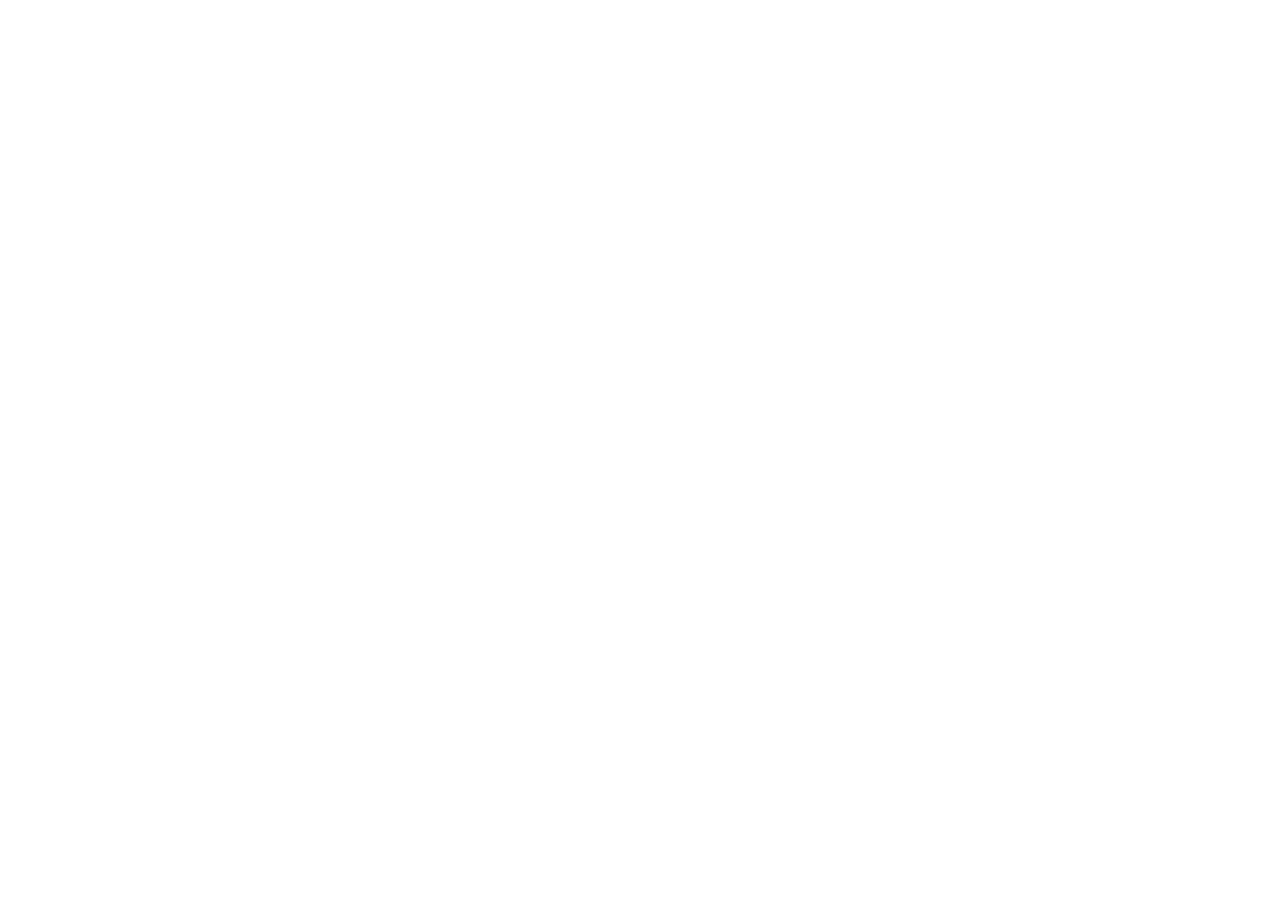
==== Salvaged.html @ e3967b19 "Merge pull request #1 from LegitSicle/main Buncha Changes ( Read Description if curious :p )" ====
<!DOCTYPE html>
<html lang="en">
<head>
  <meta charset="UTF-8">
  <meta name="viewport" content="width=device-width, initial-scale=1.0">
  <title>Document</title>
</head>
<body>
    
</body>
</html>
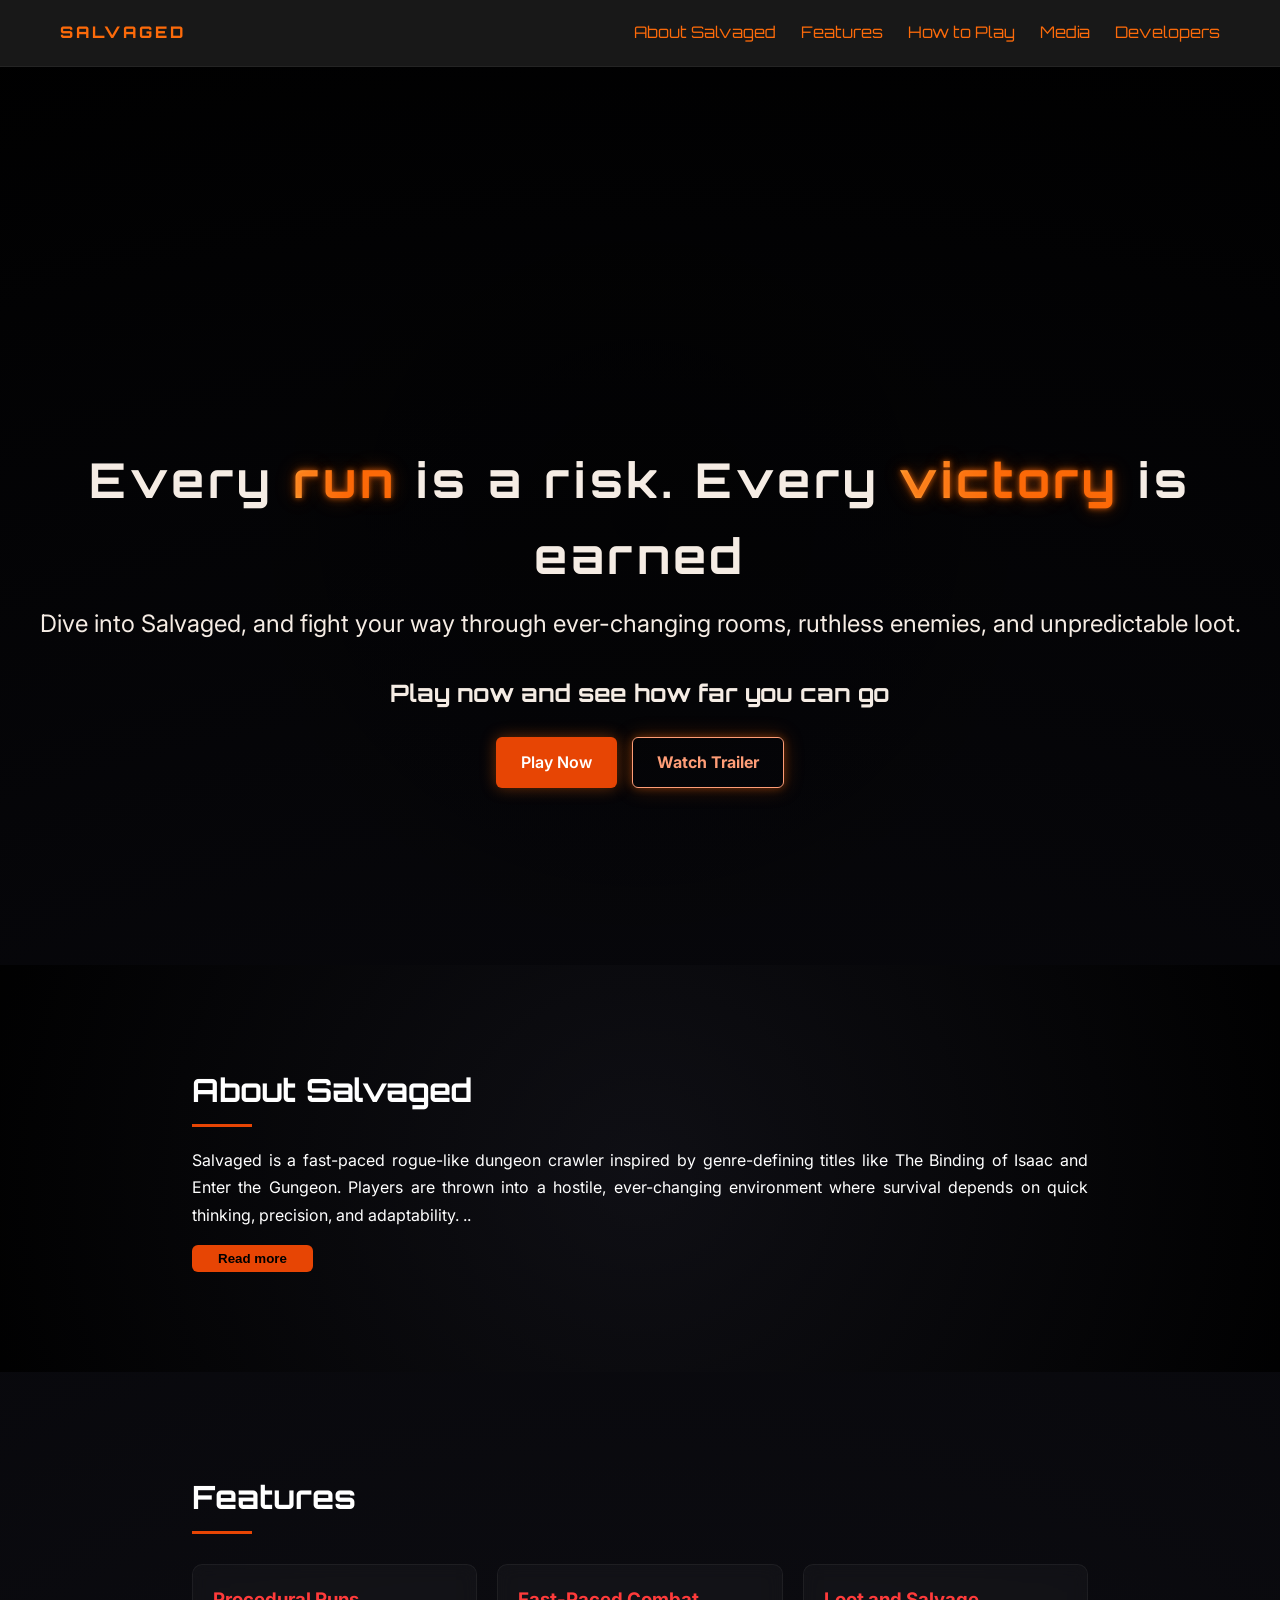
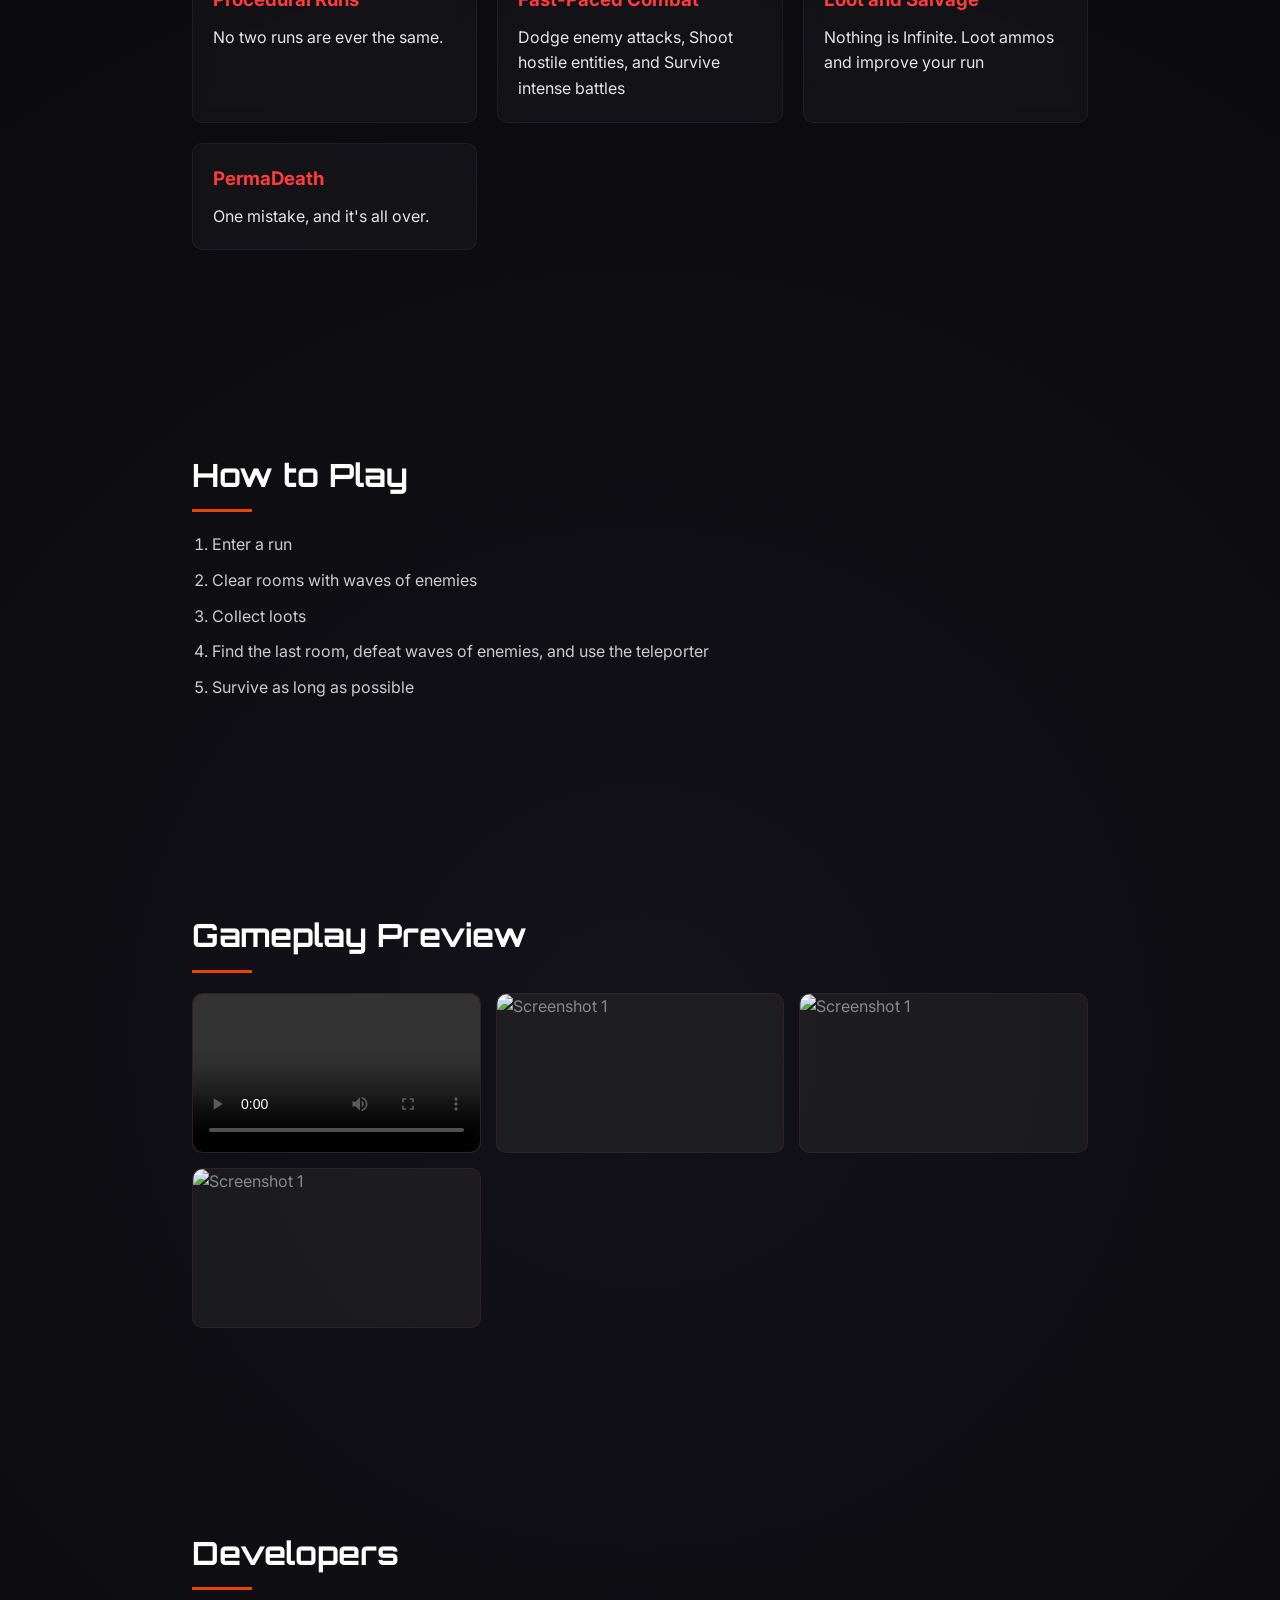
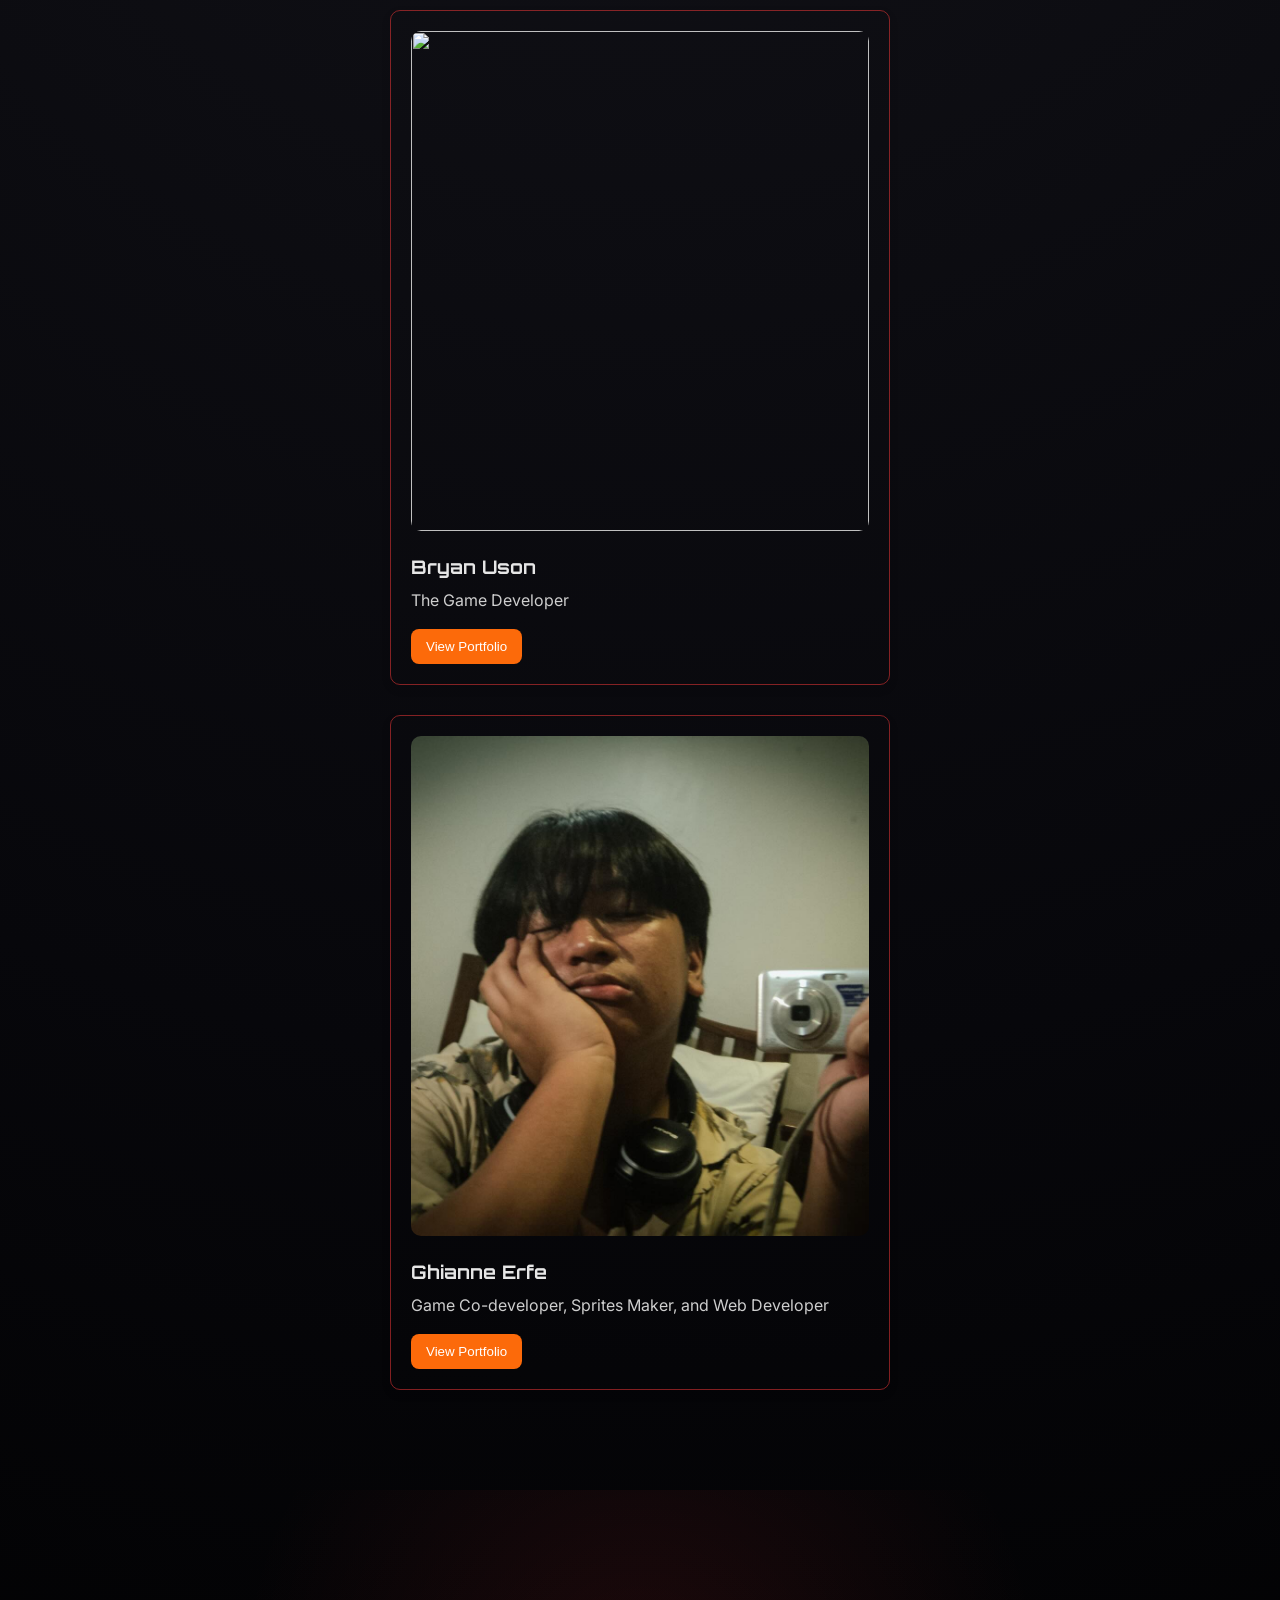
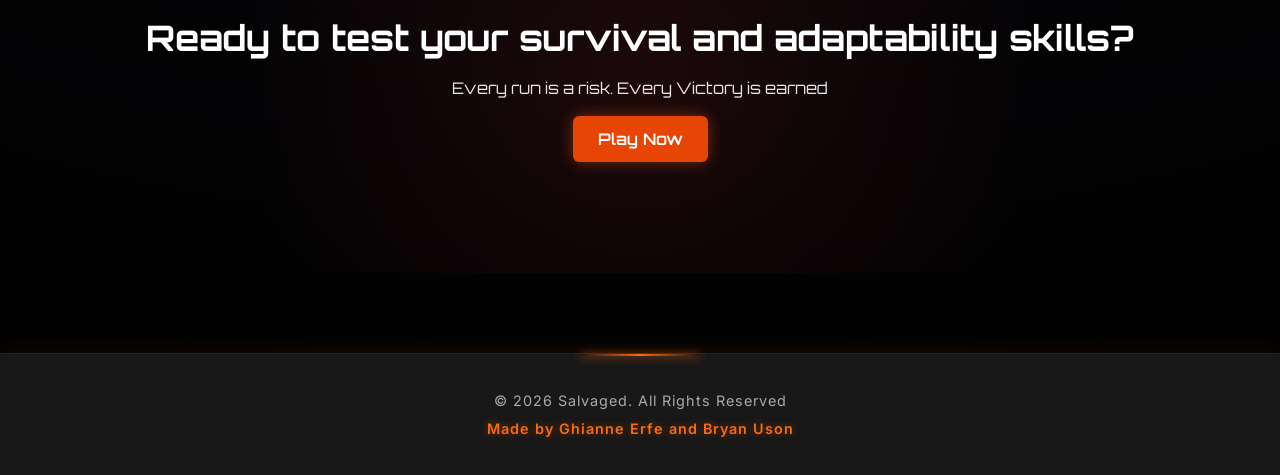
==== commit e1dbb318: "Refactor portfolio layout and styles; update project images and links, enhance contact section with " ====
--- a/Salvaged.html
+++ b/Salvaged.html
@@ -1,11 +1,181 @@
 <!DOCTYPE html>
 <html lang="en">
 <head>
-  <meta charset="UTF-8">
-  <meta name="viewport" content="width=device-width, initial-scale=1.0">
-  <title>Document</title>
+    <meta charset="UTF-8">
+    <meta name="viewport" content="width=device-width, initial-scale=1.0">
+    <link rel="stylesheet" href="styles/styling.css">
+    <title>Salvaged</title>
 </head>
 <body>
-    
+    <!-- NAVBAR SECTION -->
+    <header class="hero">
+        <nav class="navbar">
+            <div class="logo">SALVAGED</div>
+            <ul class="nav-links">
+                <li><a href="#about">About Salvaged</a></li>
+                <li><a href="#features">Features</a></li>
+                <li><a href="#howtoplay">How to Play</a></li>
+                <li><a href="#media">Media</a></li>
+                <li><a href="#developers">Developers</a></li>
+            </ul>
+        </nav>
+
+        <div class="hero-content">
+            <h1>Every <span class="gradient-text">run</span> is a risk. Every <span class="gradient-text">victory</span> is earned</h1>
+            <p id="subtitle">Dive into Salvaged, and fight your way through ever-changing rooms, ruthless enemies, and unpredictable loot.</p>
+            <h3> Play now and see how far you can go</h3>
+        <div>
+
+        <div class="hero-buttons">
+            <a href="#play" class="btn primary">Play Now</a>
+            <a href="#media" class="btn secondary">Watch Trailer</a>
+        </div>
+    </header>
+
+    <!-- HERO SECTION -->
+
+
+    <!-- ABOUT GAME SECTION -->
+    <section class="section video-section" id="about">
+
+    <video autoplay muted loop playsinline class="bg-video">
+        <source src="../assets/placeholder-vid.mp4" type="video/mp4">
+    </video>
+        <div class="content">
+            <h2>About Salvaged</h2>
+            <p>
+                Salvaged is a fast-paced rogue-like dungeon crawler inspired by genre-defining titles like The Binding of Isaac and Enter the Gungeon. Players are thrown into a hostile, ever-changing environment where survival depends on quick thinking, precision, and adaptability.
+                <span id="dots">..</span>
+            </p>
+
+            <div id="more" style="display: none;">
+                <p>
+                Each run challenges you to navigate through a series of procedurally generated rooms, each filled with dangerous enemies, unpredictable hazards, and scarce resources. Your primary objective is to locate the hidden teleporter in every level, which serves as your only escape to the next stage—but reaching it is never easy.
+                </p>
+
+                <p>
+                Combat is intense and unforgiving. You’ll rely on a variety of weapons and tools to fight off waves of enemies, each with distinct behaviors and attack patterns. Defeating foes rewards you with salvageable loot, which can enhance your abilities, improve your chances of survival, or completely change your playstyle mid-run.
+                </p>
+
+                <p>
+                However, every encounter comes with risk. Health is limited, mistakes are costly, and death is permanent. When you fall, you lose everything—forcing you to start over, but with the knowledge and experience gained from your previous attempt.
+                </p>
+
+                <p>
+                At its core, Salvaged is about persistence and adaptation. No two runs are ever the same, and success depends on how well you can make use of what you find, react to what the game throws at you, and push forward despite the odds.
+                </p>
+            </div>
+
+            <button onclick="toggleText()" id="btn">Read more</button>
+        </div>
+    </section>
+
+    <!-- FEATURES SECTION -->
+     <section class="section" id="features">
+        <h2>Features</h2>
+
+        <div class="feature-grid">
+            <div class="feature-card">
+                <h3>Procedural Runs</h3>
+                <p>No two runs are ever the same.</p>
+            </div>
+
+            <div class="feature-card">
+                <h3>Fast-Paced Combat</h3>
+                <p>Dodge enemy attacks, Shoot hostile entities, and Survive intense battles</p>
+            </div>
+
+            <div class="feature-card">
+                <h3>Loot and Salvage</h3>
+                <p>Nothing is Infinite. Loot ammos and improve your run</p>
+            </div>
+
+            <div class="feature-card">
+                <h3>PermaDeath</h3>
+                <p>One mistake, and it's all over. </p>
+            </div>
+        </div>
+     </section>
+
+     <!-- HOW TO PLAY SECTION -->
+      <section class="section" id="howtoplay">
+        <h2>How to Play</h2>
+        <ol>
+            <li>Enter a run</li>
+            <li>Clear rooms with waves of enemies</li>
+            <li>Collect loots</li>
+            <li>Find the last room, defeat waves of enemies, and use the teleporter</li>
+            <li>Survive as long as possible</li>
+        </ol>
+      </section>
+
+      <!-- MEDIA SECTION -->
+       <section class="section" id="media">
+        <h2>Gameplay Preview</h2>
+
+        <div class="media-grid">
+            <div class="media-box">
+                <video controls>
+                    <source src="../assets/placeholder-vid.mp4" type="video/mp4">
+                </video>
+            </div>
+
+            <div class="media-box">
+                <img src="../assets/salvaged_bg.jpg" alt="Screenshot 1" onclick="openLightbox(this)">
+            </div>
+            <div class="media-box">
+                <img src="../assets/salvaged_bg.jpg" alt="Screenshot 1" onclick="openLightbox(this)">
+            </div>
+            <div class="media-box">
+                <img src="../assets/salvaged_bg.jpg" alt="Screenshot 1" onclick="openLightbox(this)">
+            </div>
+        </div>
+
+        <div id="lightbox" onclick="closeLightbox()">
+            <img id="lightbox-img">
+        </div>
+       </section>
+
+       <!-- DEVELOPERS SECTION -->
+
+        <section class="section">
+            <h2>Developers</h2>
+            <div id="developers">
+                <div class="card-container">
+
+                    <div class="dev-card">
+                        <img src="../assets/salvaged_bg.jpg" alt="">
+                        <h3>Bryan Uson</h3>
+                        <p>The Game Developer</p>
+                        <a href="../portfolio/bryan.html" target="blank"><button>View Portfolio</button></a>
+                    </div>
+
+                    <div class="dev-card">
+                        <img src="../assets/ianne-pic.jpg" alt="">
+                        <h3>Ghianne Erfe</h3>
+                        <p>Game Co-developer, Sprites Maker, and Web Developer</p>
+                        <a href="../portfolio/ianne.html"><button>View Portfolio</button></a>
+                    </div>
+                </div>
+        
+                
+
+            </div>
+       </section>
+
+       <!-- FINAL CTA -->
+        <section class="cta-section" id="play">
+            <h2>Ready to test your survival and adaptability skills?</h2>
+            <p>Every run is a risk. Every Victory is earned</p>
+            <br>
+            <a href="#" class="btn primary large">Play Now</a>
+        </section>
+
+        <!-- FOOTER -->
+        <footer class="footer">
+            <p>&copy; 2026 Salvaged. All Rights Reserved</p>
+            <p>Made by Ghianne Erfe and Bryan Uson  </p>
+        </footer>
+    <script src="../components/Salvaged.js"></script>
 </body>
 </html>
--- a/styles/styling.css
+++ b/styles/styling.css
@@ -0,0 +1,526 @@
+/* CSS HEX */
+/* 
+--graphite: #292929ff;
+--charcoal: #585757ff;
+--linen: #f5ece4ff;
+--pumpkin-spice: #fc6a0aff;
+--molten-orange: #e74504ff; */
+
+
+@import url('https://fonts.googleapis.com/css2?family=Orbitron:wght@400;600;800&family=Inter:wght@300;400;600&display=swap');
+
+*{
+    margin: 0;
+    padding: 0;
+    box-sizing: border-box;
+}
+
+body{
+    font-family: "Inter", sans-serif;
+    background: radial-gradient(circle at center, #121218, #07070b 60%, #000);
+    color: #e6e6e6;
+    line-height: 1.6;
+    overflow-x: hidden;
+}
+
+html{
+    scroll-behavior: smooth;
+}
+
+/* FOR SCROLLBAR */
+/* Scrollbar width */
+::-webkit-scrollbar {
+    width: 10px;
+}
+
+/* Track (background) */
+::-webkit-scrollbar-track {
+    background: #292929; /* graphite */
+}
+
+/* Handle (the draggable part) */
+::-webkit-scrollbar-thumb {
+    background: linear-gradient(to bottom, #fc6a0a, #e74504);
+    border-radius: 10px;
+    box-shadow: 0 0 8px rgba(252, 106, 10, 0.4);
+}
+
+/* Hover effect */
+::-webkit-scrollbar-thumb:hover {
+    background: linear-gradient(to bottom, #ff8c42, #fc6a0a);
+}
+
+/* NAVBAR */
+
+.navbar{
+    display: flex;
+    justify-content: space-between;
+    align-items: center;
+    padding: 20px 60px;
+    background: #29292999;
+    backdrop-filter: blur(10px);
+    border-bottom: 1px solid rgba(255, 255, 255, 0.05);
+    position: fixed;
+    width: 100%;
+    top: 0;
+    z-index: 1000;
+
+    font-family: "Orbitron", sans-serif;
+}
+
+.logo{
+    font-family: "Orbitron", sans-serif;
+    font-weight: 800;
+    letter-spacing: 3px;
+    color: #fc6a0aff;
+}
+.nav-links{
+    list-style: none;
+    display: flex;
+    gap: 25px;
+}
+.nav-links a{
+    color: #fc6a0aff;
+    text-decoration: none;
+    transition: 0.3s;
+}
+.nav-links a:hover{
+    color: #e74504ff;
+    text-shadow: 0 0 8px rgba(255, 59, 59, 0.5);
+}
+
+/* HERO SECTION */
+
+.hero{
+    margin-top: 65px;
+    height: 100vh;
+    display: flex;
+    align-items: center;
+    justify-content: center;
+    text-align: center;
+    padding: 0 20px;
+    background:
+        radial-gradient(circle at center, rgba(0,0,0,0.4), transparent 60%),
+        url("../assets/salvaged_bg.jpg");
+
+    background-size: cover;
+    background-position: center;
+    background-repeat: no-repeat;
+}
+
+.gradient-text{
+    background: linear-gradient(to right, #ffb347, #fc6a0a, #fc6a0a);
+    
+    /* Standard */
+    background-clip: text;
+    color: transparent;
+
+    /* For Chrome/Safari */
+    -webkit-background-clip: text;
+    -webkit-text-fill-color: transparent;
+    
+        text-shadow: 
+        0 0 5px rgba(252, 106, 10, 0.6),
+        0 0 10px rgba(252, 106, 10, 0.4),
+        0 0 20px rgba(252, 106, 10, 0.3);
+}
+
+.hero-content{
+    padding-top: 200px;
+}
+
+
+.hero-content h1{
+    font-family: "Orbitron", sans-serif;
+    font-size: 3rem;
+    color: #f5ece4ff;
+    letter-spacing: 4px;
+    text-shadow: #e745041A;
+}
+
+.hero-content h3{
+    font-family: "Orbitron", sans-serif;
+    color: #f5ece4ff;
+    font-size: 1.5rem;
+    padding-top: 5px;
+
+}
+
+.hero-buttons {
+    margin-top: 25px;
+    display: flex;
+    gap: 15px;
+    justify-content: center;
+}
+
+#subtitle{
+    margin-top: 10px;
+    color: #f5ece4ff;
+    max-width: 1500px;
+    margin-inline: auto;
+    font-size: 1.5rem;
+    padding-bottom: 25px;
+}
+
+/* ABOUT */
+#about p {
+    text-align: justify;     
+    line-height: 1.7;        
+    margin-bottom: 16px;     
+}
+
+.video-section {
+    position: relative;
+    overflow: hidden;
+    padding: 100px 60px;
+}
+
+/* VIDEO */
+.bg-video {
+    position: absolute;
+    top: 50%;
+    left: 50%;
+    width: 100%;
+    height: 100%;
+    object-fit: cover;
+    transform: translate(-50%, -50%);
+    z-index: -2;
+}
+.video-section::before {
+    content: "";
+    position: absolute;
+    inset: 0;
+    background: radial-gradient(circle at center, rgba(18,18,24,0.7), rgba(0,0,0,0.9));
+    z-index: -1;
+}
+.video-section .content {
+    position: relative;
+    z-index: 1;
+    color: white;
+}
+
+
+
+/* BUTTONS */
+
+#btn{
+    padding: 5px 25px;
+    border-radius: 6px;
+    text-decoration: none;
+    font-weight: 600;
+    transition: 0.3s;
+    border: 1px solid transparent;
+    background: rgb(231, 69, 4);
+}
+
+.btn {
+    padding: 12px 24px;
+    border-radius: 6px;
+    text-decoration: none;
+    font-weight: 600;
+    transition: 0.3s;
+    border: 1px solid transparent;
+}
+
+.btn.primary {
+    background: rgb(231, 69, 4);
+    color: white;
+    box-shadow: 0 0 15px #fc6a0a66; 
+}
+
+.btn.primary:hover{
+    background: rgba(208, 59, 0);
+    transform: translateY(-2px);
+}
+
+
+.btn.secondary{
+    border: 1px solid rgb(255, 157, 119);
+    color: rgb(255, 157, 119);
+    box-shadow: 
+        0 0 8px rgba(252, 106, 10, 0.35),
+        0 0 20px rgba(252, 106, 10, 0.25);
+    font-weight: 700;
+
+}
+
+.btn.secondary:hover{
+    background: rgb(226, 68, 6, 0.4);
+    color: rgb(226, 68, 6)
+}
+
+/* SECTIONS */
+
+.section {
+    padding: 100px 15%;
+}
+
+.section h2{
+    font-family: "Orbitron", sans-serif;
+    font-size: 2rem;
+    margin-bottom: 20px;
+    color: white;
+    position: relative
+}
+
+.section h2::after{
+    content:'';
+    width: 60px;
+    height: 3px;
+    background: #e74504ff;
+    display: block;
+    margin-top: 8px;
+    box-shadow: rgba(252, 106, 10, 0.5);
+}
+
+/* FEATURES */
+.feature-grid{
+    display: grid;
+    grid-template-columns: repeat(auto-fit, minmax(220px, 1fr));
+    gap: 20px;
+    margin-top: 30px;
+}
+
+.feature-card{
+    background: rgba(255, 255, 255, 0.03);
+    border: 1px solid rgba(255, 255, 255, 0.05);
+    padding: 20px;
+    border-radius: 10px;
+    transition: 0.3s;
+    backdrop-filter: blur(8px);
+}
+
+.feature-card:hover {
+  transform: translateY(-5px);
+  border-color: rgba(252, 106, 10, 0.5);
+  box-shadow: 0 0 20px rgba(255, 59, 59, 0.15);
+}
+.feature-card h3 {
+  color: #ff3b3b;
+  margin-bottom: 10px;
+}
+
+/* HOW TO PLAY */
+ol {
+  margin-top: 20px;
+  padding-left: 20px;
+}
+
+ol li {
+  margin-bottom: 10px;
+  color: #ccc;
+}
+
+#howtoplay li {
+    transition: all 0.2s ease;
+    cursor: pointer;
+}
+
+#howtoplay li:hover {
+    color: #fc6a0a;
+    transform: translateX(5px);
+}
+
+/* MEDIA SECTION */
+
+.media-grid{
+    display: grid;
+    grid-template-columns: repeat(auto-fit, minmax(250px, 1fr));
+    gap: 15px;
+    margin-top: 20px;
+}
+.media-box {
+  height: 160px;
+  background: rgba(255, 255, 255, 0.05);
+  border: 1px solid rgba(255, 59, 59, 0.1);
+  border-radius: 10px;
+  display: flex;
+  align-items: center;
+  justify-content: center;
+  color: #888;
+  transition: 0.3s;
+}
+.media-box video {
+    width: 100%;
+    height: 100%;
+    object-fit: cover;
+    border-radius: 10px;
+}
+.media-box img {
+    width: 100%;
+    height: 100%;
+    object-fit: cover;
+    border-radius: 10px;
+}
+
+/* LIGHTBOX */
+
+#lightbox {
+    position: fixed;
+    inset: 0;
+    background: rgba(0, 0, 0, 0.9);
+
+    display: none;
+    align-items: center;
+    justify-content: center;
+
+    z-index: 9999;
+}
+
+#lightbox img {
+    max-width: 90%;
+    max-height: 90%;
+    border-radius: 10px;
+}
+
+.media-box:hover {
+  border-color: #ff3b3b;
+  box-shadow: 0 0 15px rgba(255, 59, 59, 0.2);
+}
+
+
+/* DEVELOPERS SECTION */
+#developers{
+    font-family: "Orbitron", sans-serif;
+
+}
+.card-container{
+    display: flex;
+    justify-content: center;
+    gap: 30px;
+    flex-wrap: wrap;
+}
+.dev-card {
+    width: 500px;
+    padding: 20px;
+    border-radius: 15px;
+    box-shadow: 0 4px 10px rgba(0,0,0,0.1);
+    transition: transform 0.3s ease;
+    border: 1px solid rgba(255, 59, 59, .5);
+    border-radius: 10px;
+}
+.dev-card img {
+    width: 100%;
+    height: 500px;
+    object-fit: cover;
+    border-radius: 10px;
+}
+.dev-card:hover{
+    transform: translateY(-10px);
+    border-color: #ff3b3b;
+    box-shadow: 0 0 20px rgba(255, 59, 59, 0.3);
+}
+
+.dev-card h3 {
+    margin: 15px 0 5px;
+}
+
+.dev-card p {
+    color: #cecece;
+    font-family: "Inter", sans-serif;
+}
+
+.dev-card button {
+    margin-top: 15px;
+    padding: 10px 15px;
+    border: none;
+    background: #fc6a0a; 
+    color: white;
+    border-radius: 8px;
+    cursor: pointer;
+    transition: background 0.3s;
+    
+}
+
+.dev-card button:hover {
+    background: #292929; 
+}
+
+
+
+/* CALL TO ACTION */
+.cta-section {
+  text-align: center;
+  padding: 120px 20px;
+  background: radial-gradient(circle at center, rgba(255, 59, 59, 0.1), transparent 60%);
+  font-family: "Orbitron", sans-serif;
+}
+
+.cta-section h2 {
+  font-size: 2.2rem;
+  color: #fff;
+}
+
+.cta-section p {
+  color: #e5e5e5;
+  margin-top: 10px;
+}
+
+/* FOOTER */
+
+
+.footer {
+    margin-top: 80px;
+    padding: 30px 20px;
+    text-align: center;
+
+    background: rgba(41, 41, 41, 0.6); 
+    backdrop-filter: blur(10px);
+
+    border-top: 1px solid rgba(255, 255, 255, 0.05);
+    box-shadow: 0 -5px 20px rgba(252, 106, 10, 0.08);
+
+    font-size: 0.9rem;
+    color: #aaa;
+
+    position: relative;
+}
+
+
+.footer::before {
+    content: "";
+    position: absolute;
+    top: 0;
+    left: 50%;
+    transform: translateX(-50%);
+    width: 120px;
+    height: 2px;
+    background: linear-gradient(to right, transparent, #fc6a0a, transparent);
+    box-shadow: 0 0 10px #fc6a0a;
+}
+
+
+.footer p {
+    margin: 5px 0;
+    letter-spacing: 1px;
+}
+
+
+.footer p:last-child {
+    color: #fc6a0a;
+    font-weight: 600;
+    text-shadow: 0 0 8px rgba(252, 106, 10, 0.4);
+}
+
+
+.footer:hover {
+    box-shadow: 0 -5px 30px rgba(252, 106, 10, 0.15);
+}
+
+
+/* TEXT ANIMATIONS */
+h2, .feature-card h3, .dev-card h3 {
+    animation: colorShift 2s infinite alternate ease-in-out;
+}
+
+
+@keyframes colorShift {
+    0%{
+        
+        color: #fc6a0aff;
+    }
+    100% {
+        color: rgb(208, 0, 0); 
+    }
+}
+
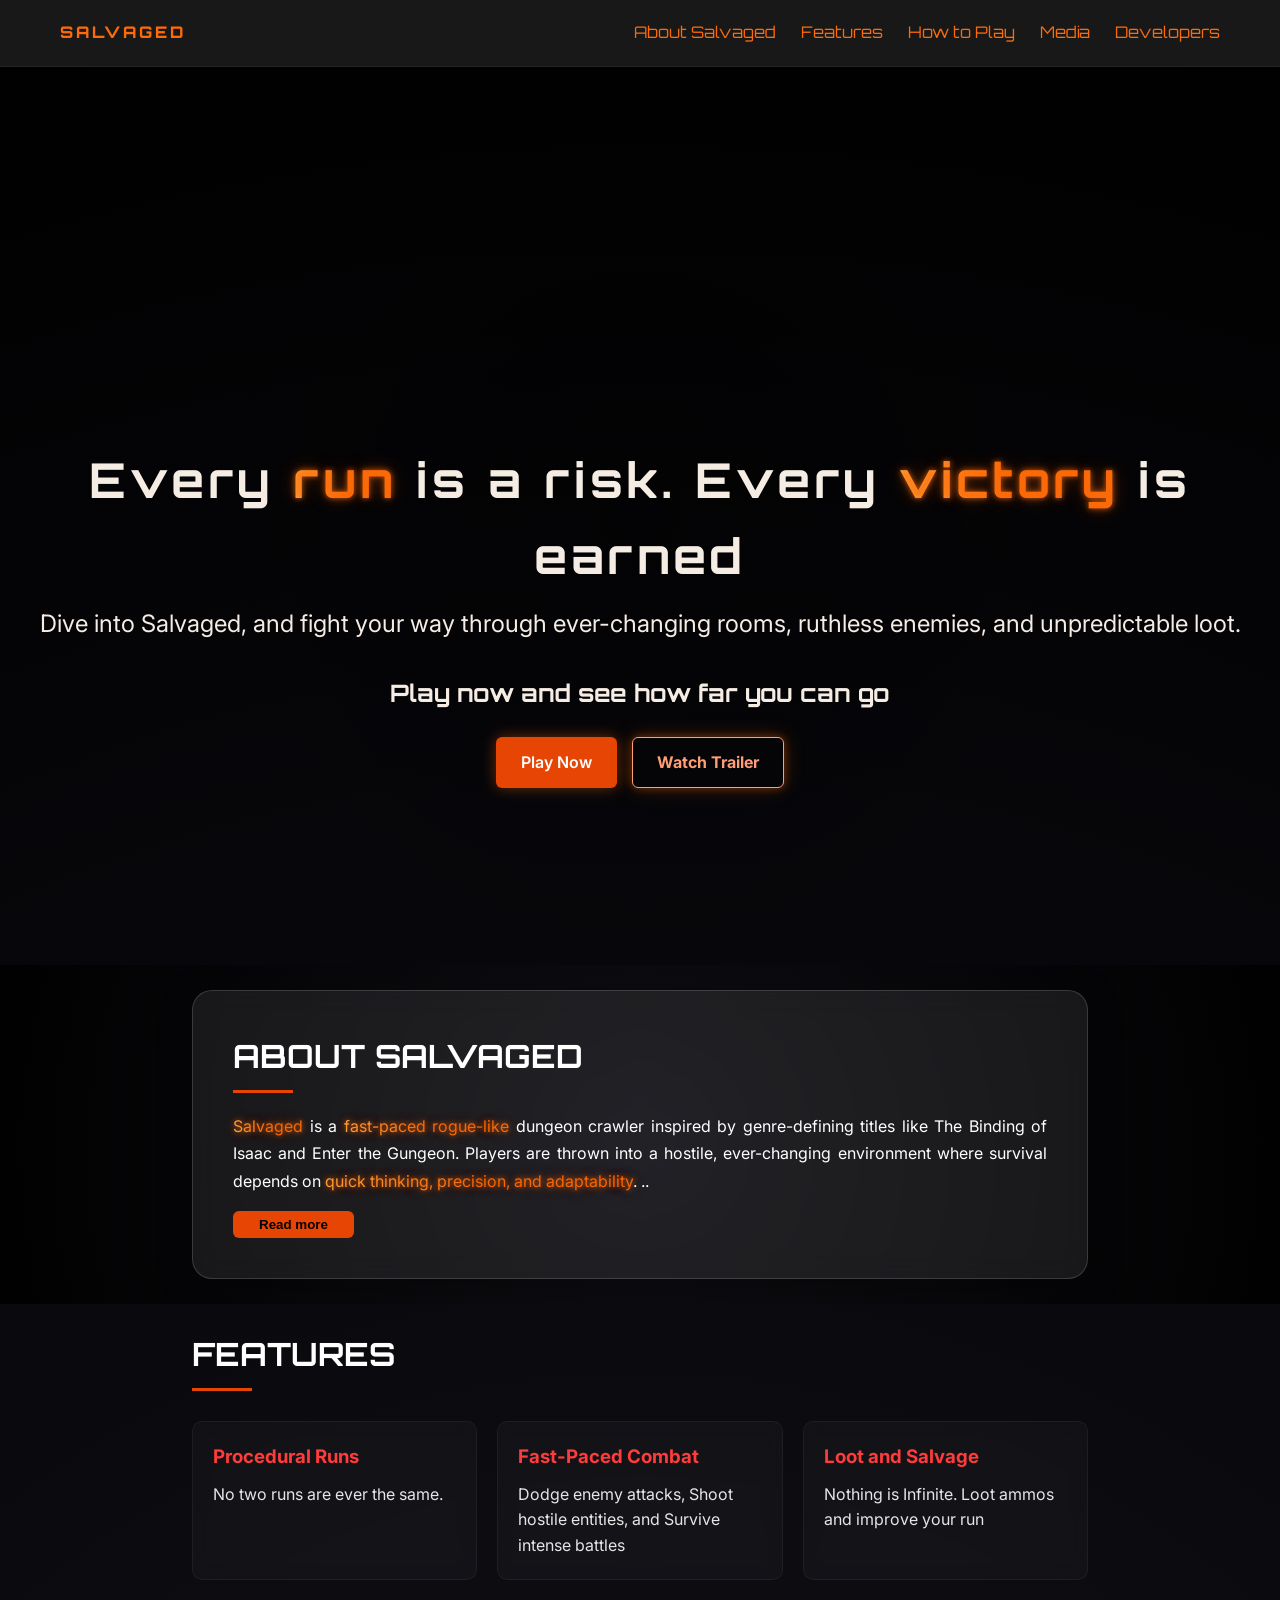
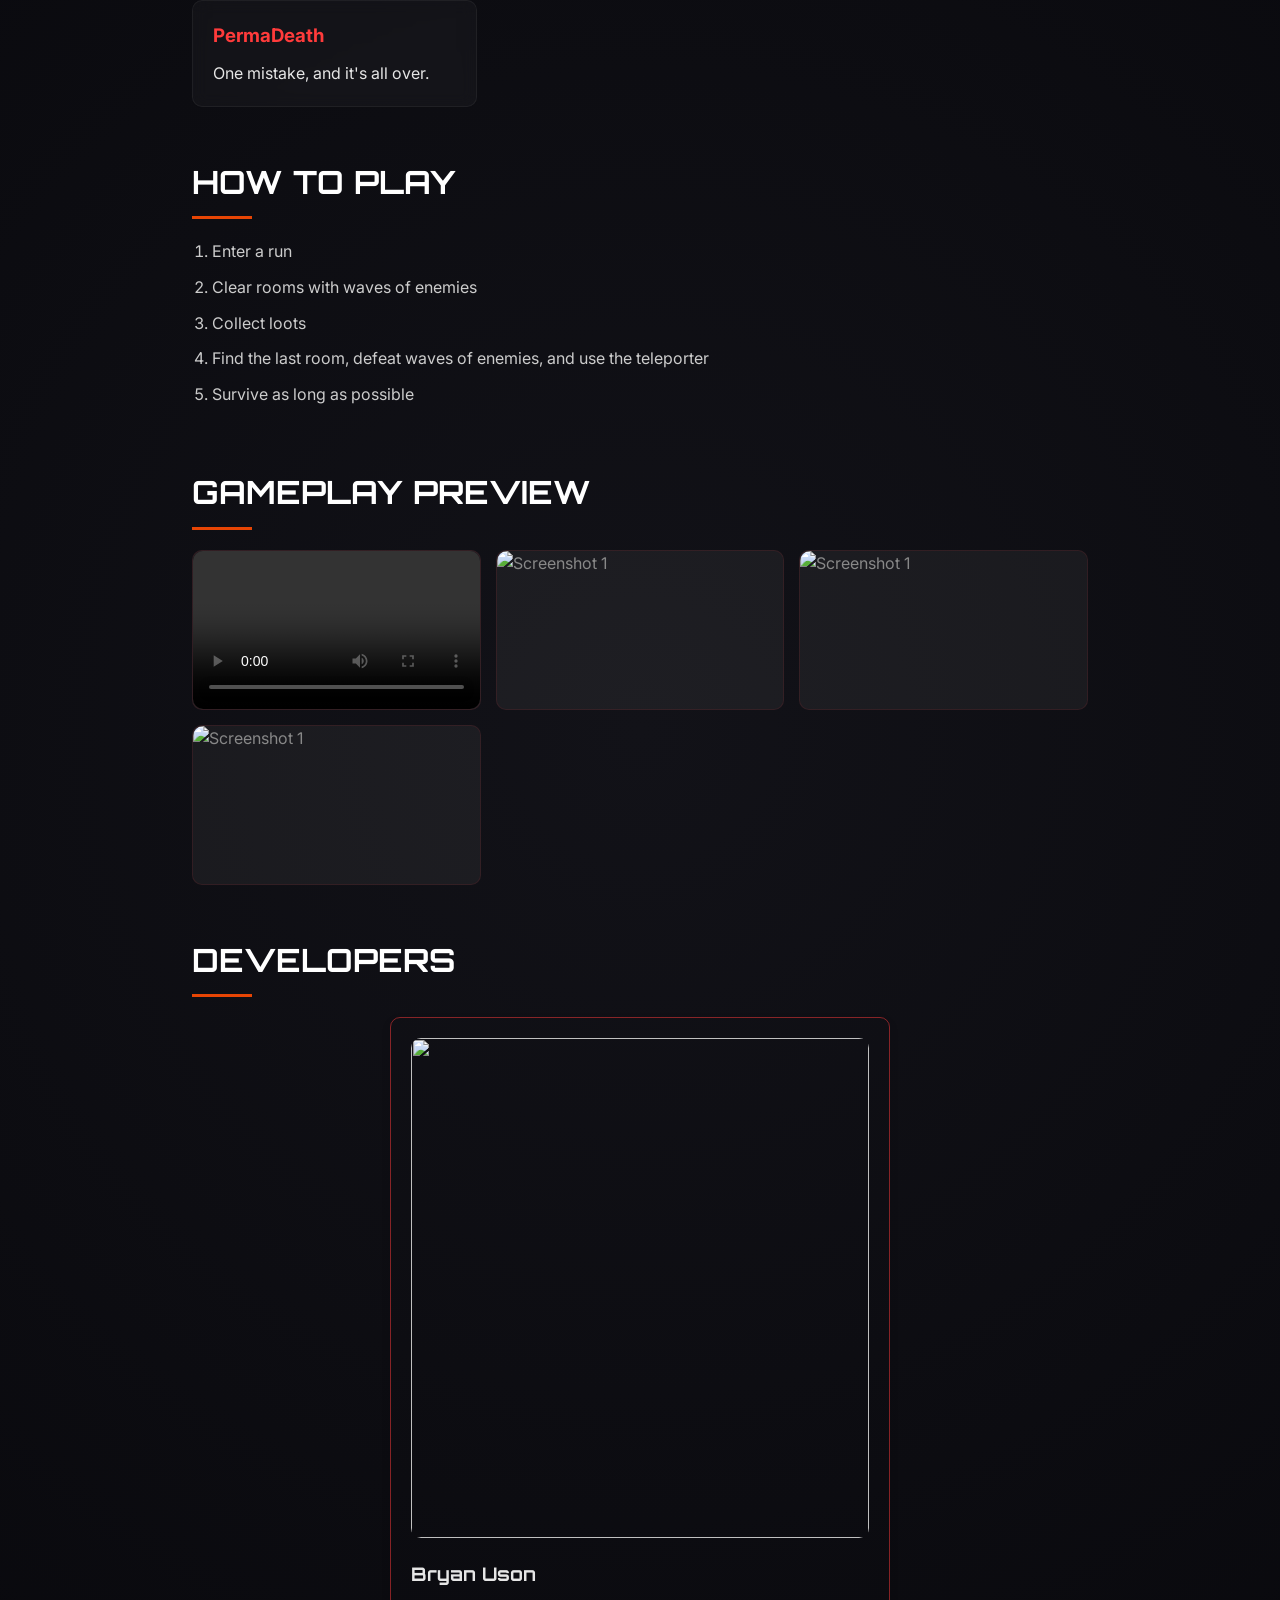
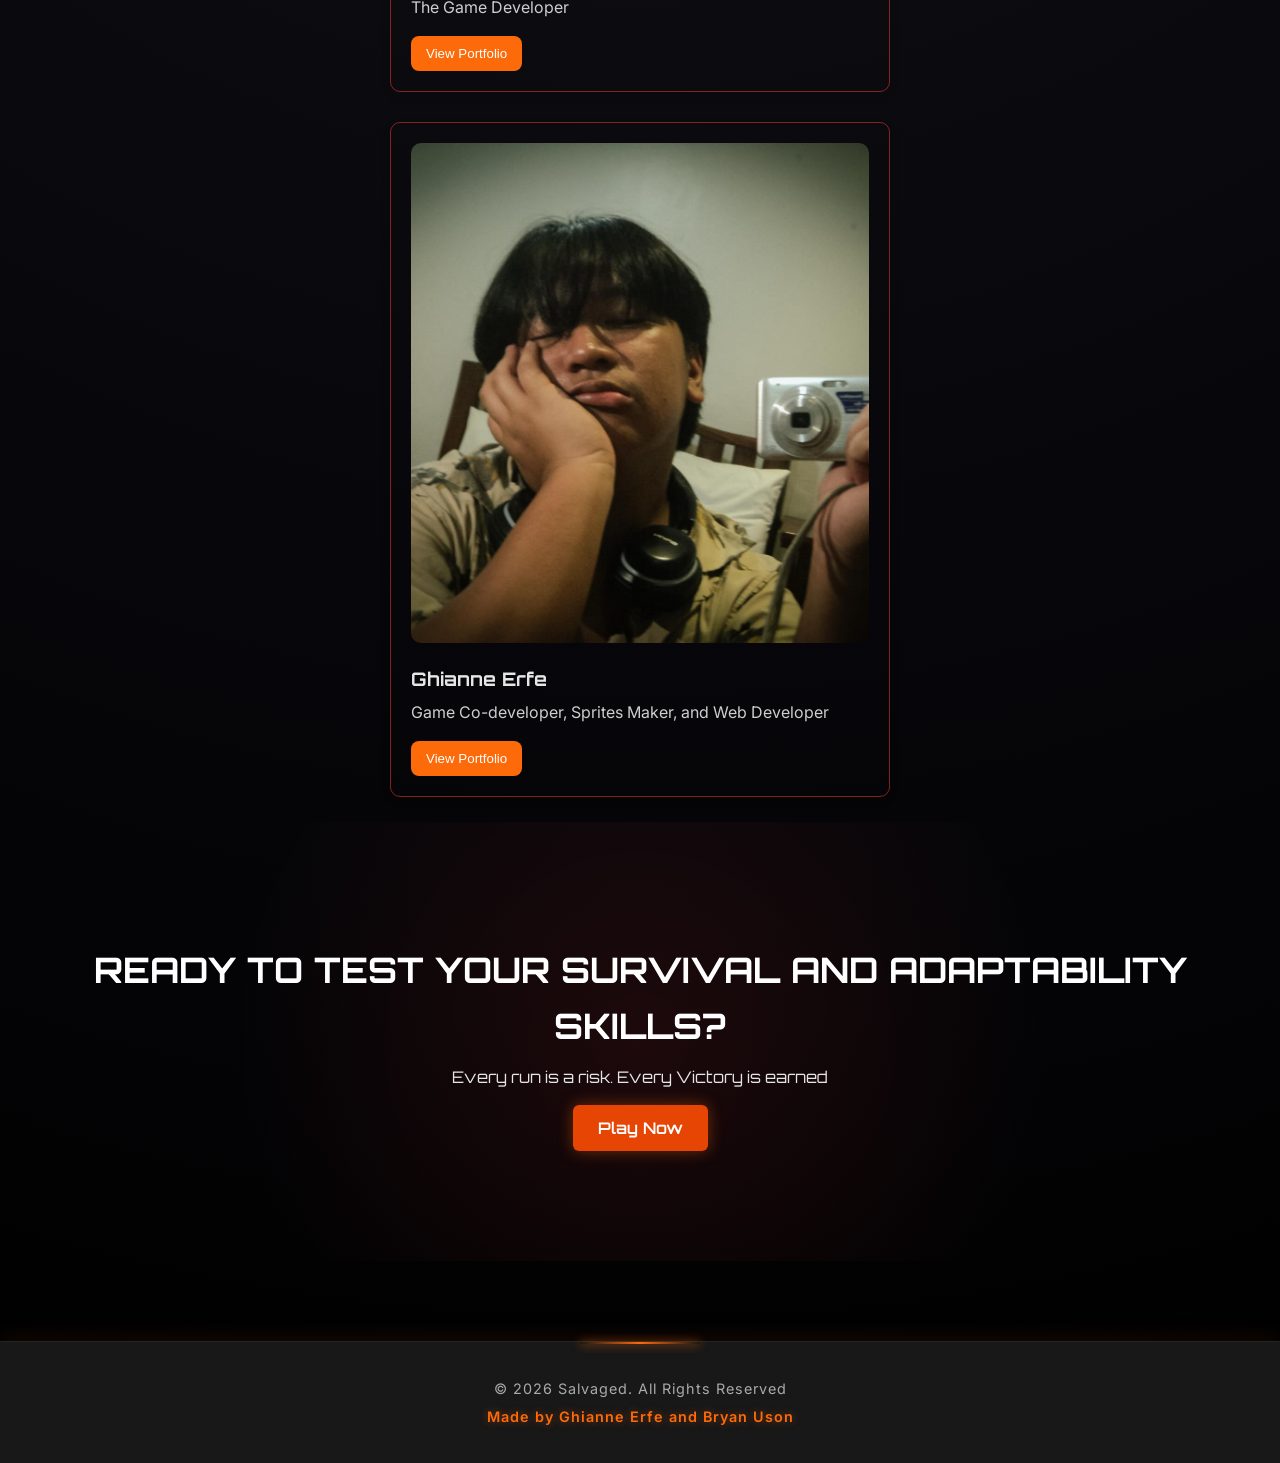
==== commit 4e24ee32: "Refactor content sections for improved readability; update text styles and layout in HTML and CSS fi" ====
--- a/Salvaged.html
+++ b/Salvaged.html
@@ -39,30 +39,30 @@
     <section class="section video-section" id="about">
 
     <video autoplay muted loop playsinline class="bg-video">
-        <source src="../assets/placeholder-vid.mp4" type="video/mp4">
+        <source src="assets/placeholder-vid.mp4" type="video/mp4">
     </video>
         <div class="content">
-            <h2>About Salvaged</h2>
+            <h2>ABOUT SALVAGED</h2>
             <p>
-                Salvaged is a fast-paced rogue-like dungeon crawler inspired by genre-defining titles like The Binding of Isaac and Enter the Gungeon. Players are thrown into a hostile, ever-changing environment where survival depends on quick thinking, precision, and adaptability.
+                <span class="gradient-text">Salvaged</span> is a <span class="gradient-text">fast-paced rogue-like</span> dungeon crawler inspired by genre-defining titles like The Binding of Isaac and Enter the Gungeon. Players are thrown into a hostile, ever-changing environment where survival depends on <span class="gradient-text">quick thinking, precision, and adaptability</span>.
                 <span id="dots">..</span>
             </p>
 
             <div id="more" style="display: none;">
                 <p>
-                Each run challenges you to navigate through a series of procedurally generated rooms, each filled with dangerous enemies, unpredictable hazards, and scarce resources. Your primary objective is to locate the hidden teleporter in every level, which serves as your only escape to the next stage—but reaching it is never easy.
+                Each run challenges you to navigate through a series of <span class="gradient-text">procedurally generated rooms</span>, each filled with <span class="gradient-text">dangerous enemies, unpredictable hazards, and scarce resources</span>. Your primary objective is to locate the hidden teleporter in every level, which serves as your only escape to the next stage—but reaching it is never easy.
                 </p>
 
                 <p>
-                Combat is intense and unforgiving. You’ll rely on a variety of weapons and tools to fight off waves of enemies, each with distinct behaviors and attack patterns. Defeating foes rewards you with salvageable loot, which can enhance your abilities, improve your chances of survival, or completely change your playstyle mid-run.
+                Combat is <span class="gradient-text">intense and unforgiving</span>. You'll rely on a variety of weapons and tools to fight off waves of enemies, each with distinct behaviors and attack patterns. Defeating foes rewards you with salvageable loot, which can enhance your abilities, improve your chances of survival, or completely change your playstyle mid-run.
                 </p>
 
                 <p>
-                However, every encounter comes with risk. Health is limited, mistakes are costly, and death is permanent. When you fall, you lose everything—forcing you to start over, but with the knowledge and experience gained from your previous attempt.
+                However, every encounter comes with risk. Health is limited, mistakes are costly, and <span class="gradient-text">death is permanent</span>. When you fall, you lose everything—forcing you to start over, but with the knowledge and experience gained from your previous attempt.
                 </p>
 
                 <p>
-                At its core, Salvaged is about persistence and adaptation. No two runs are ever the same, and success depends on how well you can make use of what you find, react to what the game throws at you, and push forward despite the odds.
+                At its core, Salvaged is about <span class="gradient-text">persistence and adaptation</span>. No two runs are ever the same, and success depends on how well you can make use of what you find, react to what the game throws at you, and push forward despite the odds.
                 </p>
             </div>
 
@@ -72,7 +72,7 @@
 
     <!-- FEATURES SECTION -->
      <section class="section" id="features">
-        <h2>Features</h2>
+        <h2>FEATURES</h2>
 
         <div class="feature-grid">
             <div class="feature-card">
@@ -99,7 +99,7 @@
 
      <!-- HOW TO PLAY SECTION -->
       <section class="section" id="howtoplay">
-        <h2>How to Play</h2>
+        <h2>HOW TO PLAY</h2>
         <ol>
             <li>Enter a run</li>
             <li>Clear rooms with waves of enemies</li>
@@ -111,23 +111,23 @@
 
       <!-- MEDIA SECTION -->
        <section class="section" id="media">
-        <h2>Gameplay Preview</h2>
+        <h2>GAMEPLAY PREVIEW</h2>
 
         <div class="media-grid">
             <div class="media-box">
                 <video controls>
-                    <source src="../assets/placeholder-vid.mp4" type="video/mp4">
+                    <source src="   assets/placeholder-vid.mp4" type="video/mp4">
                 </video>
             </div>
 
             <div class="media-box">
-                <img src="../assets/salvaged_bg.jpg" alt="Screenshot 1" onclick="openLightbox(this)">
+                <img src="assets/salvaged_bg.jpg" alt="Screenshot 1" onclick="openLightbox(this)">
             </div>
             <div class="media-box">
-                <img src="../assets/salvaged_bg.jpg" alt="Screenshot 1" onclick="openLightbox(this)">
+                <img src="assets/salvaged_bg.jpg" alt="Screenshot 1" onclick="openLightbox(this)">
             </div>
             <div class="media-box">
-                <img src="../assets/salvaged_bg.jpg" alt="Screenshot 1" onclick="openLightbox(this)">
+                <img src="assets/salvaged_bg.jpg" alt="Screenshot 1" onclick="openLightbox(this)">
             </div>
         </div>
 
@@ -139,22 +139,22 @@
        <!-- DEVELOPERS SECTION -->
 
         <section class="section">
-            <h2>Developers</h2>
+            <h2>DEVELOPERS</h2>
             <div id="developers">
                 <div class="card-container">
 
                     <div class="dev-card">
-                        <img src="../assets/salvaged_bg.jpg" alt="">
+                        <img src="assets/salvaged_bg.jpg" alt="">
                         <h3>Bryan Uson</h3>
                         <p>The Game Developer</p>
-                        <a href="../portfolio/bryan.html" target="blank"><button>View Portfolio</button></a>
+                        <a href="portfolio/bryan.html" target="blank"><button>View Portfolio</button></a>
                     </div>
 
                     <div class="dev-card">
-                        <img src="../assets/ianne-pic.jpg" alt="">
+                        <img src="assets/ianne-pic.jpg" alt="">
                         <h3>Ghianne Erfe</h3>
                         <p>Game Co-developer, Sprites Maker, and Web Developer</p>
-                        <a href="../portfolio/ianne.html"><button>View Portfolio</button></a>
+                        <a href="portfolio/ianne.html"><button>View Portfolio</button></a>
                     </div>
                 </div>
         
@@ -165,7 +165,7 @@
 
        <!-- FINAL CTA -->
         <section class="cta-section" id="play">
-            <h2>Ready to test your survival and adaptability skills?</h2>
+            <h2>READY TO TEST YOUR SURVIVAL AND ADAPTABILITY SKILLS?</h2>
             <p>Every run is a risk. Every Victory is earned</p>
             <br>
             <a href="#" class="btn primary large">Play Now</a>
@@ -176,6 +176,6 @@
             <p>&copy; 2026 Salvaged. All Rights Reserved</p>
             <p>Made by Ghianne Erfe and Bryan Uson  </p>
         </footer>
-    <script src="../components/Salvaged.js"></script>
+    <script src="components/Salvaged.js"></script>
 </body>
 </html>
--- a/styles/styling.css
+++ b/styles/styling.css
@@ -107,6 +107,27 @@
     background-position: center;
     background-repeat: no-repeat;
 }
+.hero::before {
+    margin-top: 65px;
+    height:100vh;
+    content: "";
+    position: absolute;
+    inset: 0;
+
+    background: radial-gradient(circle at center,
+        rgba(0,0,0,0.6),
+        /* rgba(0,0,0,0.85) */
+    );
+
+    z-index: 1;
+}
+/* KEEP TEXT ABOVE */
+.hero-content,
+.hero-buttons {
+    position: relative;
+    z-index: 2;
+}
+
 
 .gradient-text{
     background: linear-gradient(to right, #ffb347, #fc6a0a, #fc6a0a);
@@ -173,6 +194,25 @@
     position: relative;
     overflow: hidden;
     padding: 100px 60px;
+}
+.video-section .content {
+    position: relative;
+    z-index: 1;
+    color: white;
+
+    max-width: 1500px;
+    margin: auto;
+    padding: 40px;
+
+    /* GLASS EFFECT */
+    background: rgba(255, 255, 255, 0.08);
+    backdrop-filter: blur(14px);
+    -webkit-backdrop-filter: blur(14px);
+
+    border-radius: 20px;
+    border: 1px solid rgba(255, 255, 255, 0.15);
+
+    box-shadow: 0 8px 32px rgba(0, 0, 0, 0.35);
 }
 
 /* VIDEO */
@@ -252,7 +292,7 @@
 /* SECTIONS */
 
 .section {
-    padding: 100px 15%;
+    padding: 25px 15%;
 }
 
 .section h2{
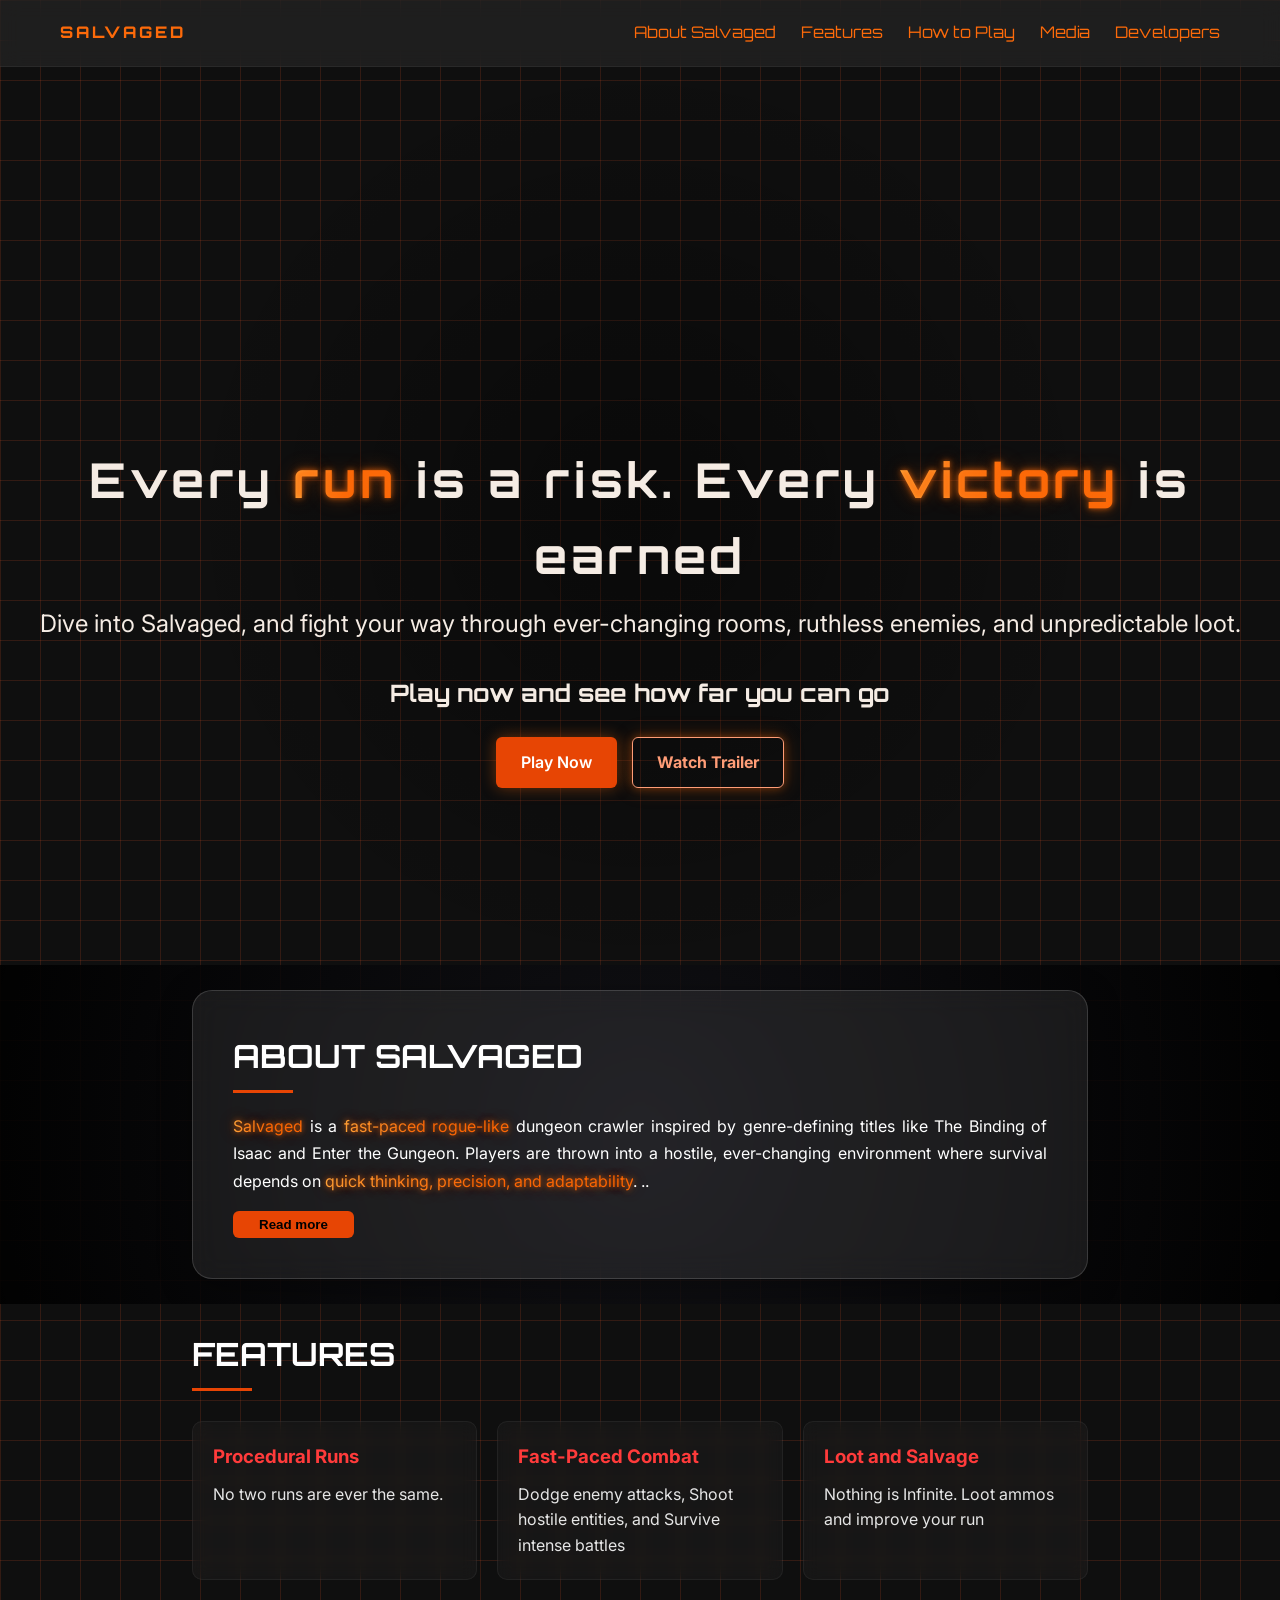
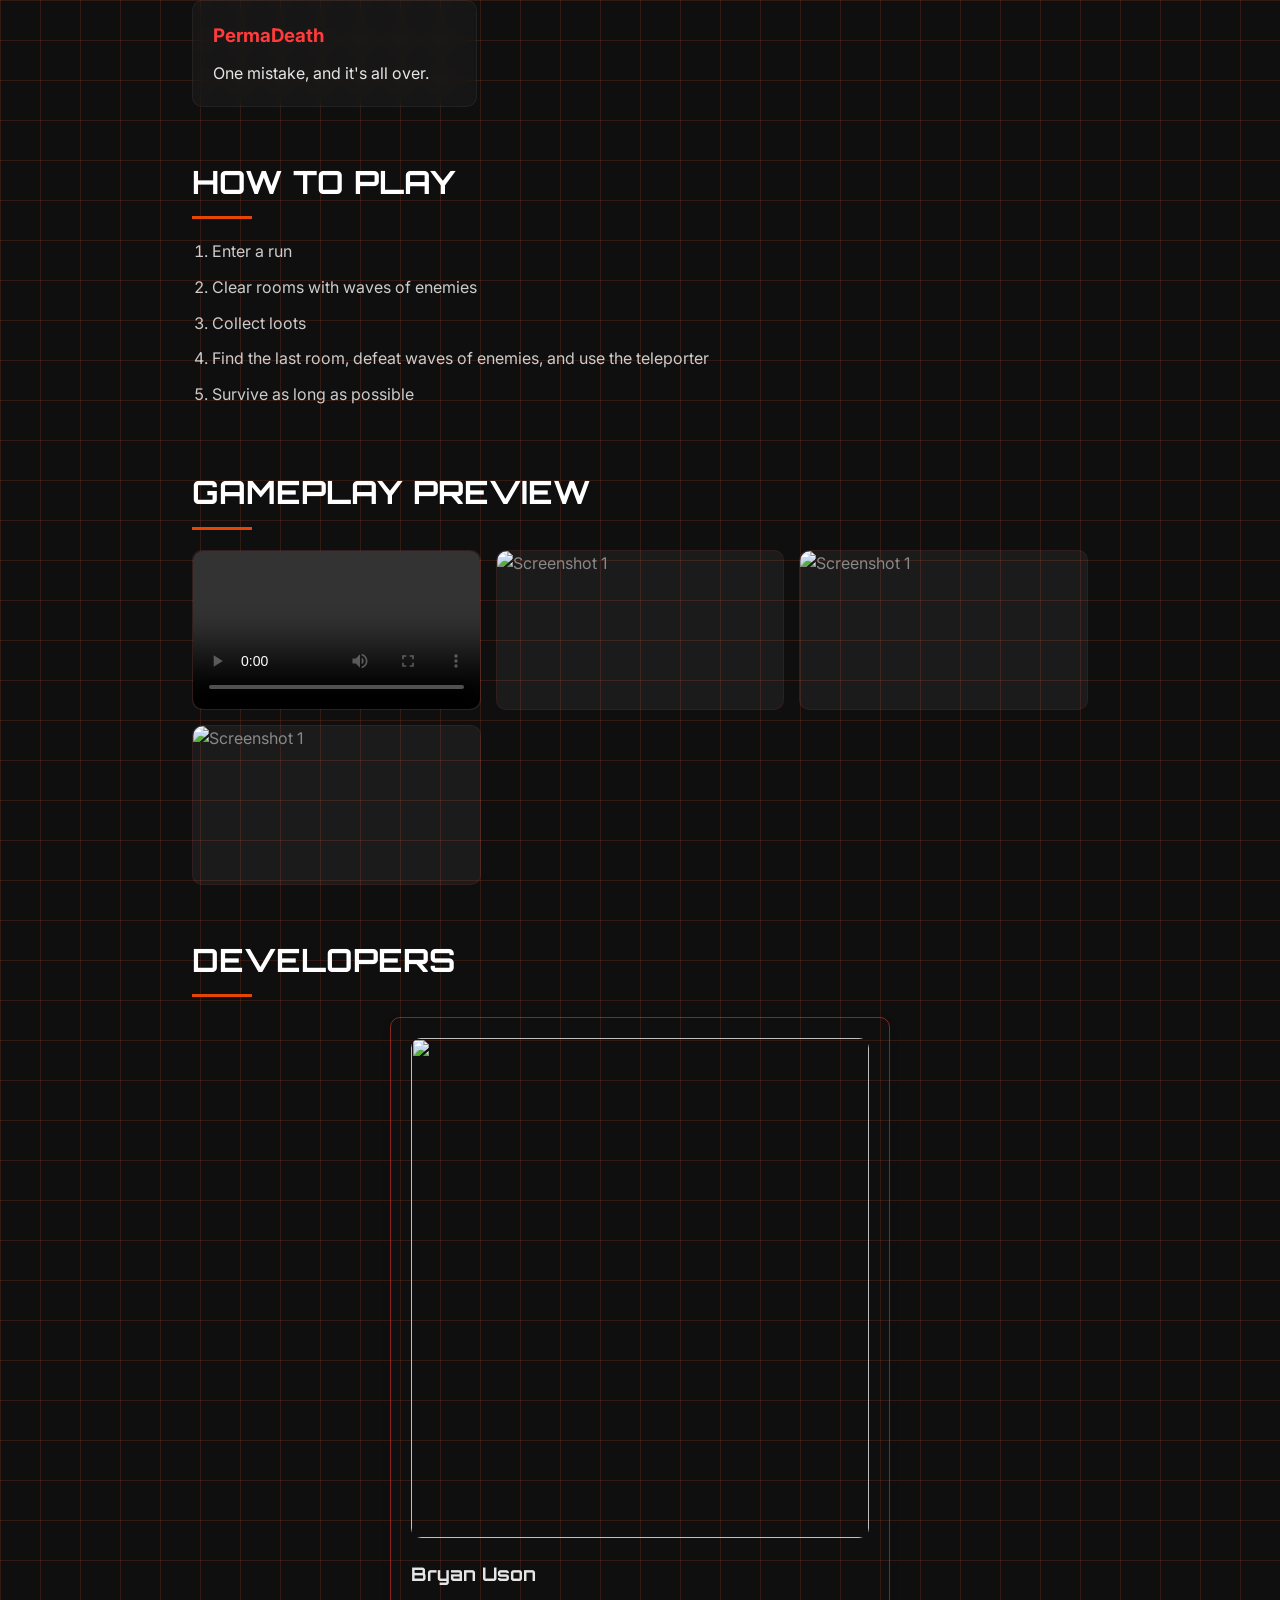
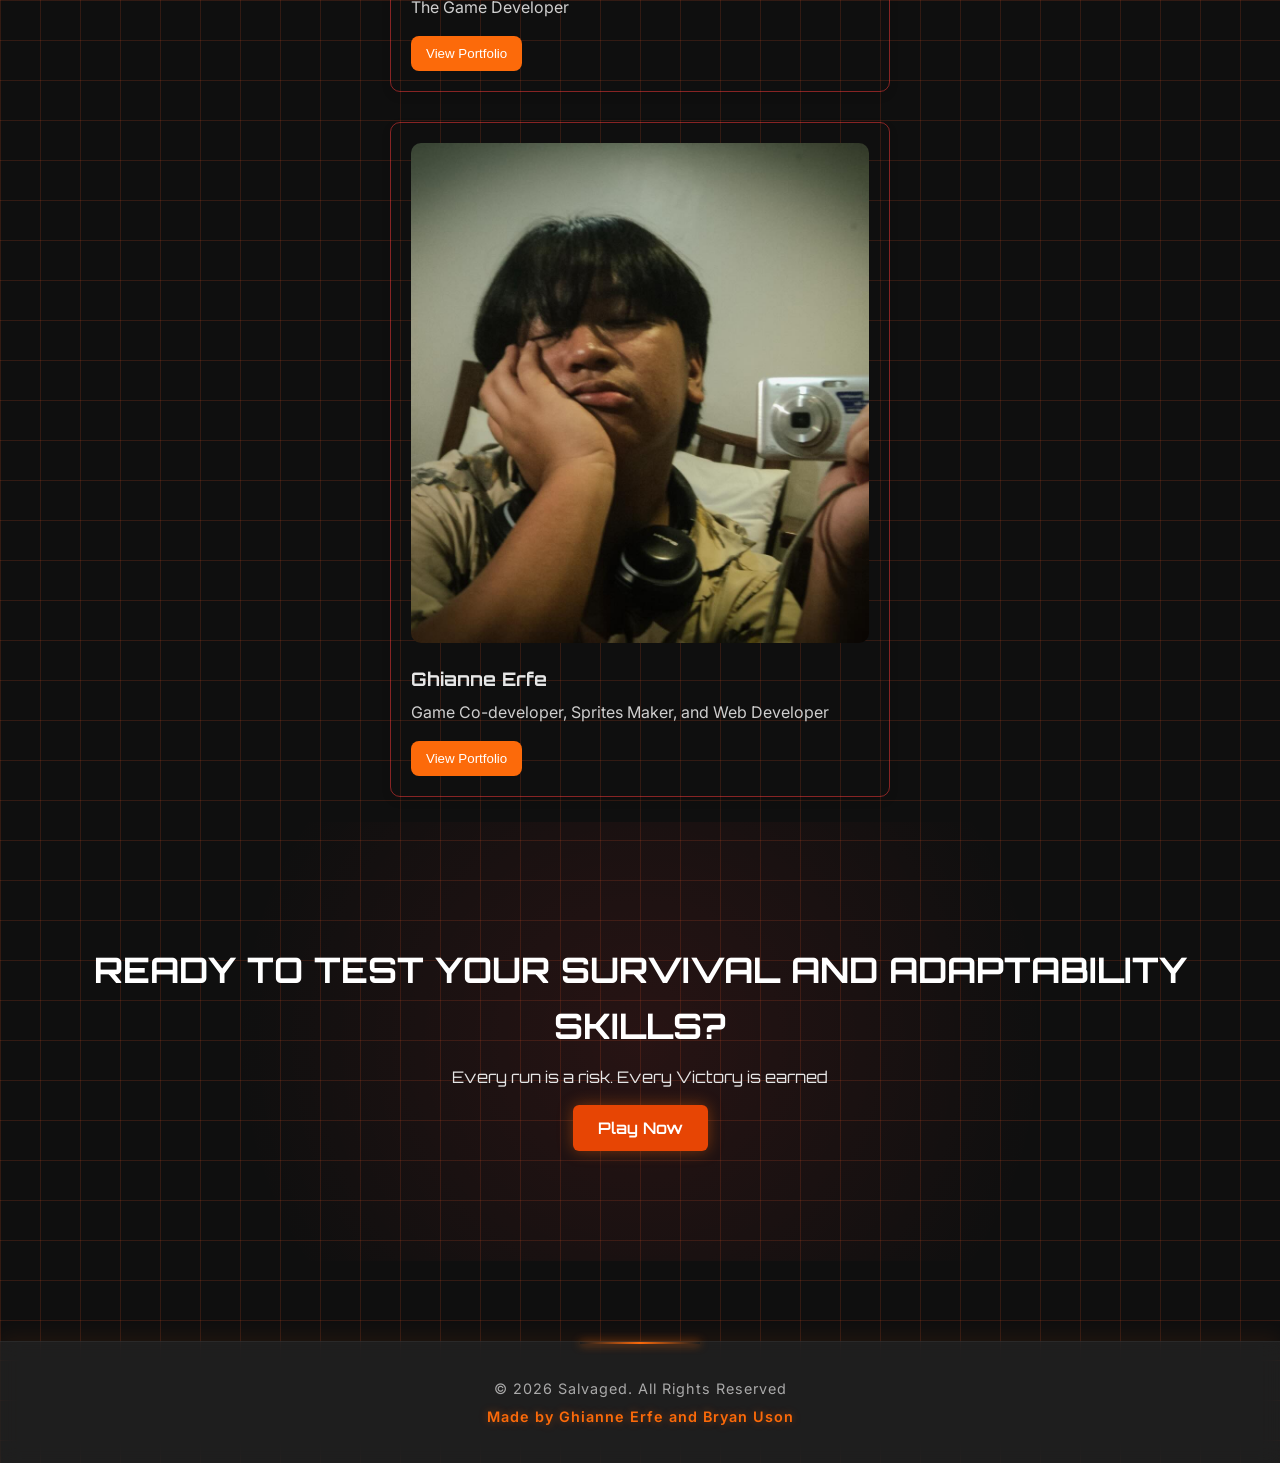
==== commit 148aeeb3: "Add mouse animation effect and slide navigation functionality - Implemented a mouse trail animation " ====
--- a/Salvaged.html
+++ b/Salvaged.html
@@ -71,7 +71,7 @@
     </section>
 
     <!-- FEATURES SECTION -->
-     <section class="section" id="features">
+     <section class="section features" id="features">
         <h2>FEATURES</h2>
 
         <div class="feature-grid">
@@ -98,7 +98,7 @@
      </section>
 
      <!-- HOW TO PLAY SECTION -->
-      <section class="section" id="howtoplay">
+      <section class="section howtoplay" id="howtoplay">
         <h2>HOW TO PLAY</h2>
         <ol>
             <li>Enter a run</li>
@@ -110,7 +110,7 @@
       </section>
 
       <!-- MEDIA SECTION -->
-       <section class="section" id="media">
+       <section class="section media" id="media">
         <h2>GAMEPLAY PREVIEW</h2>
 
         <div class="media-grid">
@@ -138,7 +138,7 @@
 
        <!-- DEVELOPERS SECTION -->
 
-        <section class="section">
+        <section class="section developers">
             <h2>DEVELOPERS</h2>
             <div id="developers">
                 <div class="card-container">
--- a/styles/styling.css
+++ b/styles/styling.css
@@ -21,6 +21,14 @@
     color: #e6e6e6;
     line-height: 1.6;
     overflow-x: hidden;
+
+        background-color: #0f0f0f; /* base color */
+
+    background-image: 
+        linear-gradient(rgba(255, 91, 41, 0.15) 1px, transparent 1px),
+        linear-gradient(90deg, rgba(255, 91, 41,0.15) 1px, transparent 1px);
+
+    background-size: 40px 40px; /* size of squares */
 }
 
 html{
@@ -241,6 +249,8 @@
 
 
 
+
+
 /* BUTTONS */
 
 #btn{
@@ -362,6 +372,7 @@
 }
 
 /* MEDIA SECTION */
+
 
 .media-grid{
     display: grid;
@@ -420,9 +431,10 @@
 
 
 /* DEVELOPERS SECTION */
+
 #developers{
     font-family: "Orbitron", sans-serif;
-
+    
 }
 .card-container{
     display: flex;
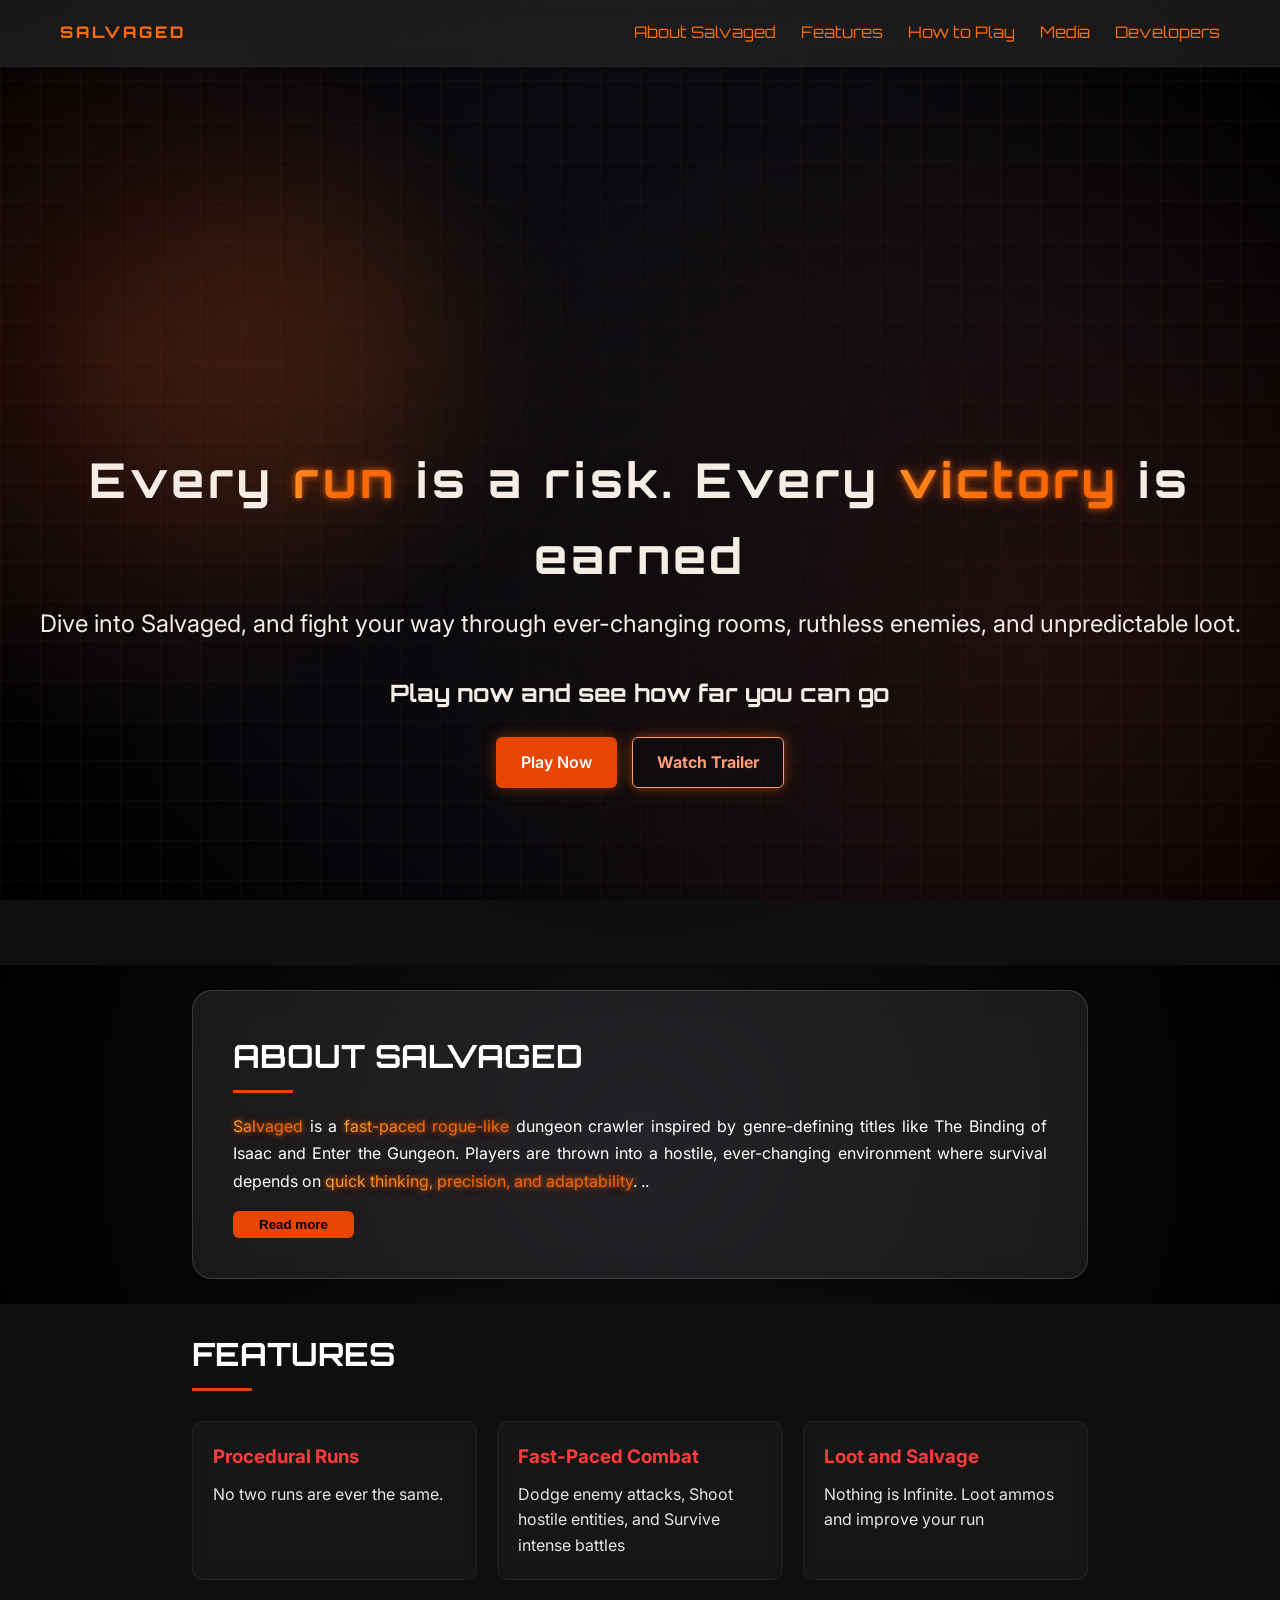
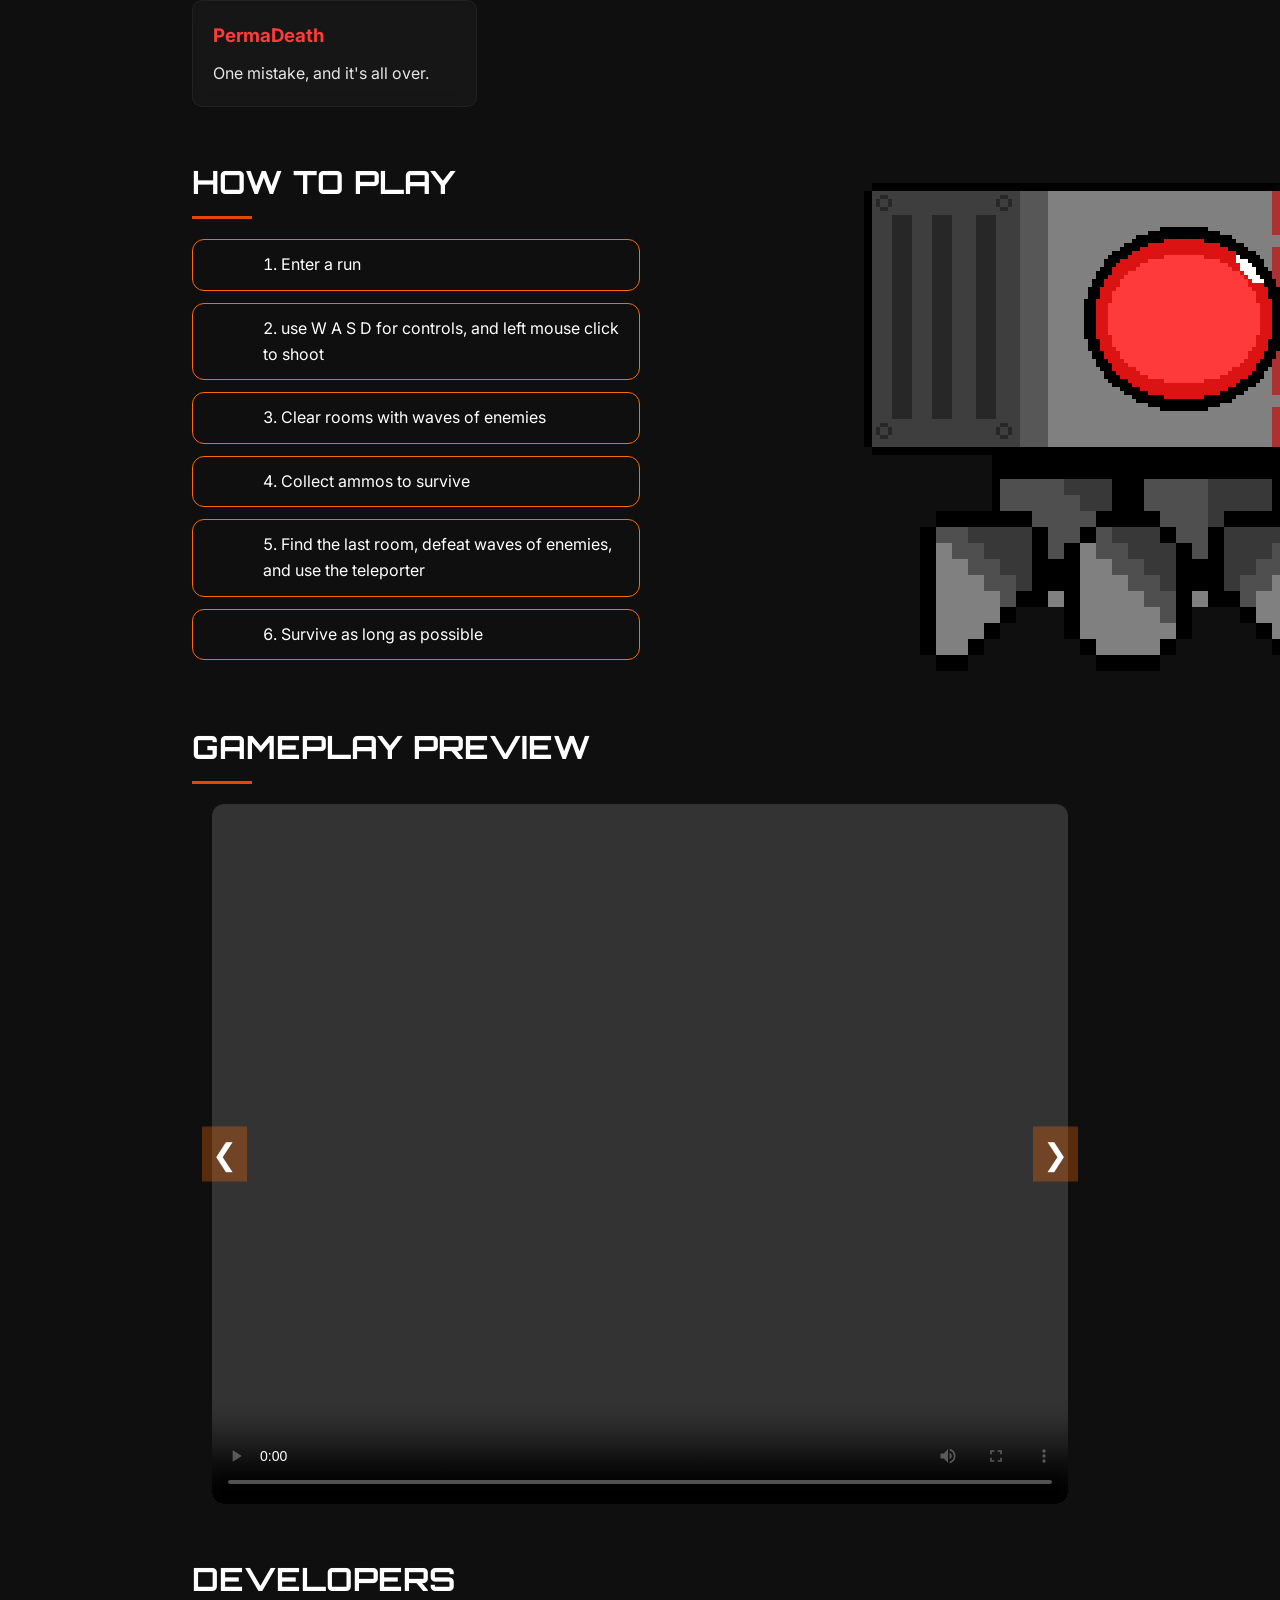
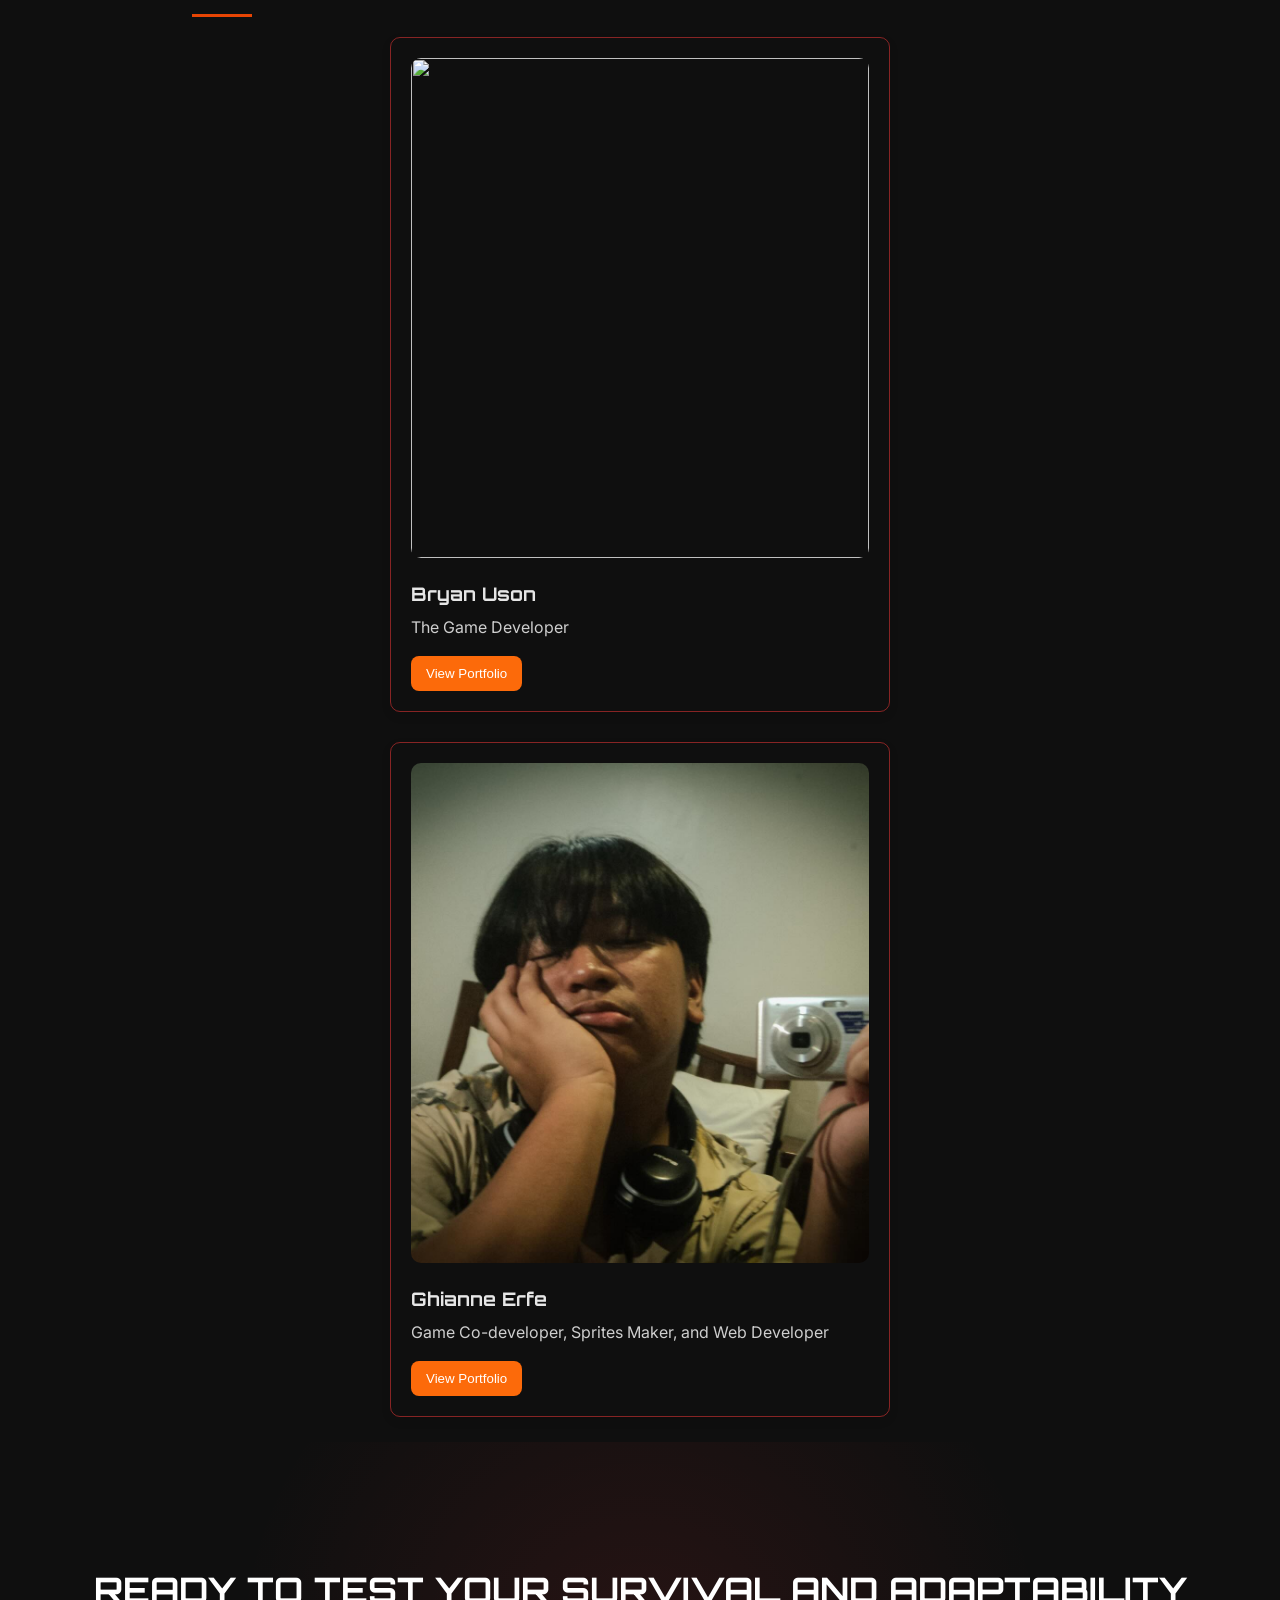
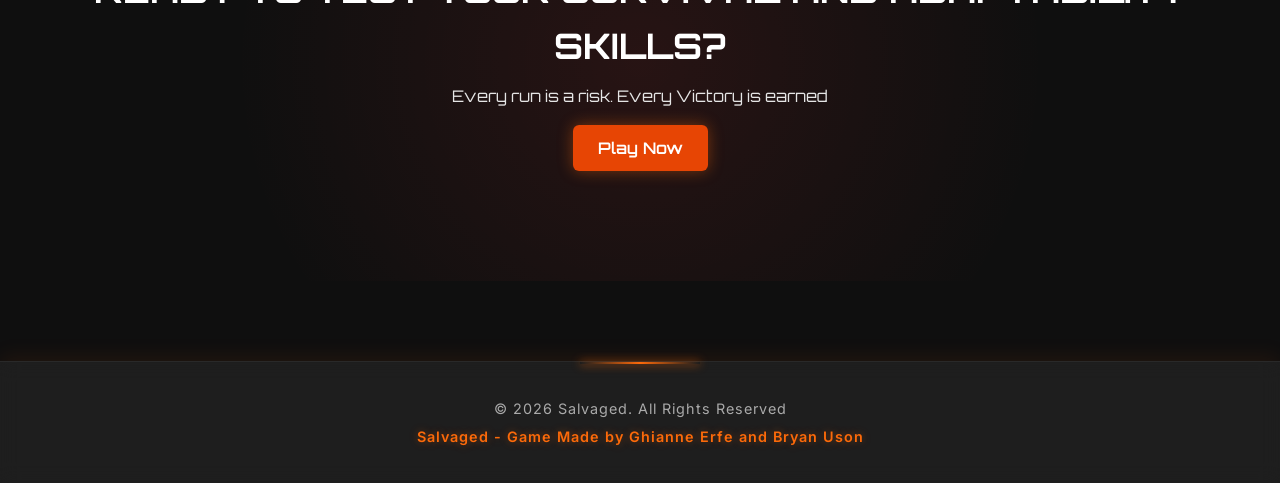
==== commit 1f36703f: "Add mouse trail effect, carousel functionality, and enhance portfolio styles" ====
--- a/Salvaged.html
+++ b/Salvaged.html
@@ -7,6 +7,7 @@
     <title>Salvaged</title>
 </head>
 <body>
+    <div id="cursor-glow"></div>
     <!-- NAVBAR SECTION -->
     <header class="hero">
         <nav class="navbar">
@@ -32,10 +33,8 @@
         </div>
     </header>
 
-    <!-- HERO SECTION -->
+    <!-- ABOUT GAME SECTION -->
 
-
-    <!-- ABOUT GAME SECTION -->
     <section class="section video-section" id="about">
 
     <video autoplay muted loop playsinline class="bg-video">
@@ -102,39 +101,45 @@
         <h2>HOW TO PLAY</h2>
         <ol>
             <li>Enter a run</li>
+            <li>use W A S D for controls, and left mouse click to shoot</li>
             <li>Clear rooms with waves of enemies</li>
-            <li>Collect loots</li>
+            <li>Collect ammos to survive</li>
             <li>Find the last room, defeat waves of enemies, and use the teleporter</li>
             <li>Survive as long as possible</li>
         </ol>
       </section>
 
       <!-- MEDIA SECTION -->
-       <section class="section media" id="media">
-        <h2>GAMEPLAY PREVIEW</h2>
 
-        <div class="media-grid">
-            <div class="media-box">
-                <video controls>
-                    <source src="   assets/placeholder-vid.mp4" type="video/mp4">
-                </video>
+      <section class="section media" id="media">
+            <h2>GAMEPLAY PREVIEW</h2>
+
+            <div class="carousel">
+                <button class="nav prev" onclick="prevSlide()">❮</button>
+
+                <div class="carousel-track">
+                    <div class="slide active">
+                        <video controls>
+                            <source src="assets/placeholder-vid.mp4" type="video/mp4">
+                        </video>
+                    </div>
+
+                    <div class="slide">
+                        <img src="assets/salvaged_bg.jpg">
+                    </div>
+
+                    <div class="slide">
+                        <img src="assets/salvaged_bg.jpg">
+                    </div>
+
+                    <div class="slide">
+                        <img src="assets/salvaged_bg.jpg">
+                    </div>
+                </div>
+
+                <button class="nav next" onclick="nextSlide()">❯</button>
             </div>
-
-            <div class="media-box">
-                <img src="assets/salvaged_bg.jpg" alt="Screenshot 1" onclick="openLightbox(this)">
-            </div>
-            <div class="media-box">
-                <img src="assets/salvaged_bg.jpg" alt="Screenshot 1" onclick="openLightbox(this)">
-            </div>
-            <div class="media-box">
-                <img src="assets/salvaged_bg.jpg" alt="Screenshot 1" onclick="openLightbox(this)">
-            </div>
-        </div>
-
-        <div id="lightbox" onclick="closeLightbox()">
-            <img id="lightbox-img">
-        </div>
-       </section>
+        </section>
 
        <!-- DEVELOPERS SECTION -->
 
@@ -174,8 +179,11 @@
         <!-- FOOTER -->
         <footer class="footer">
             <p>&copy; 2026 Salvaged. All Rights Reserved</p>
-            <p>Made by Ghianne Erfe and Bryan Uson  </p>
+            <p>Salvaged - Game Made by Ghianne Erfe and Bryan Uson  </p>
         </footer>
     <script src="components/Salvaged.js"></script>
+    <script src="components/script.js"></script>
+    <canvas id="trail-canvas"></canvas>
+    <script src="components/mouse-animate.js"></script>
 </body>
 </html>
--- a/styles/styling.css
+++ b/styles/styling.css
@@ -15,22 +15,70 @@
     box-sizing: border-box;
 }
 
+
 body{
     font-family: "Inter", sans-serif;
-    background: radial-gradient(circle at center, #121218, #07070b 60%, #000);
+    /* background: radial-gradient(circle at center, #121218, #07070b 60%, #000); */
     color: #e6e6e6;
     line-height: 1.6;
     overflow-x: hidden;
-
-        background-color: #0f0f0f; /* base color */
+    position: relative;
+
+    background-color: #0f0f0f; /* base color */
 
     background-image: 
-        linear-gradient(rgba(255, 91, 41, 0.15) 1px, transparent 1px),
-        linear-gradient(90deg, rgba(255, 91, 41,0.15) 1px, transparent 1px);
-
-    background-size: 40px 40px; /* size of squares */
-}
-
+        /* GRID (TOP LAYER) */
+        linear-gradient(rgba(255, 91, 41, 0.05) 1px, transparent 1px),
+        linear-gradient(90deg, rgba(255, 91, 41, 0.05) 1px, transparent 1px),
+
+        /* GLOWS */
+        radial-gradient(circle at 10% 40%, rgba(255, 91, 41, 0.15), transparent 30%),
+        radial-gradient(circle at 80% 70%, rgba(255, 91, 41, 0.1), transparent 50%),
+        radial-gradient(circle at center, #121218, #07070b 60%, #000);
+        background-attachment: fixed;
+        background-size: 
+            40px 40px,
+            40px 40px,
+            auto,
+            auto,
+            auto; 
+}
+body::before,
+body::after {
+    content: "";
+    position: fixed;
+    width: 600px;
+    height: 600px;
+
+    background: radial-gradient(circle, rgba(252,106,10,0.25), transparent 60%);
+
+    pointer-events: none;
+    z-index: 0;
+
+    filter: blur(60px);
+    opacity: 0.7;
+
+    animation: floatGlow 12s ease-in-out infinite;
+}
+body::after {
+    width: 500px;
+    height: 500px;
+
+    background: radial-gradient(circle, rgba(231,69,4,0.2), transparent 60%);
+
+    animation: floatGlow2 15s ease-in-out infinite;
+}
+@keyframes floatGlow {
+    0%   { transform: translate(10vw, 20vh); }
+    50%  { transform: translate(60vw, 40vh); }
+    100% { transform: translate(10vw, 20vh); }
+}
+
+@keyframes floatGlow2 {
+    0%   { transform: translate(70vw, 10vh); }
+    50%  { transform: translate(20vw, 60vh); }
+    100% { transform: translate(70vw, 10vh); }
+}
 html{
     scroll-behavior: smooth;
 }
@@ -303,6 +351,7 @@
 
 .section {
     padding: 25px 15%;
+    animation: fadeIn 0.8s ease;
 }
 
 .section h2{
@@ -321,6 +370,10 @@
     display: block;
     margin-top: 8px;
     box-shadow: rgba(252, 106, 10, 0.5);
+    transition:0.3s;
+}
+.section h2:hover::after{
+    width: 120px;
 }
 
 /* FEATURES */
@@ -341,7 +394,7 @@
 }
 
 .feature-card:hover {
-  transform: translateY(-5px);
+  transform: translateY(-5px) scale(1.1);
   border-color: rgba(252, 106, 10, 0.5);
   box-shadow: 0 0 20px rgba(255, 59, 59, 0.15);
 }
@@ -353,28 +406,121 @@
 /* HOW TO PLAY */
 ol {
   margin-top: 20px;
-  padding-left: 20px;
-}
-
-ol li {
-  margin-bottom: 10px;
-  color: #ccc;
+  padding-left: 0; /* remove default indent */
+  list-style-position: inside; /* keeps numbers aligned nicely */
 }
 
 #howtoplay li {
+    position: relative;
+    width: 50%;
+    margin-bottom: 12px;
+    padding: 12px 18px 12px 70px;
+
+    color: #ffffff;
+    border: 1px solid #fc6a0a;
+    border-radius: 12px;
+
     transition: all 0.2s ease;
+    cursor: default;
+}
+#howtoplay {
+    position: relative;
+}
+#howtoplay::after {
+    content: "";
+    position: absolute;
+
+    left: calc(50% + 200px); /* adjust if needed */
+    top: 50%;
+    transform: translateY(-50%);
+
+    width: 512px;   /* 👈 BIG */
+    height: 512px;  /* 👈 BIG */
+
+    background-image: url("../assets/spritesheet.png");
+    background-repeat: no-repeat;
+
+    /* 2 columns × 192px */
+    background-size: 1024px 6144px;
+
+    animation: spriteVertical 1s steps(12) infinite;
+
+    image-rendering: pixelated;
+}
+
+@keyframes spriteVertical {
+    from {
+        background-position: 0 0;
+    }
+    to {
+        background-position: 0 -6144px; /* 192 × 16 */
+    }
+}
+
+/* HOVER STATE */
+#howtoplay li:hover {
+    color: white;
+    border-color: #a94a00; /* darker version of your orange */
+    background-color: #a94a00; 
+    transform: translateX(10px);
+}
+
+/* MEDIA SECTION */
+
+.carousel {
+    position: relative;
+    width: 100%;
+    max-width: 100%;
+    padding: 0 20px;
+    /* margin: 40px auto; */
+    overflow: hidden;
+}
+
+.carousel-track {
+    position: relative;
+}
+
+.slide {
+    display: none;
+    width: 100%;
+    height: 700px; /* 👈 bigger media */
+}
+
+.slide.active {
+    display: block;
+}
+
+.slide video,
+.slide img {
+    width: 100%;
+    height: 100%;
+    object-fit: cover;
+    border-radius: 12px;
+}
+
+/* NAV BUTTONS */
+.nav {
+    position: absolute;
+    top: 50%;
+    transform: translateY(-50%);
+    background: #fc6b0a50;
+    border: none;
+    color: white;
+    font-size: 30px;
+    padding: 10px;
     cursor: pointer;
-}
-
-#howtoplay li:hover {
-    color: #fc6a0a;
-    transform: translateX(5px);
-}
-
-/* MEDIA SECTION */
-
-
-.media-grid{
+    z-index: 10;
+}
+
+.prev { left: 10px; }
+.next { right: 10px; }
+
+.nav:hover {
+    background: rgba(255, 59, 59, 0.7);
+}
+
+
+/* .media-grid{
     display: grid;
     grid-template-columns: repeat(auto-fit, minmax(250px, 1fr));
     gap: 15px;
@@ -402,11 +548,11 @@
     height: 100%;
     object-fit: cover;
     border-radius: 10px;
-}
+} */
 
 /* LIGHTBOX */
 
-#lightbox {
+/* #lightbox {
     position: fixed;
     inset: 0;
     background: rgba(0, 0, 0, 0.9);
@@ -427,7 +573,7 @@
 .media-box:hover {
   border-color: #ff3b3b;
   box-shadow: 0 0 15px rgba(255, 59, 59, 0.2);
-}
+} */
 
 
 /* DEVELOPERS SECTION */
@@ -576,3 +722,10 @@
     }
 }
 
+
+#trail-canvas {
+    position: fixed;
+    inset: 0;
+    pointer-events: none; /* 👈 important */
+    z-index: 1; /* below UI (adjust if needed) */
+}
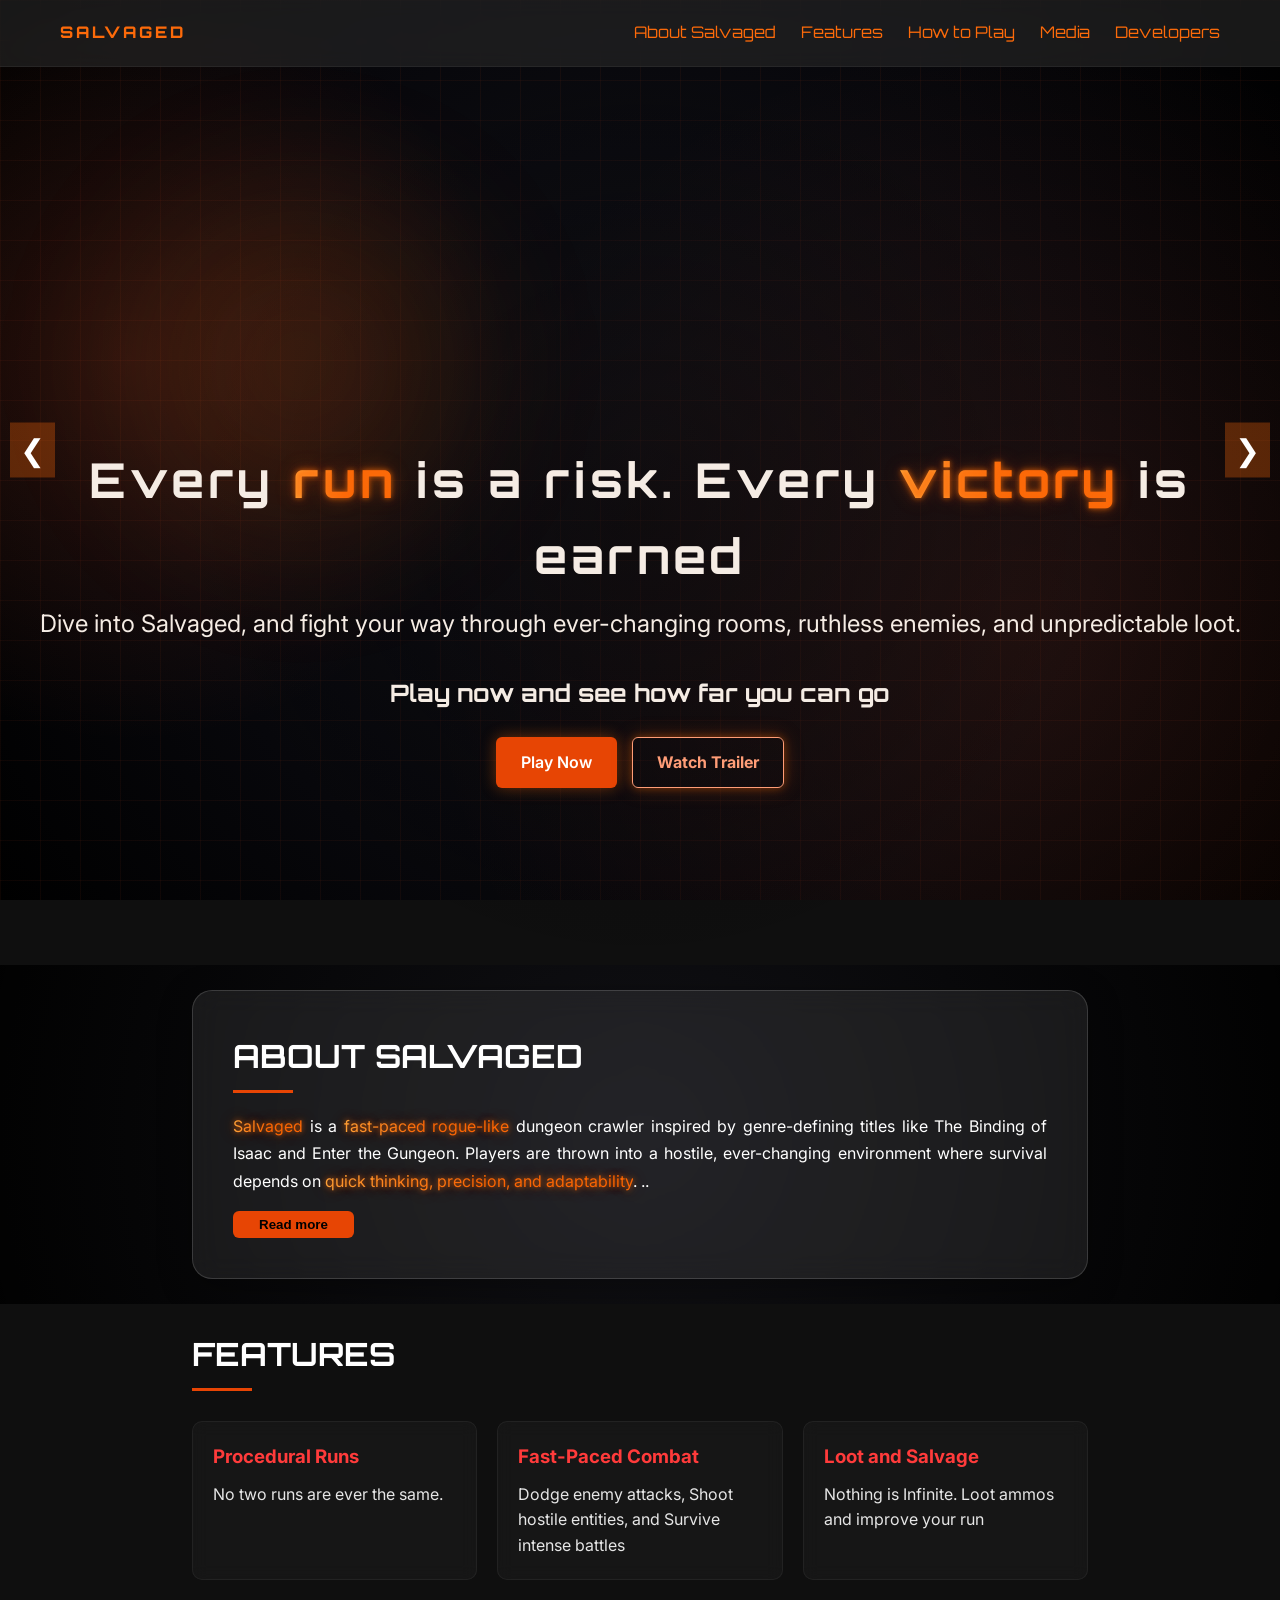
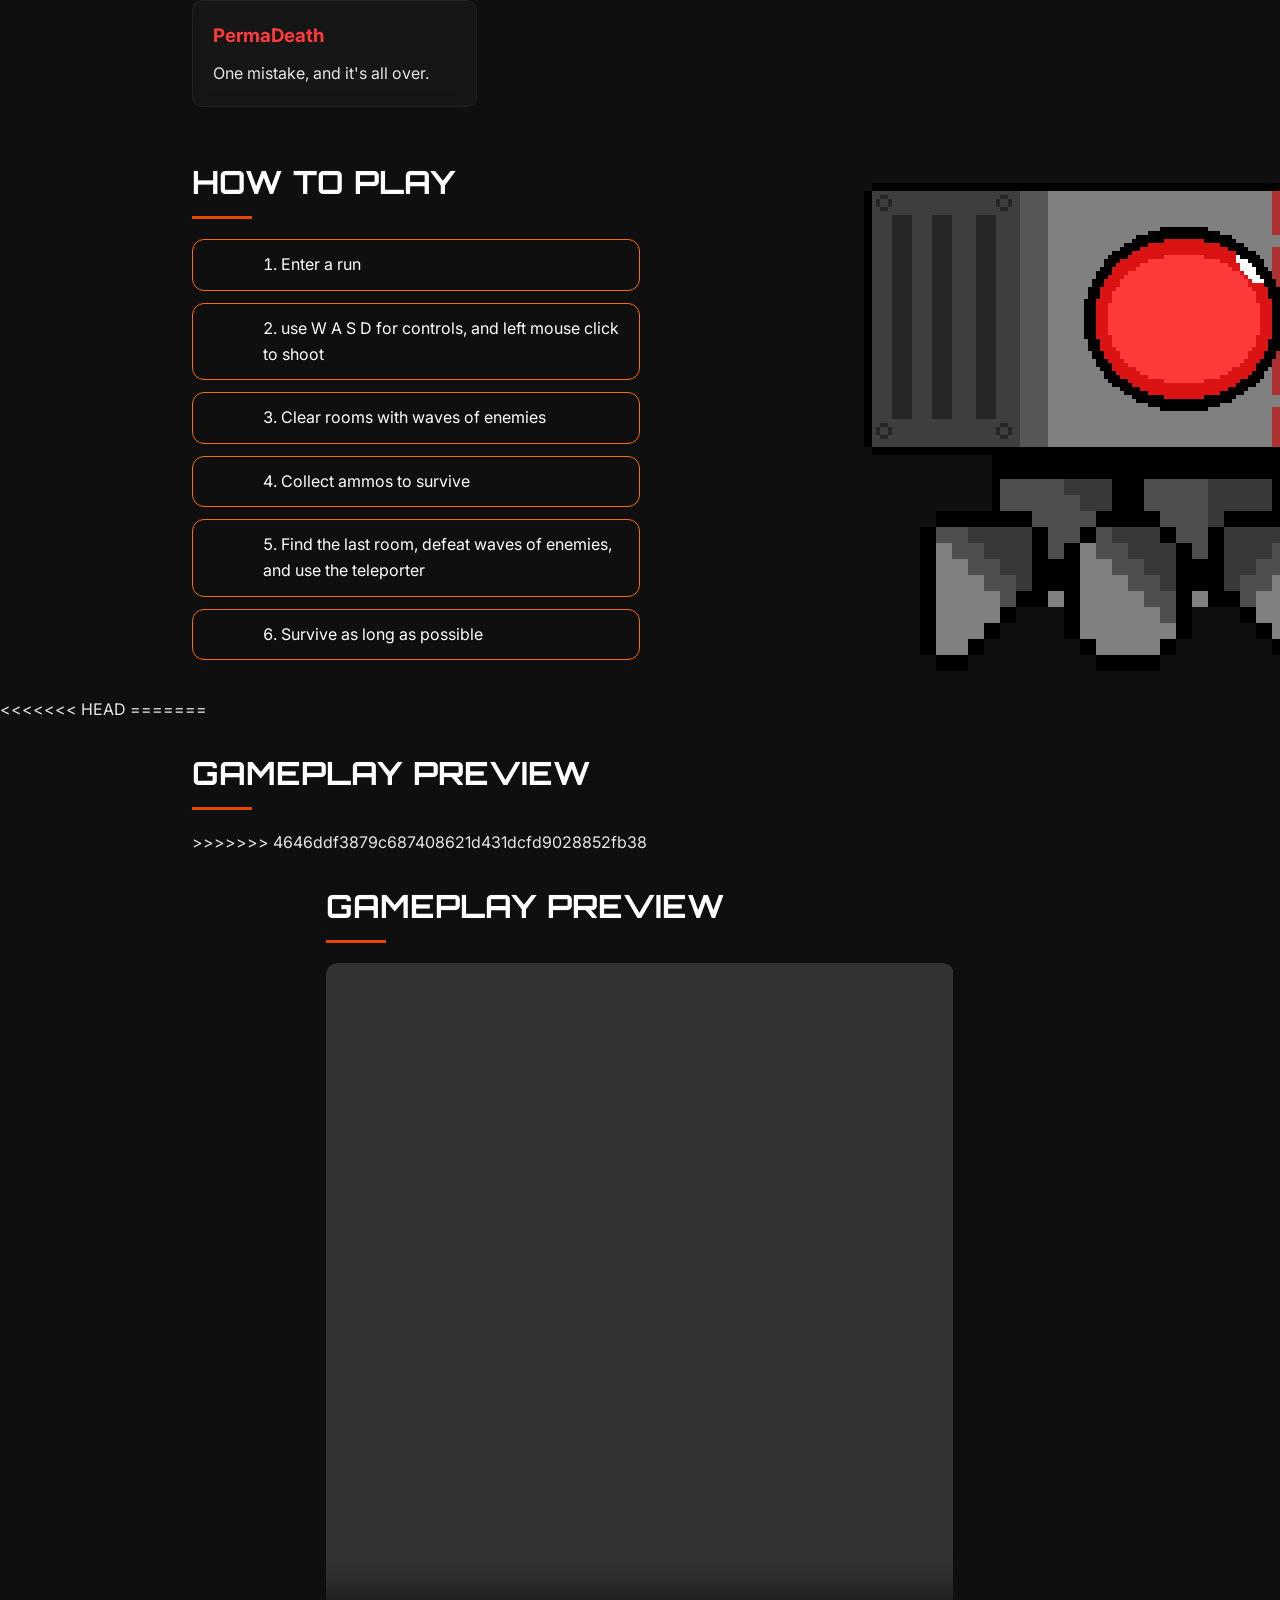
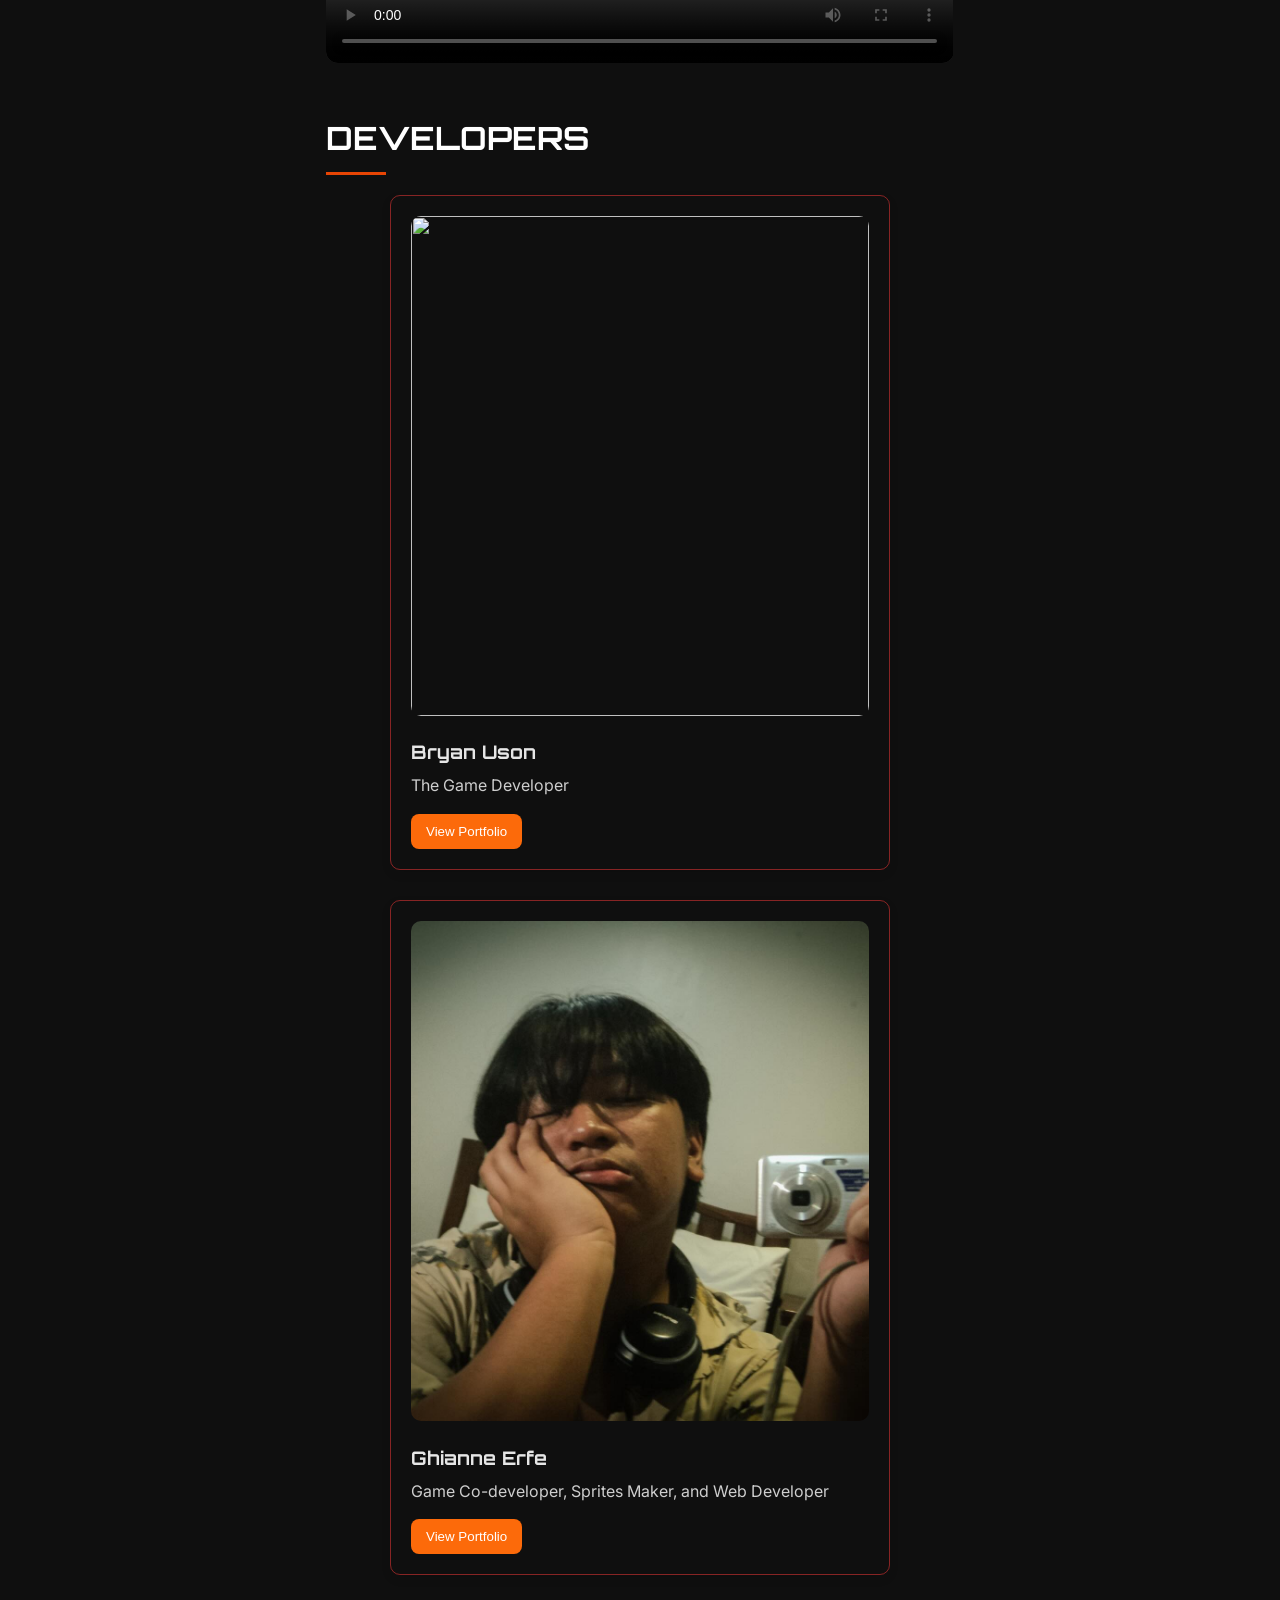
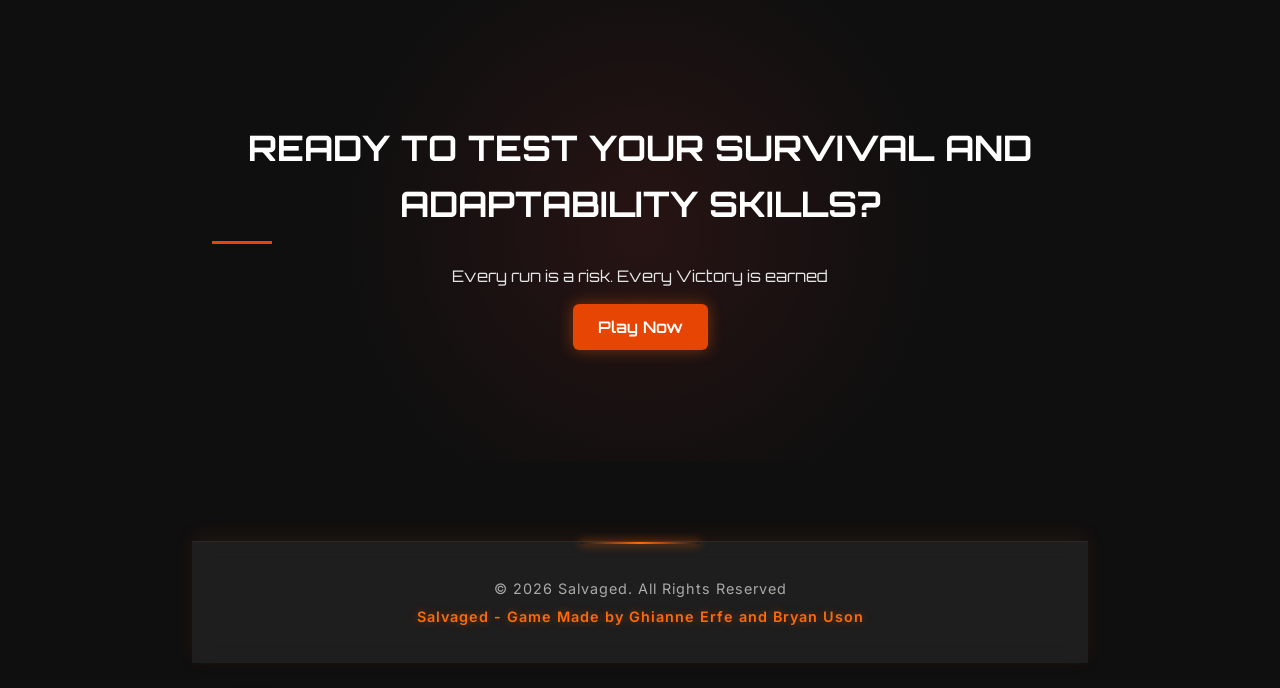
==== commit 54a80753: "Merge branch 'main' of https://github.com/Ianne-Drx/Salvaged-Website" ====
--- a/Salvaged.html
+++ b/Salvaged.html
@@ -110,6 +110,11 @@
       </section>
 
       <!-- MEDIA SECTION -->
+<<<<<<< HEAD
+=======
+       <section class="section media" id="media">
+        <h2>GAMEPLAY PREVIEW</h2>
+>>>>>>> 4646ddf3879c687408621d431dcfd9028852fb38
 
       <section class="section media" id="media">
             <h2>GAMEPLAY PREVIEW</h2>
--- a/styles/styling.css
+++ b/styles/styling.css
@@ -22,6 +22,7 @@
     color: #e6e6e6;
     line-height: 1.6;
     overflow-x: hidden;
+<<<<<<< HEAD
     position: relative;
 
     background-color: #0f0f0f; /* base color */
@@ -72,6 +73,16 @@
     0%   { transform: translate(10vw, 20vh); }
     50%  { transform: translate(60vw, 40vh); }
     100% { transform: translate(10vw, 20vh); }
+=======
+
+        background-color: #0f0f0f; /* base color */
+
+    background-image: 
+        linear-gradient(rgba(255, 91, 41, 0.15) 1px, transparent 1px),
+        linear-gradient(90deg, rgba(255, 91, 41,0.15) 1px, transparent 1px);
+
+    background-size: 40px 40px; /* size of squares */
+>>>>>>> 4646ddf3879c687408621d431dcfd9028852fb38
 }
 
 @keyframes floatGlow2 {
@@ -467,6 +478,7 @@
 
 /* MEDIA SECTION */
 
+<<<<<<< HEAD
 .carousel {
     position: relative;
     width: 100%;
@@ -521,6 +533,10 @@
 
 
 /* .media-grid{
+=======
+
+.media-grid{
+>>>>>>> 4646ddf3879c687408621d431dcfd9028852fb38
     display: grid;
     grid-template-columns: repeat(auto-fit, minmax(250px, 1fr));
     gap: 15px;
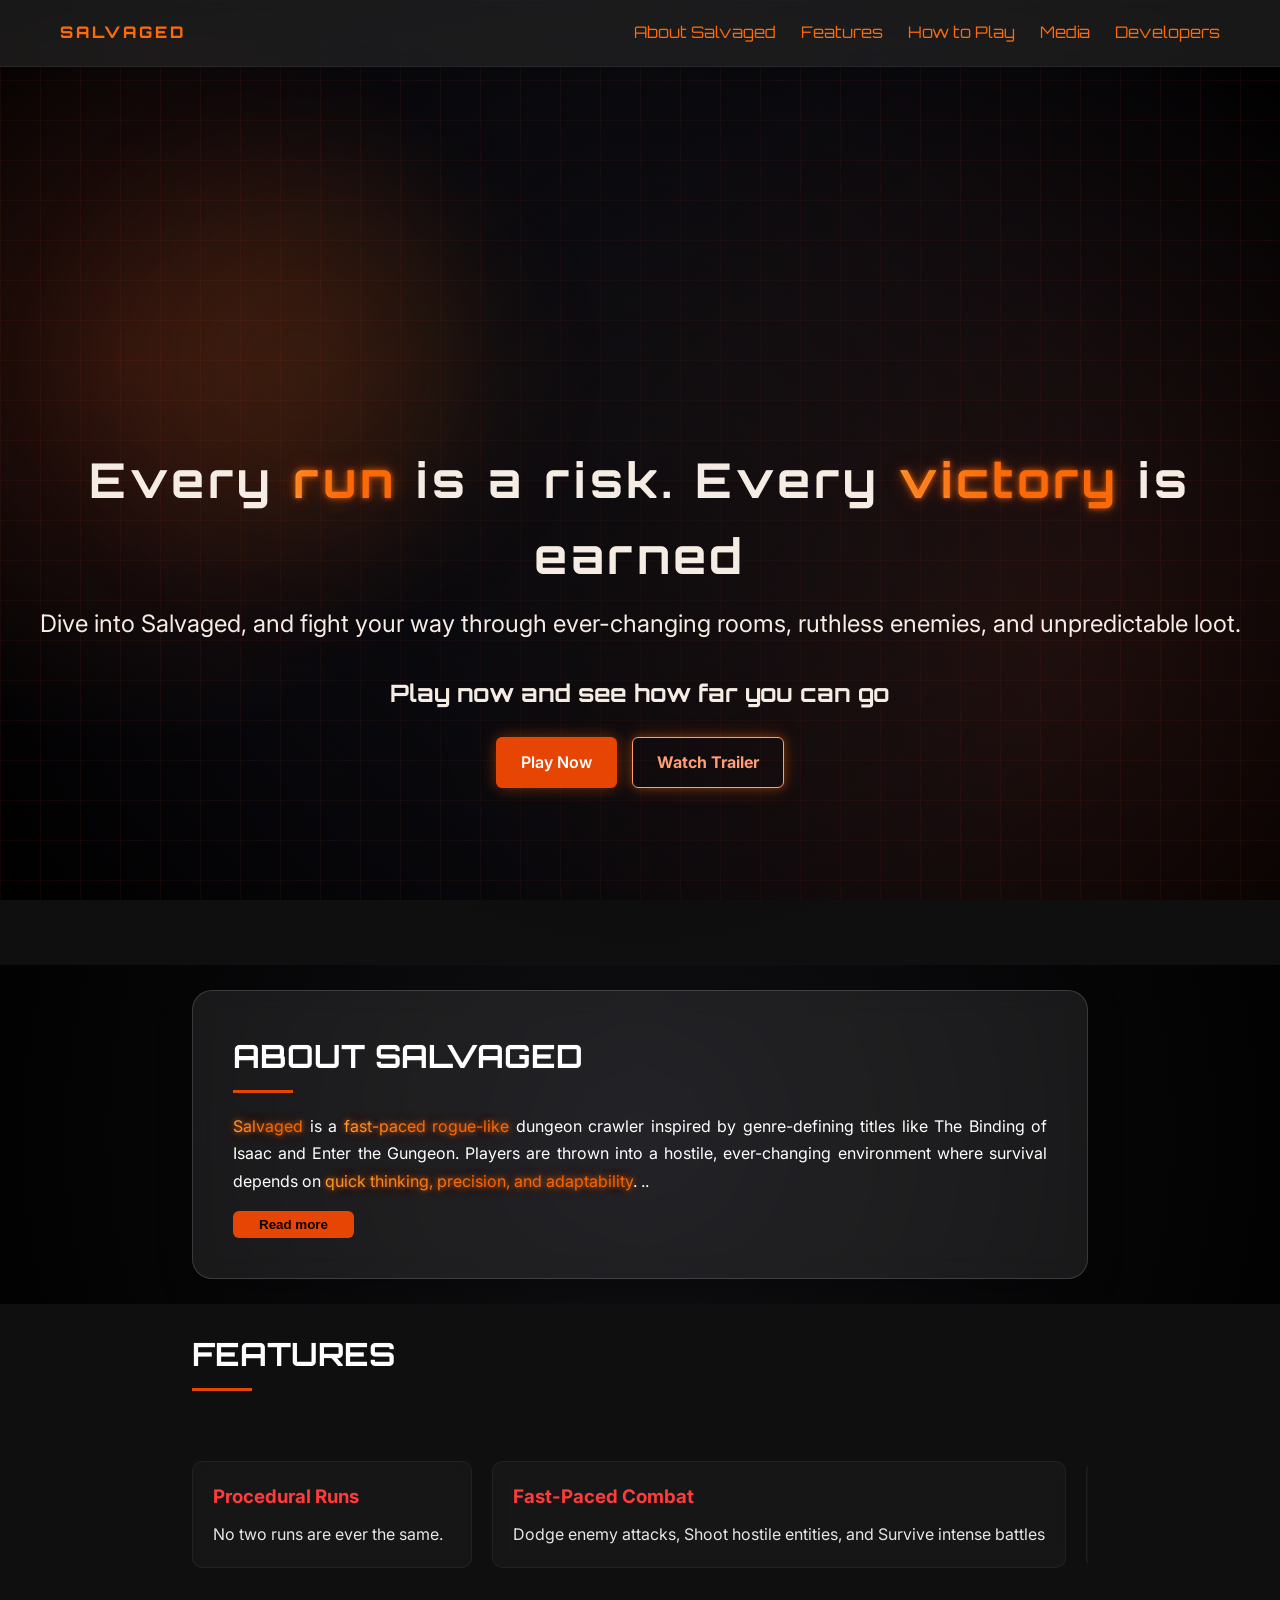
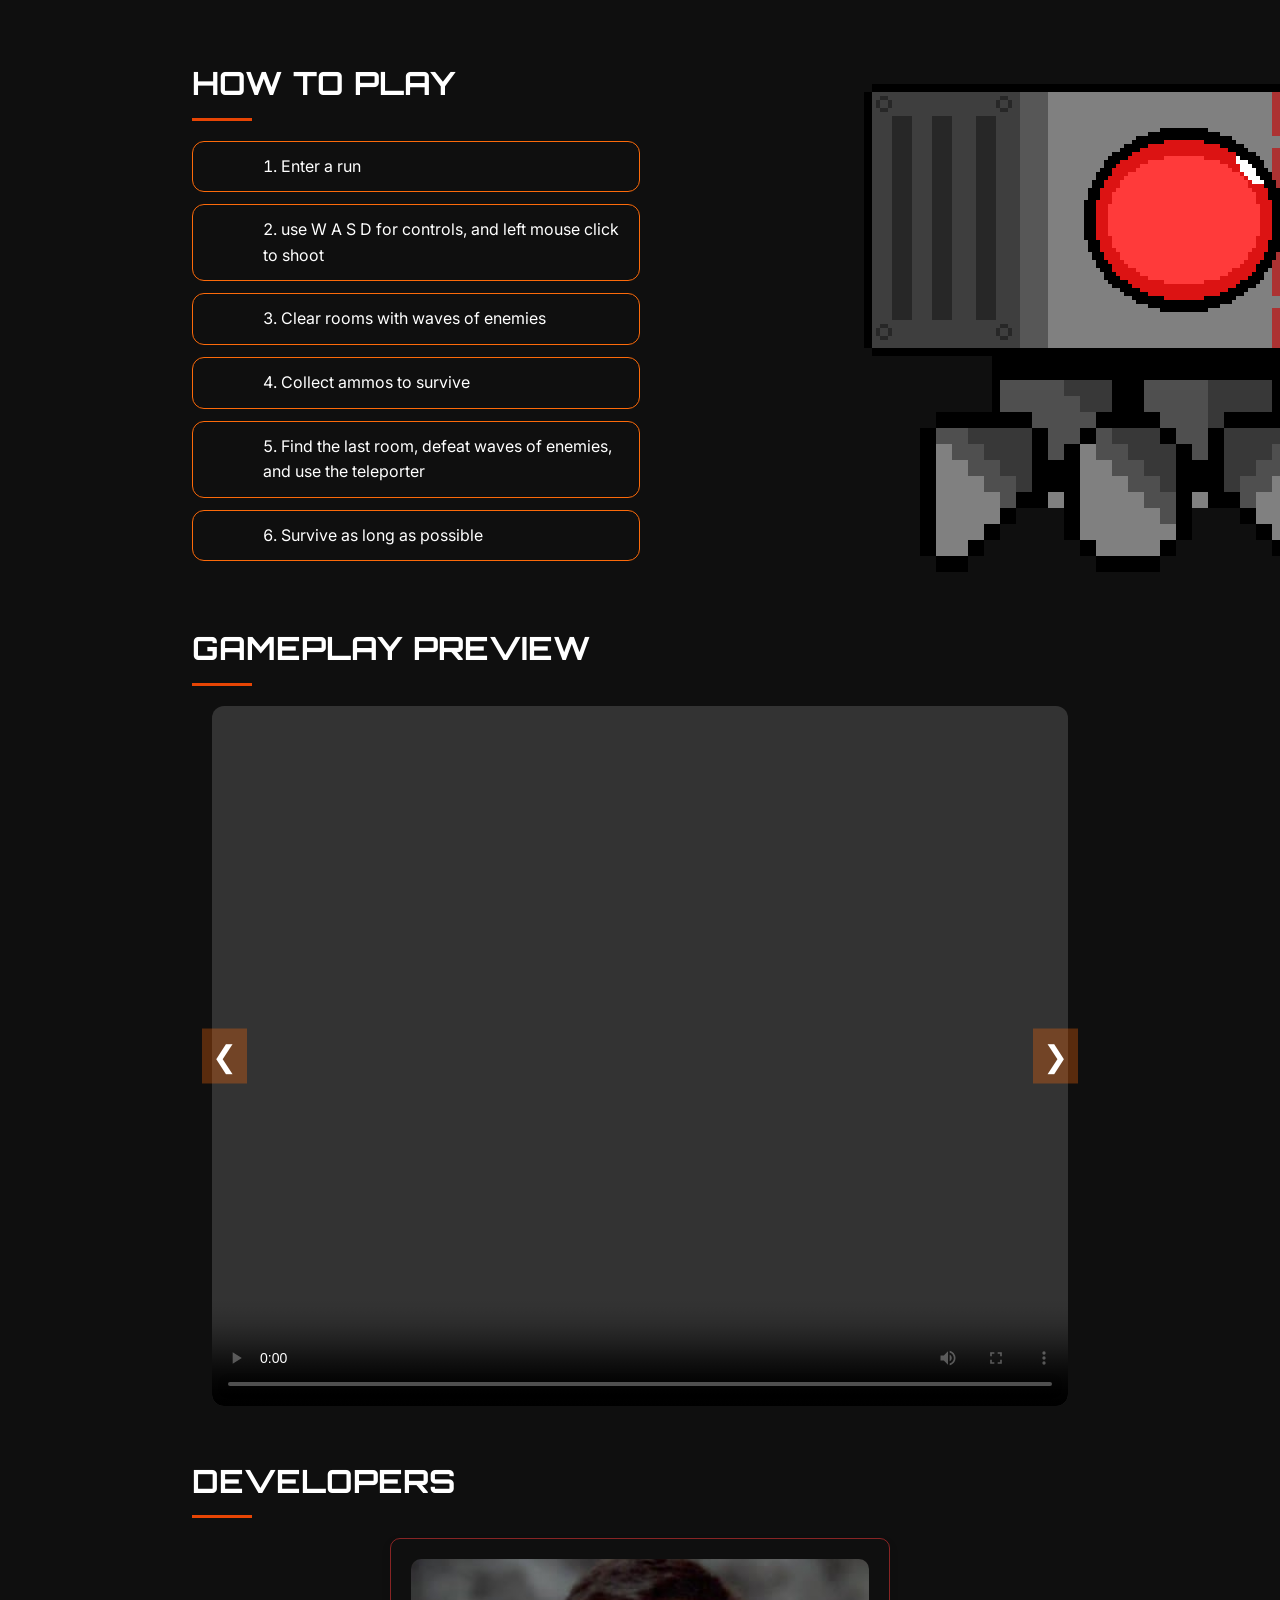
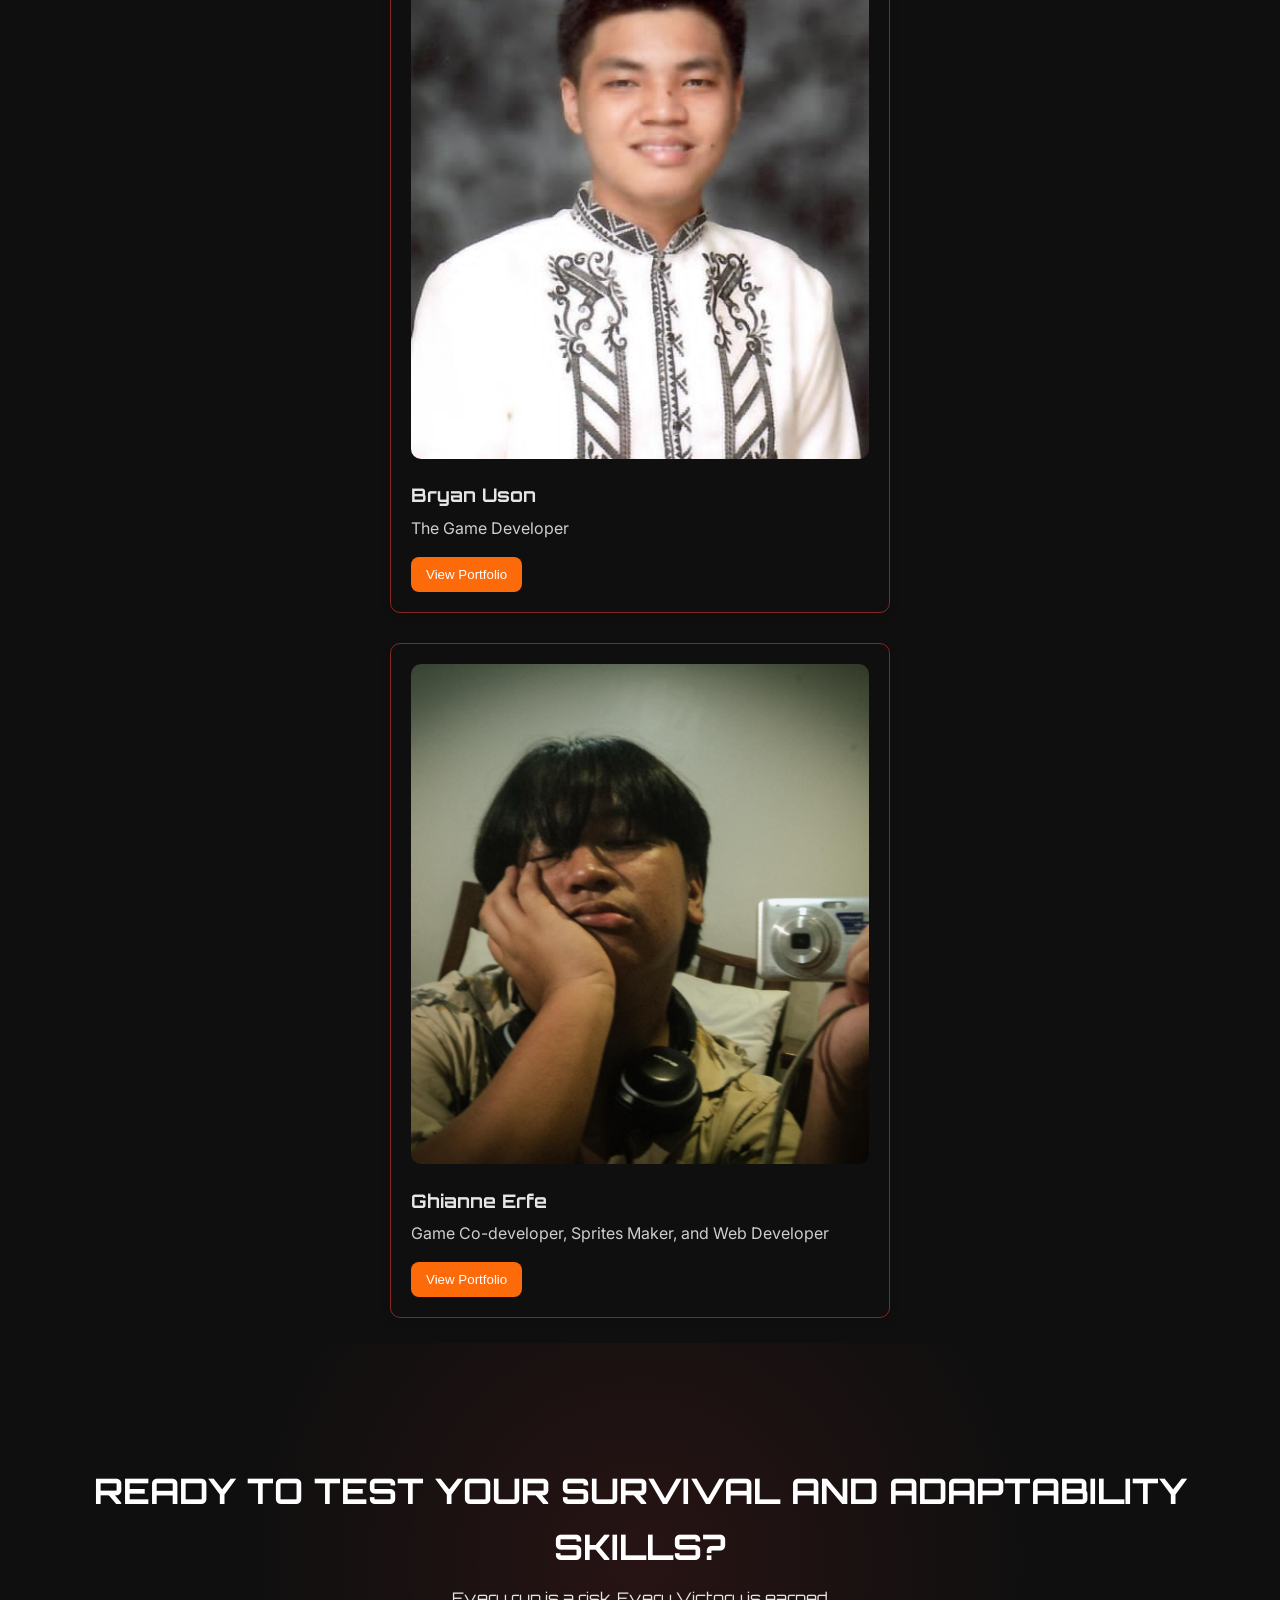
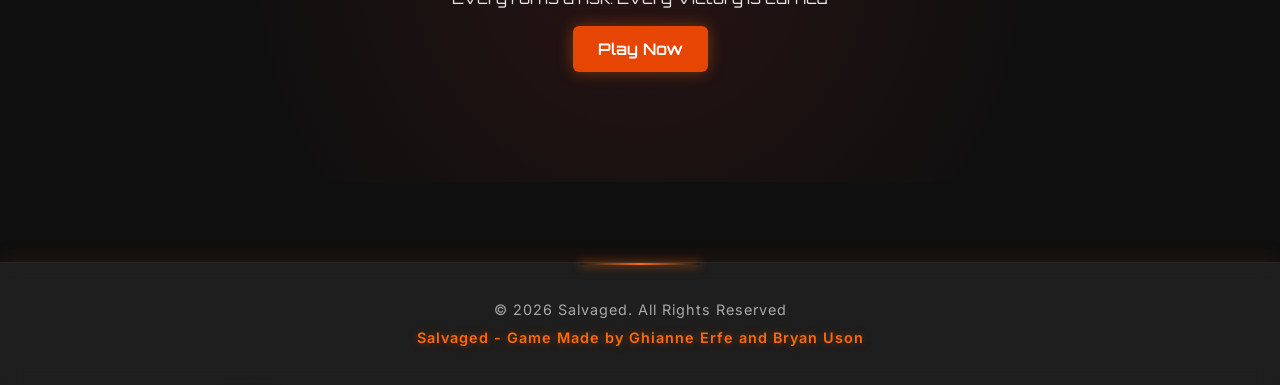
==== commit de6b8c47: "Refactor features section to use carousel layout; update styling and add new media elements" ====
--- a/Salvaged.html
+++ b/Salvaged.html
@@ -70,31 +70,35 @@
     </section>
 
     <!-- FEATURES SECTION -->
-     <section class="section features" id="features">
+    <section class="section features" id="features">
         <h2>FEATURES</h2>
 
-        <div class="feature-grid">
-            <div class="feature-card">
-                <h3>Procedural Runs</h3>
-                <p>No two runs are ever the same.</p>
-            </div>
+        <div class="carousel">
+            <div class="carousel-track">
 
-            <div class="feature-card">
-                <h3>Fast-Paced Combat</h3>
-                <p>Dodge enemy attacks, Shoot hostile entities, and Survive intense battles</p>
-            </div>
+                <div class="feature-card">
+                    <h3>Procedural Runs</h3>
+                    <p>No two runs are ever the same.</p>
+                </div>
 
-            <div class="feature-card">
-                <h3>Loot and Salvage</h3>
-                <p>Nothing is Infinite. Loot ammos and improve your run</p>
-            </div>
+                <div class="feature-card">
+                    <h3>Fast-Paced Combat</h3>
+                    <p>Dodge enemy attacks, Shoot hostile entities, and Survive intense battles</p>
+                </div>
 
-            <div class="feature-card">
-                <h3>PermaDeath</h3>
-                <p>One mistake, and it's all over. </p>
+                <div class="feature-card">
+                    <h3>Loot and Salvage</h3>
+                    <p>Nothing is Infinite. Loot ammos and improve your run</p>
+                </div>
+
+                <div class="feature-card">
+                    <h3>PermaDeath</h3>
+                    <p>One mistake, and it's all over.</p>
+                </div>
+
             </div>
         </div>
-     </section>
+    </section>
 
      <!-- HOW TO PLAY SECTION -->
       <section class="section howtoplay" id="howtoplay">
@@ -110,19 +114,13 @@
       </section>
 
       <!-- MEDIA SECTION -->
-<<<<<<< HEAD
-=======
-       <section class="section media" id="media">
-        <h2>GAMEPLAY PREVIEW</h2>
->>>>>>> 4646ddf3879c687408621d431dcfd9028852fb38
-
       <section class="section media" id="media">
             <h2>GAMEPLAY PREVIEW</h2>
 
-            <div class="carousel">
+            <div class="carousel-media">
                 <button class="nav prev" onclick="prevSlide()">❮</button>
 
-                <div class="carousel-track">
+                <div class="carousel-track-media">
                     <div class="slide active">
                         <video controls>
                             <source src="assets/placeholder-vid.mp4" type="video/mp4">
@@ -154,7 +152,7 @@
                 <div class="card-container">
 
                     <div class="dev-card">
-                        <img src="assets/salvaged_bg.jpg" alt="">
+                        <img src="assets/brian-pic.png" alt="">
                         <h3>Bryan Uson</h3>
                         <p>The Game Developer</p>
                         <a href="portfolio/bryan.html" target="blank"><button>View Portfolio</button></a>
--- a/styles/styling.css
+++ b/styles/styling.css
@@ -22,7 +22,7 @@
     color: #e6e6e6;
     line-height: 1.6;
     overflow-x: hidden;
-<<<<<<< HEAD
+
     position: relative;
 
     background-color: #0f0f0f; /* base color */
@@ -73,16 +73,7 @@
     0%   { transform: translate(10vw, 20vh); }
     50%  { transform: translate(60vw, 40vh); }
     100% { transform: translate(10vw, 20vh); }
-=======
-
-        background-color: #0f0f0f; /* base color */
-
-    background-image: 
-        linear-gradient(rgba(255, 91, 41, 0.15) 1px, transparent 1px),
-        linear-gradient(90deg, rgba(255, 91, 41,0.15) 1px, transparent 1px);
-
-    background-size: 40px 40px; /* size of squares */
->>>>>>> 4646ddf3879c687408621d431dcfd9028852fb38
+
 }
 
 @keyframes floatGlow2 {
@@ -388,26 +379,62 @@
 }
 
 /* FEATURES */
+
+.carousel {
+    width: 100%;
+    margin-top: 30px;
+    padding: 40px 0;
+
+    position: relative;
+    overflow-x: hidden;
+    overflow-y: visible;
+}
+.carousel-track {
+    display: flex;
+    gap: 20px;
+    width: max-content;
+
+    animation: scroll 18s linear infinite;
+
+    position: relative;
+    z-index: 1;
+}
+@keyframes scroll {
+    0% {
+        transform: translateX(0);
+    }
+    100% {
+        transform: translateX(-50%);
+    }
+}
+.carousel:hover .carousel-track {
+    animation-play-state: paused;
+}
 .feature-grid{
     display: grid;
     grid-template-columns: repeat(auto-fit, minmax(220px, 1fr));
     gap: 20px;
-    margin-top: 30px;
-}
-
-.feature-card{
+    /* margin-top: 30px; */
+}
+
+.feature-card {
+    min-width: 280px;
+
     background: rgba(255, 255, 255, 0.03);
     border: 1px solid rgba(255, 255, 255, 0.05);
+
     padding: 20px;
     border-radius: 10px;
-    transition: 0.3s;
+
     backdrop-filter: blur(8px);
+
+    transition: transform 0.25s ease;
 }
 
 .feature-card:hover {
-  transform: translateY(-5px) scale(1.1);
-  border-color: rgba(252, 106, 10, 0.5);
-  box-shadow: 0 0 20px rgba(255, 59, 59, 0.15);
+    transform: scale(1.05);
+    border-color: rgba(252, 106, 10, 0.5);
+    box-shadow: 0 10px 25px rgba(255, 59, 59, 0.15);
 }
 .feature-card h3 {
   color: #ff3b3b;
@@ -478,8 +505,8 @@
 
 /* MEDIA SECTION */
 
-<<<<<<< HEAD
-.carousel {
+
+.carousel-media {
     position: relative;
     width: 100%;
     max-width: 100%;
@@ -488,7 +515,7 @@
     overflow: hidden;
 }
 
-.carousel-track {
+.carousel-track-media {
     position: relative;
 }
 
@@ -533,10 +560,6 @@
 
 
 /* .media-grid{
-=======
-
-.media-grid{
->>>>>>> 4646ddf3879c687408621d431dcfd9028852fb38
     display: grid;
     grid-template-columns: repeat(auto-fit, minmax(250px, 1fr));
     gap: 15px;
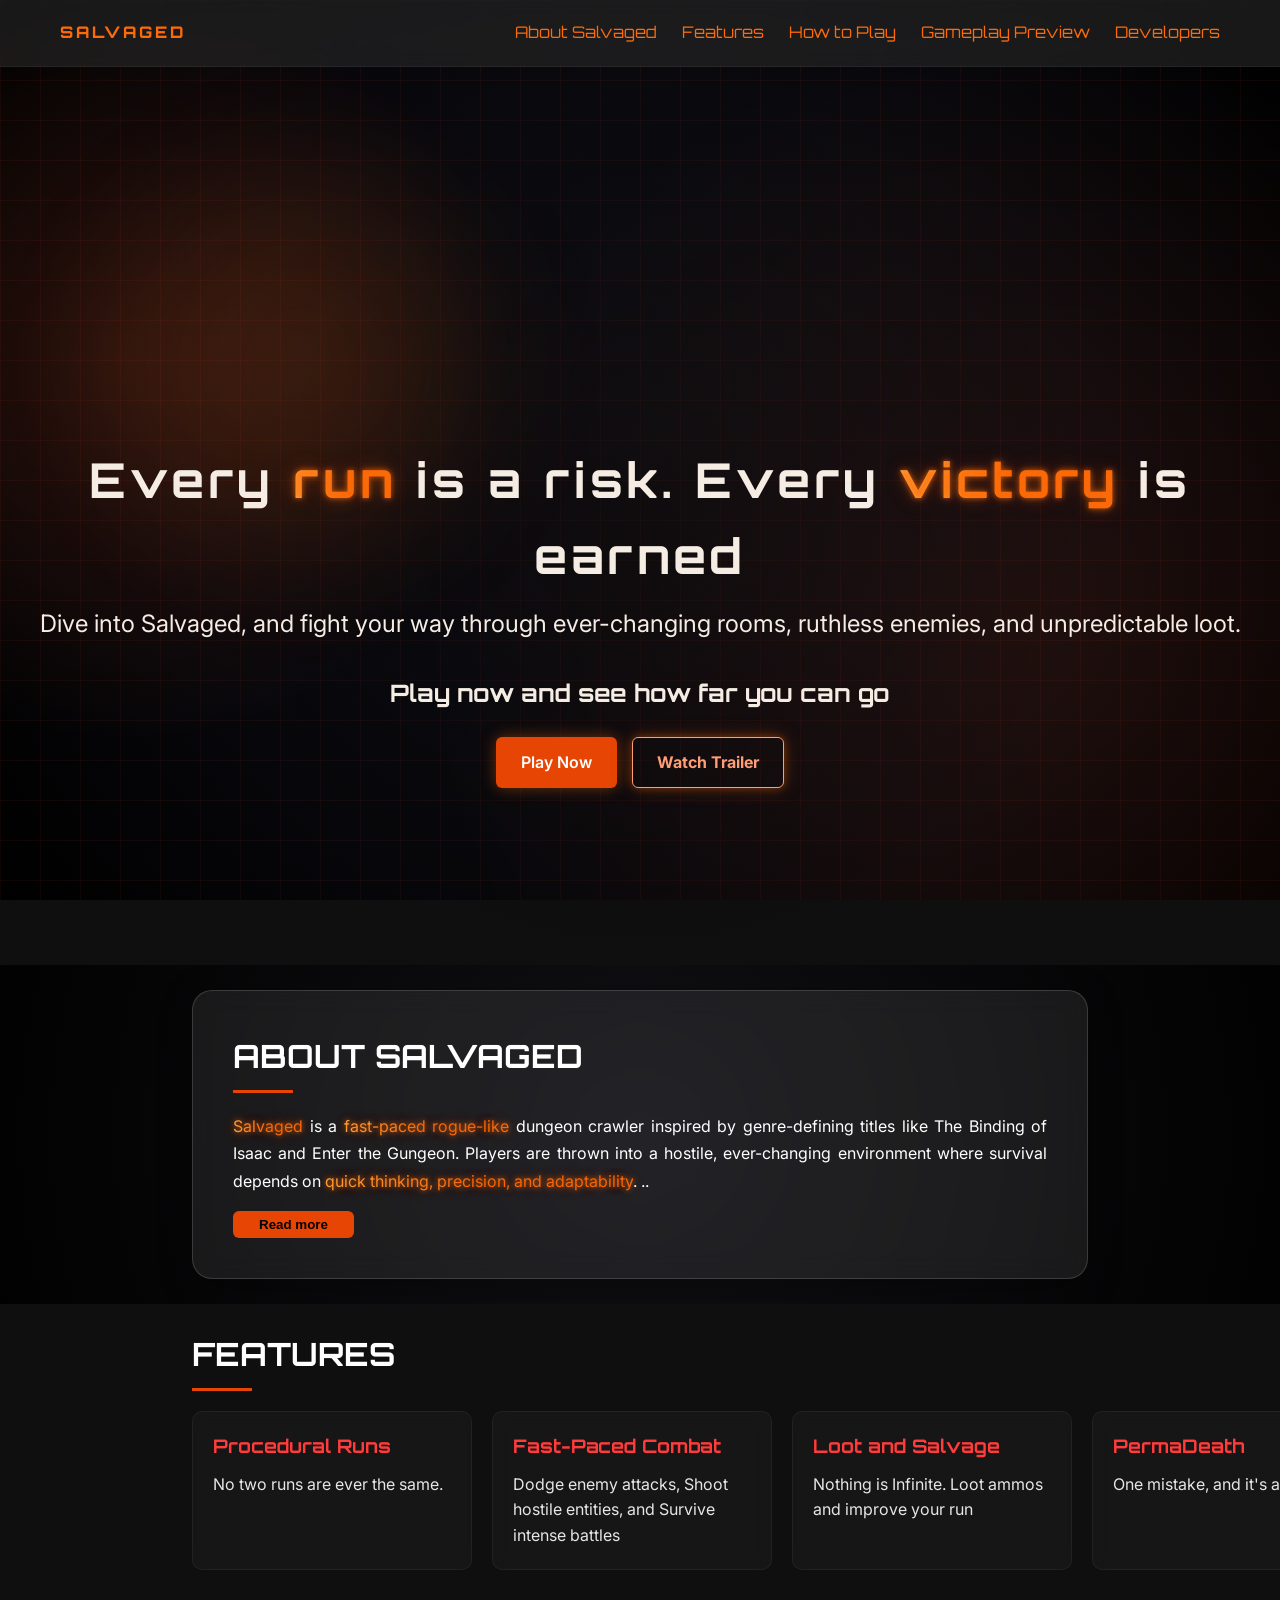
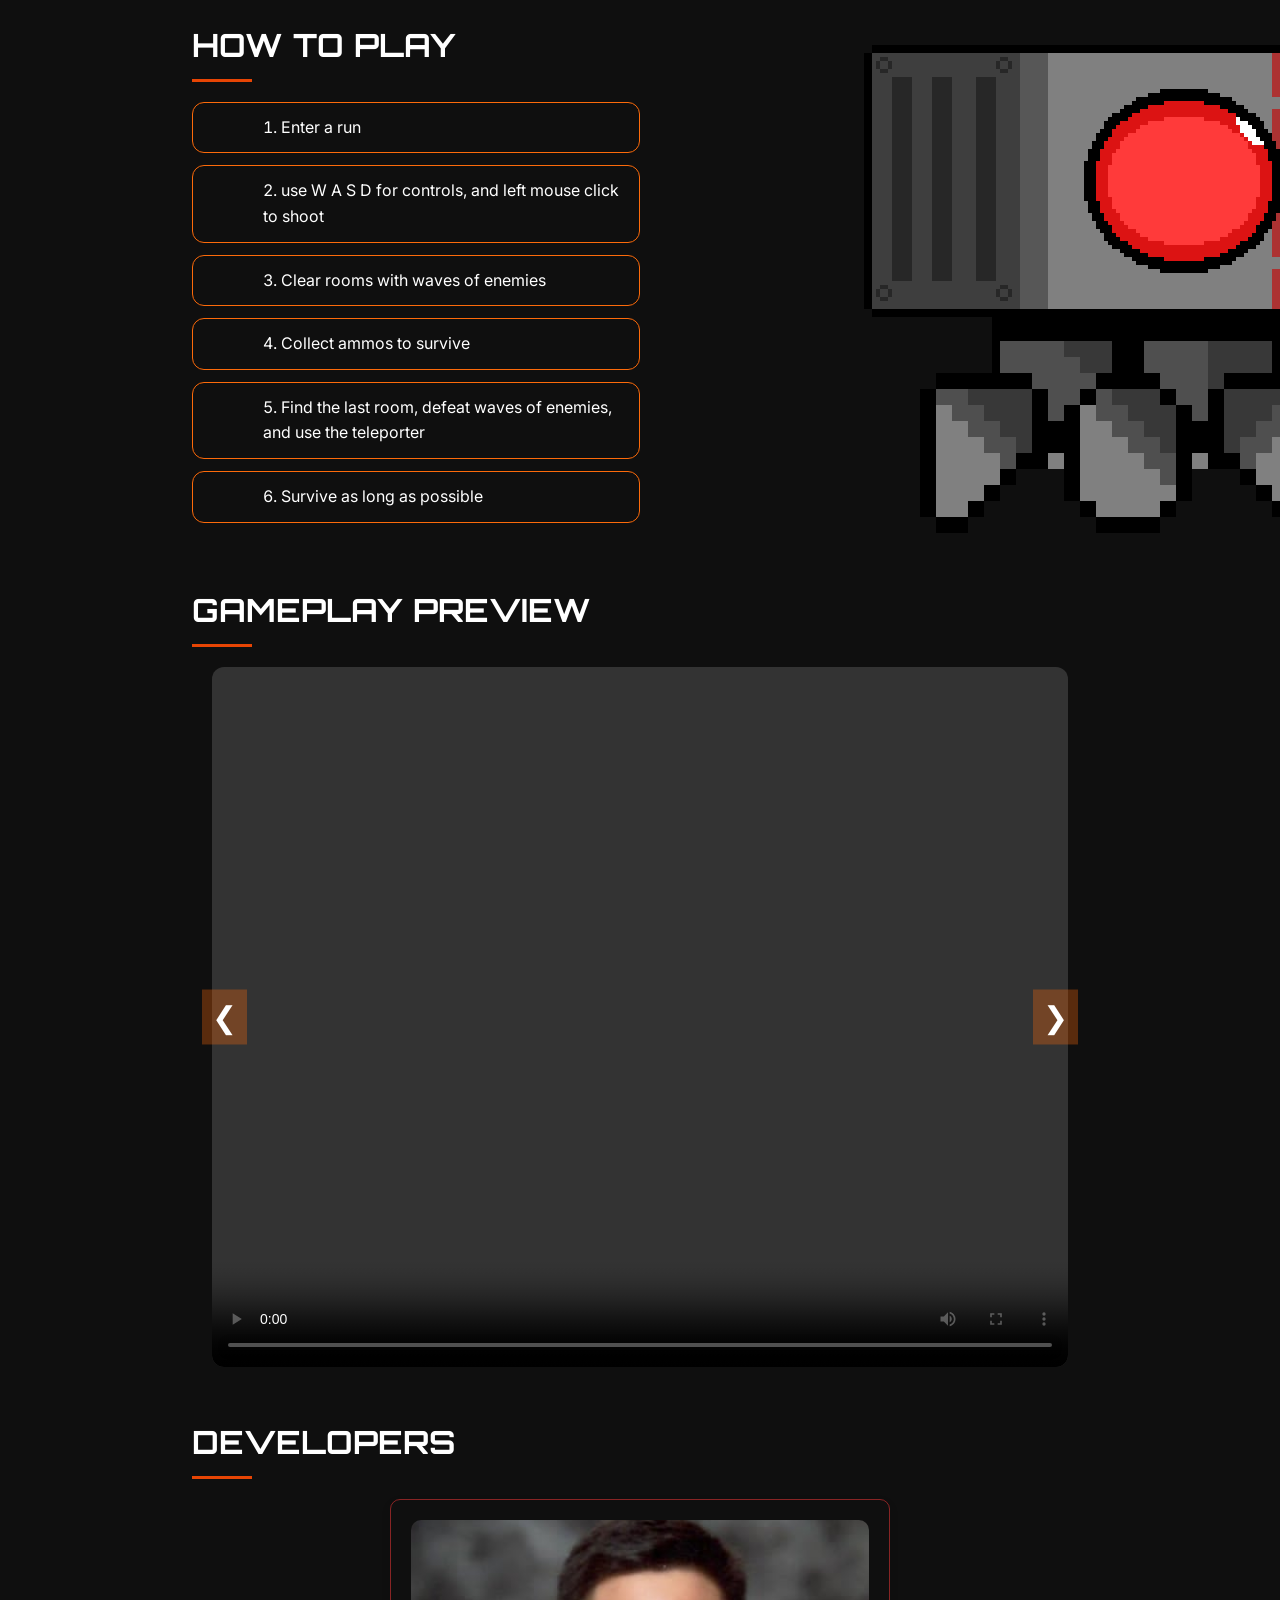
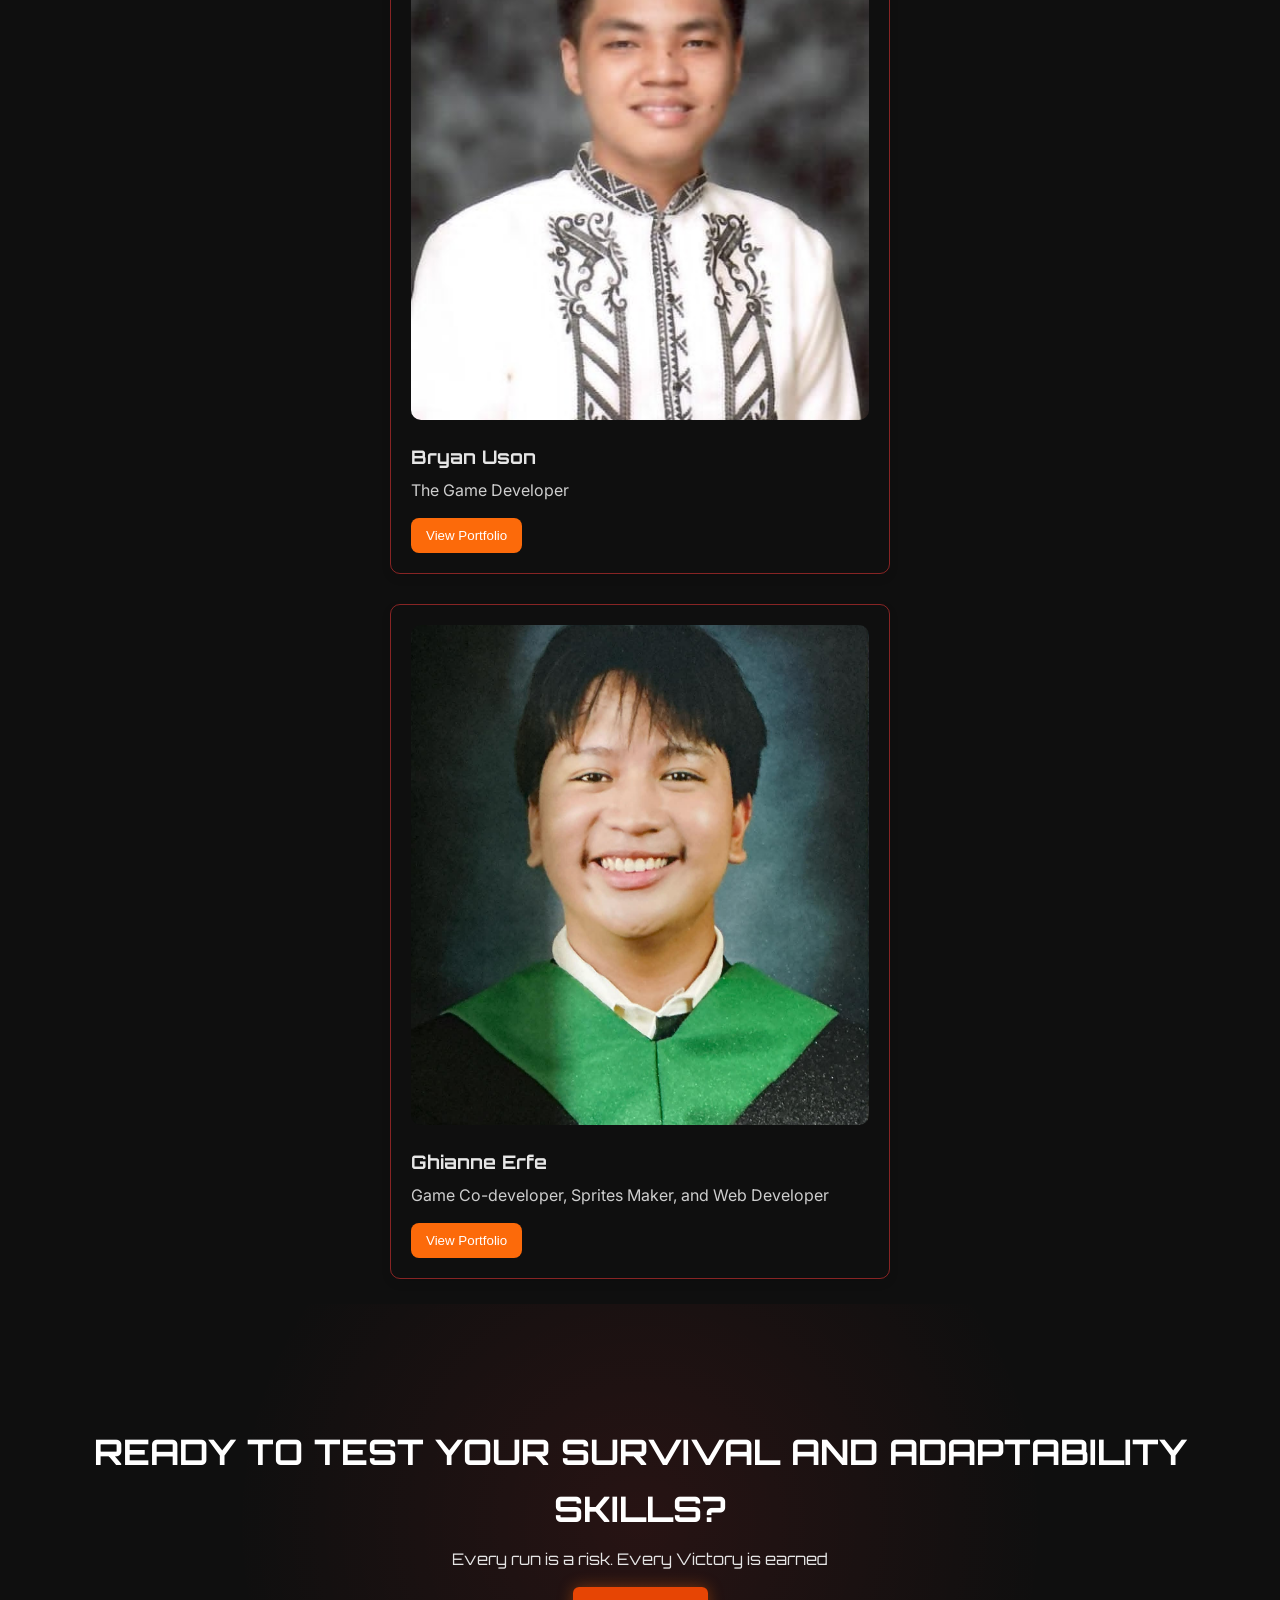
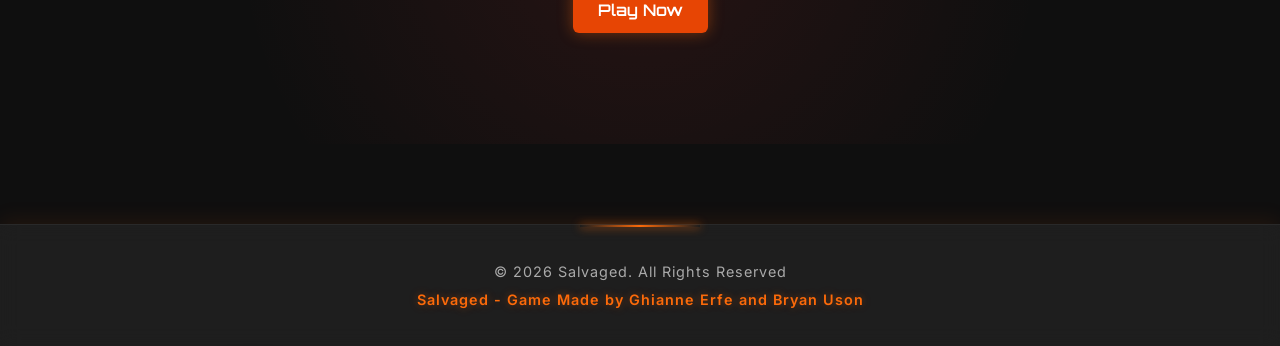
==== commit f15a5349: "Refactor portfolio sections for improved layout and styling; update developer images and enhance CSS" ====
--- a/Salvaged.html
+++ b/Salvaged.html
@@ -16,8 +16,8 @@
                 <li><a href="#about">About Salvaged</a></li>
                 <li><a href="#features">Features</a></li>
                 <li><a href="#howtoplay">How to Play</a></li>
-                <li><a href="#media">Media</a></li>
-                <li><a href="#developers">Developers</a></li>
+                <li><a href="#media">Gameplay Preview</a></li>
+                <li><a href="#developer">Developers</a></li>
             </ul>
         </nav>
 
@@ -73,8 +73,8 @@
     <section class="section features" id="features">
         <h2>FEATURES</h2>
 
-        <div class="carousel">
-            <div class="carousel-track">
+        <div class="feature-grid">
+
 
                 <div class="feature-card">
                     <h3>Procedural Runs</h3>
@@ -146,7 +146,7 @@
 
        <!-- DEVELOPERS SECTION -->
 
-        <section class="section developers">
+        <section class="section developers" id="developer">
             <h2>DEVELOPERS</h2>
             <div id="developers">
                 <div class="card-container">
@@ -159,7 +159,7 @@
                     </div>
 
                     <div class="dev-card">
-                        <img src="assets/ianne-pic.jpg" alt="">
+                        <img src="assets/ianne-grad.jpg" alt="">
                         <h3>Ghianne Erfe</h3>
                         <p>Game Co-developer, Sprites Maker, and Web Developer</p>
                         <a href="portfolio/ianne.html"><button>View Portfolio</button></a>
--- a/styles/styling.css
+++ b/styles/styling.css
@@ -114,10 +114,14 @@
     display: flex;
     justify-content: space-between;
     align-items: center;
+
     padding: 20px 60px;
+
     background: #29292999;
     backdrop-filter: blur(10px);
+
     border-bottom: 1px solid rgba(255, 255, 255, 0.05);
+
     position: fixed;
     width: 100%;
     top: 0;
@@ -146,397 +150,6 @@
     color: #e74504ff;
     text-shadow: 0 0 8px rgba(255, 59, 59, 0.5);
 }
-
-/* HERO SECTION */
-
-.hero{
-    margin-top: 65px;
-    height: 100vh;
-    display: flex;
-    align-items: center;
-    justify-content: center;
-    text-align: center;
-    padding: 0 20px;
-    background:
-        radial-gradient(circle at center, rgba(0,0,0,0.4), transparent 60%),
-        url("../assets/salvaged_bg.jpg");
-
-    background-size: cover;
-    background-position: center;
-    background-repeat: no-repeat;
-}
-.hero::before {
-    margin-top: 65px;
-    height:100vh;
-    content: "";
-    position: absolute;
-    inset: 0;
-
-    background: radial-gradient(circle at center,
-        rgba(0,0,0,0.6),
-        /* rgba(0,0,0,0.85) */
-    );
-
-    z-index: 1;
-}
-/* KEEP TEXT ABOVE */
-.hero-content,
-.hero-buttons {
-    position: relative;
-    z-index: 2;
-}
-
-
-.gradient-text{
-    background: linear-gradient(to right, #ffb347, #fc6a0a, #fc6a0a);
-    
-    /* Standard */
-    background-clip: text;
-    color: transparent;
-
-    /* For Chrome/Safari */
-    -webkit-background-clip: text;
-    -webkit-text-fill-color: transparent;
-    
-        text-shadow: 
-        0 0 5px rgba(252, 106, 10, 0.6),
-        0 0 10px rgba(252, 106, 10, 0.4),
-        0 0 20px rgba(252, 106, 10, 0.3);
-}
-
-.hero-content{
-    padding-top: 200px;
-}
-
-
-.hero-content h1{
-    font-family: "Orbitron", sans-serif;
-    font-size: 3rem;
-    color: #f5ece4ff;
-    letter-spacing: 4px;
-    text-shadow: #e745041A;
-}
-
-.hero-content h3{
-    font-family: "Orbitron", sans-serif;
-    color: #f5ece4ff;
-    font-size: 1.5rem;
-    padding-top: 5px;
-
-}
-
-.hero-buttons {
-    margin-top: 25px;
-    display: flex;
-    gap: 15px;
-    justify-content: center;
-}
-
-#subtitle{
-    margin-top: 10px;
-    color: #f5ece4ff;
-    max-width: 1500px;
-    margin-inline: auto;
-    font-size: 1.5rem;
-    padding-bottom: 25px;
-}
-
-/* ABOUT */
-#about p {
-    text-align: justify;     
-    line-height: 1.7;        
-    margin-bottom: 16px;     
-}
-
-.video-section {
-    position: relative;
-    overflow: hidden;
-    padding: 100px 60px;
-}
-.video-section .content {
-    position: relative;
-    z-index: 1;
-    color: white;
-
-    max-width: 1500px;
-    margin: auto;
-    padding: 40px;
-
-    /* GLASS EFFECT */
-    background: rgba(255, 255, 255, 0.08);
-    backdrop-filter: blur(14px);
-    -webkit-backdrop-filter: blur(14px);
-
-    border-radius: 20px;
-    border: 1px solid rgba(255, 255, 255, 0.15);
-
-    box-shadow: 0 8px 32px rgba(0, 0, 0, 0.35);
-}
-
-/* VIDEO */
-.bg-video {
-    position: absolute;
-    top: 50%;
-    left: 50%;
-    width: 100%;
-    height: 100%;
-    object-fit: cover;
-    transform: translate(-50%, -50%);
-    z-index: -2;
-}
-.video-section::before {
-    content: "";
-    position: absolute;
-    inset: 0;
-    background: radial-gradient(circle at center, rgba(18,18,24,0.7), rgba(0,0,0,0.9));
-    z-index: -1;
-}
-.video-section .content {
-    position: relative;
-    z-index: 1;
-    color: white;
-}
-
-
-
-
-
-/* BUTTONS */
-
-#btn{
-    padding: 5px 25px;
-    border-radius: 6px;
-    text-decoration: none;
-    font-weight: 600;
-    transition: 0.3s;
-    border: 1px solid transparent;
-    background: rgb(231, 69, 4);
-}
-
-.btn {
-    padding: 12px 24px;
-    border-radius: 6px;
-    text-decoration: none;
-    font-weight: 600;
-    transition: 0.3s;
-    border: 1px solid transparent;
-}
-
-.btn.primary {
-    background: rgb(231, 69, 4);
-    color: white;
-    box-shadow: 0 0 15px #fc6a0a66; 
-}
-
-.btn.primary:hover{
-    background: rgba(208, 59, 0);
-    transform: translateY(-2px);
-}
-
-
-.btn.secondary{
-    border: 1px solid rgb(255, 157, 119);
-    color: rgb(255, 157, 119);
-    box-shadow: 
-        0 0 8px rgba(252, 106, 10, 0.35),
-        0 0 20px rgba(252, 106, 10, 0.25);
-    font-weight: 700;
-
-}
-
-.btn.secondary:hover{
-    background: rgb(226, 68, 6, 0.4);
-    color: rgb(226, 68, 6)
-}
-
-/* SECTIONS */
-
-.section {
-    padding: 25px 15%;
-    animation: fadeIn 0.8s ease;
-}
-
-.section h2{
-    font-family: "Orbitron", sans-serif;
-    font-size: 2rem;
-    margin-bottom: 20px;
-    color: white;
-    position: relative
-}
-
-.section h2::after{
-    content:'';
-    width: 60px;
-    height: 3px;
-    background: #e74504ff;
-    display: block;
-    margin-top: 8px;
-    box-shadow: rgba(252, 106, 10, 0.5);
-    transition:0.3s;
-}
-.section h2:hover::after{
-    width: 120px;
-}
-
-/* FEATURES */
-
-.carousel {
-    width: 100%;
-    margin-top: 30px;
-    padding: 40px 0;
-
-    position: relative;
-    overflow-x: hidden;
-    overflow-y: visible;
-}
-.carousel-track {
-    display: flex;
-    gap: 20px;
-    width: max-content;
-
-    animation: scroll 18s linear infinite;
-
-    position: relative;
-    z-index: 1;
-}
-@keyframes scroll {
-    0% {
-        transform: translateX(0);
-    }
-    100% {
-        transform: translateX(-50%);
-    }
-}
-.carousel:hover .carousel-track {
-    animation-play-state: paused;
-}
-.feature-grid{
-    display: grid;
-    grid-template-columns: repeat(auto-fit, minmax(220px, 1fr));
-    gap: 20px;
-    /* margin-top: 30px; */
-}
-
-.feature-card {
-    min-width: 280px;
-
-    background: rgba(255, 255, 255, 0.03);
-    border: 1px solid rgba(255, 255, 255, 0.05);
-
-    padding: 20px;
-    border-radius: 10px;
-
-    backdrop-filter: blur(8px);
-
-    transition: transform 0.25s ease;
-}
-
-.feature-card:hover {
-    transform: scale(1.05);
-    border-color: rgba(252, 106, 10, 0.5);
-    box-shadow: 0 10px 25px rgba(255, 59, 59, 0.15);
-}
-.feature-card h3 {
-  color: #ff3b3b;
-  margin-bottom: 10px;
-}
-
-/* HOW TO PLAY */
-ol {
-  margin-top: 20px;
-  padding-left: 0; /* remove default indent */
-  list-style-position: inside; /* keeps numbers aligned nicely */
-}
-
-#howtoplay li {
-    position: relative;
-    width: 50%;
-    margin-bottom: 12px;
-    padding: 12px 18px 12px 70px;
-
-    color: #ffffff;
-    border: 1px solid #fc6a0a;
-    border-radius: 12px;
-
-    transition: all 0.2s ease;
-    cursor: default;
-}
-#howtoplay {
-    position: relative;
-}
-#howtoplay::after {
-    content: "";
-    position: absolute;
-
-    left: calc(50% + 200px); /* adjust if needed */
-    top: 50%;
-    transform: translateY(-50%);
-
-    width: 512px;   /* 👈 BIG */
-    height: 512px;  /* 👈 BIG */
-
-    background-image: url("../assets/spritesheet.png");
-    background-repeat: no-repeat;
-
-    /* 2 columns × 192px */
-    background-size: 1024px 6144px;
-
-    animation: spriteVertical 1s steps(12) infinite;
-
-    image-rendering: pixelated;
-}
-
-@keyframes spriteVertical {
-    from {
-        background-position: 0 0;
-    }
-    to {
-        background-position: 0 -6144px; /* 192 × 16 */
-    }
-}
-
-/* HOVER STATE */
-#howtoplay li:hover {
-    color: white;
-    border-color: #a94a00; /* darker version of your orange */
-    background-color: #a94a00; 
-    transform: translateX(10px);
-}
-
-/* MEDIA SECTION */
-
-
-.carousel-media {
-    position: relative;
-    width: 100%;
-    max-width: 100%;
-    padding: 0 20px;
-    /* margin: 40px auto; */
-    overflow: hidden;
-}
-
-.carousel-track-media {
-    position: relative;
-}
-
-.slide {
-    display: none;
-    width: 100%;
-    height: 700px; /* 👈 bigger media */
-}
-
-.slide.active {
-    display: block;
-}
-
-.slide video,
-.slide img {
-    width: 100%;
-    height: 100%;
-    object-fit: cover;
-    border-radius: 12px;
-}
-
 /* NAV BUTTONS */
 .nav {
     position: absolute;
@@ -559,60 +172,367 @@
 }
 
 
-/* .media-grid{
-    display: grid;
-    grid-template-columns: repeat(auto-fit, minmax(250px, 1fr));
+/* HERO SECTION */
+
+.hero{
+    margin-top: 65px;
+    height: 100vh;
+    display: flex;
+    align-items: center;
+    justify-content: center;
+    text-align: center;
+    padding: 0 20px;
+    background:
+        radial-gradient(circle at center, rgba(0,0,0,0.4), transparent 60%),
+        url("../assets/salvaged_bg.jpg");
+
+    background-size: cover;
+    background-position: center;
+    background-repeat: no-repeat;
+}
+.hero::before {
+    margin-top: 65px;
+    height:100vh;
+    content: "";
+    position: absolute;
+    inset: 0;
+
+    background: radial-gradient(circle at center,
+        rgba(0,0,0,0.6),
+        /* rgba(0,0,0,0.85) */
+    );
+
+    z-index: 1;
+}
+/* KEEP TEXT ABOVE */
+.hero-content,
+.hero-buttons {
+    position: relative;
+    z-index: 2;
+}
+
+
+.gradient-text{
+    background: linear-gradient(to right, #ffb347, #fc6a0a, #fc6a0a);
+    
+    /* Standard */
+    background-clip: text;
+    color: transparent;
+
+    /* For Chrome/Safari */
+    -webkit-background-clip: text;
+    -webkit-text-fill-color: transparent;
+    
+        text-shadow: 
+        0 0 5px rgba(252, 106, 10, 0.6),
+        0 0 10px rgba(252, 106, 10, 0.4),
+        0 0 20px rgba(252, 106, 10, 0.3);
+}
+
+.hero-content{
+    padding-top: 200px;
+}
+
+
+.hero-content h1{
+    font-family: "Orbitron", sans-serif;
+    font-size: 3rem;
+    color: #f5ece4ff;
+    letter-spacing: 4px;
+    text-shadow: #e745041A;
+}
+
+.hero-content h3{
+    font-family: "Orbitron", sans-serif;
+    color: #f5ece4ff;
+    font-size: 1.5rem;
+    padding-top: 5px;
+
+}
+
+.hero-buttons {
+    margin-top: 25px;
+    display: flex;
     gap: 15px;
-    margin-top: 20px;
-}
-.media-box {
-  height: 160px;
-  background: rgba(255, 255, 255, 0.05);
-  border: 1px solid rgba(255, 59, 59, 0.1);
-  border-radius: 10px;
-  display: flex;
-  align-items: center;
-  justify-content: center;
-  color: #888;
-  transition: 0.3s;
-}
-.media-box video {
+    justify-content: center;
+}
+
+#subtitle{
+    margin-top: 10px;
+    color: #f5ece4ff;
+    max-width: 1500px;
+    margin-inline: auto;
+    font-size: 1.5rem;
+    padding-bottom: 25px;
+}
+
+/* ABOUT */
+#about p {
+    text-align: justify;     
+    line-height: 1.7;        
+    margin-bottom: 16px;     
+}
+
+.video-section {
+    position: relative;
+    overflow: hidden;
+    padding: 100px 60px;
+}
+.video-section .content {
+    position: relative;
+    z-index: 1;
+    color: white;
+
+    max-width: 1500px;
+    margin: auto;
+    padding: 40px;
+
+    /* GLASS EFFECT */
+    background: rgba(255, 255, 255, 0.08);
+    backdrop-filter: blur(14px);
+    -webkit-backdrop-filter: blur(14px);
+
+    border-radius: 20px;
+    border: 1px solid rgba(255, 255, 255, 0.15);
+
+    box-shadow: 0 8px 32px rgba(0, 0, 0, 0.35);
+}
+
+/* VIDEO */
+.bg-video {
+    position: absolute;
+    top: 50%;
+    left: 50%;
     width: 100%;
     height: 100%;
     object-fit: cover;
+    transform: translate(-50%, -50%);
+    z-index: -2;
+}
+.video-section::before {
+    content: "";
+    position: absolute;
+    inset: 0;
+    background: radial-gradient(circle at center, rgba(18,18,24,0.7), rgba(0,0,0,0.9));
+    z-index: -1;
+}
+.video-section .content {
+    position: relative;
+    z-index: 1;
+    color: white;
+}
+
+
+
+
+
+/* BUTTONS */
+
+#btn{
+    padding: 5px 25px;
+    border-radius: 6px;
+    text-decoration: none;
+    font-weight: 600;
+    transition: 0.3s;
+    border: 1px solid transparent;
+    background: rgb(231, 69, 4);
+}
+
+.btn {
+    padding: 12px 24px;
+    border-radius: 6px;
+    text-decoration: none;
+    font-weight: 600;
+    transition: 0.3s;
+    border: 1px solid transparent;
+}
+
+.btn.primary {
+    background: rgb(231, 69, 4);
+    color: white;
+    box-shadow: 0 0 15px #fc6a0a66; 
+}
+
+.btn.primary:hover{
+    background: rgba(208, 59, 0);
+    transform: translateY(-2px);
+}
+
+
+.btn.secondary{
+    border: 1px solid rgb(255, 157, 119);
+    color: rgb(255, 157, 119);
+    box-shadow: 
+        0 0 8px rgba(252, 106, 10, 0.35),
+        0 0 20px rgba(252, 106, 10, 0.25);
+    font-weight: 700;
+
+}
+
+.btn.secondary:hover{
+    background: rgb(226, 68, 6, 0.4);
+    color: rgb(226, 68, 6)
+}
+
+/* SECTIONS */
+
+.section {
+    padding: 25px 15%;
+    animation: fadeIn 0.8s ease;
+    scroll-margin-top: 60px;
+}
+
+.section h2{
+    font-family: "Orbitron", sans-serif;
+    font-size: 2rem;
+    margin-bottom: 20px;
+    color: white;
+    position: relative
+}
+
+.section h2::after{
+    content:'';
+    width: 60px;
+    height: 3px;
+    background: #e74504ff;
+    display: block;
+    margin-top: 8px;
+    box-shadow: rgba(252, 106, 10, 0.5);
+    transition:0.3s;
+}
+.section h2:hover::after{
+    width: 120px;
+}
+
+/* FEATURES */
+
+.feature-grid {
+    display: flex;
+    gap: 20px;
+    flex-wrap:nowrap;
+}
+
+.feature-card {
+    min-width: 280px;
+
+    background: rgba(255, 255, 255, 0.03);
+    border: 1px solid rgba(255, 255, 255, 0.05);
+
+    padding: 20px;
     border-radius: 10px;
-}
-.media-box img {
+
+    backdrop-filter: blur(8px);
+
+    transition: transform 0.25s ease;
+}
+
+.feature-card:hover {
+    transform: scale(1.05);
+    border-color: rgba(252, 106, 10, 0.5);
+    box-shadow: 0 10px 25px rgba(255, 59, 59, 0.15);
+}
+.feature-card h3 {
+  color: #ff3b3b;
+  margin-bottom: 10px;
+}
+
+/* HOW TO PLAY */
+ol {
+  margin-top: 20px;
+  padding-left: 0; /* remove default indent */
+  list-style-position: inside; /* keeps numbers aligned nicely */
+}
+
+#howtoplay li {
+    position: relative;
+    width: 50%;
+    margin-bottom: 12px;
+    padding: 12px 18px 12px 70px;
+
+    color: #ffffff;
+    border: 1px solid #fc6a0a;
+    border-radius: 12px;
+
+    transition: all 0.2s ease;
+    cursor: default;
+}
+#howtoplay {
+    position: relative;
+}
+#howtoplay::after {
+    content: "";
+    position: absolute;
+
+    left: calc(50% + 200px); /* adjust if needed */
+    top: 50%;
+    transform: translateY(-50%);
+
+    width: 512px;   /* 👈 BIG */
+    height: 512px;  /* 👈 BIG */
+
+    background-image: url("../assets/spritesheet.png");
+    background-repeat: no-repeat;
+
+    /* 2 columns × 192px */
+    background-size: 1024px 6144px;
+
+    animation: spriteVertical 1s steps(12) infinite;
+
+    image-rendering: pixelated;
+}
+
+@keyframes spriteVertical {
+    from {
+        background-position: 0 0;
+    }
+    to {
+        background-position: 0 -6144px; /* 192 × 16 */
+    }
+}
+
+/* HOVER STATE */
+#howtoplay li:hover {
+    color: white;
+    border-color: #a94a00; /* darker version of your orange */
+    background-color: #a94a00; 
+    transform: translateX(10px);
+}
+
+/* MEDIA SECTION */
+
+
+.carousel-media {
+    position: relative;
+    width: 100%;
+    max-width: 100%;
+    padding: 0 20px;
+    /* margin: 40px auto; */
+    overflow: hidden;
+}
+
+.carousel-track-media {
+    position: relative;
+}
+
+.slide {
+    display: none;
+    width: 100%;
+    height: 700px; /* 👈 bigger media */
+}
+
+.slide.active {
+    display: block;
+}
+
+.slide video,
+.slide img {
     width: 100%;
     height: 100%;
     object-fit: cover;
-    border-radius: 10px;
-} */
-
-/* LIGHTBOX */
-
-/* #lightbox {
-    position: fixed;
-    inset: 0;
-    background: rgba(0, 0, 0, 0.9);
-
-    display: none;
-    align-items: center;
-    justify-content: center;
-
-    z-index: 9999;
-}
-
-#lightbox img {
-    max-width: 90%;
-    max-height: 90%;
-    border-radius: 10px;
-}
-
-.media-box:hover {
-  border-color: #ff3b3b;
-  box-shadow: 0 0 15px rgba(255, 59, 59, 0.2);
-} */
+    border-radius: 12px;
+}
+
+
 
 
 /* DEVELOPERS SECTION */
@@ -749,6 +669,9 @@
 h2, .feature-card h3, .dev-card h3 {
     animation: colorShift 2s infinite alternate ease-in-out;
 }
+.feature-card h3{
+    font-family: 'Orbitron', sans-serif;
+}
 
 
 @keyframes colorShift {
